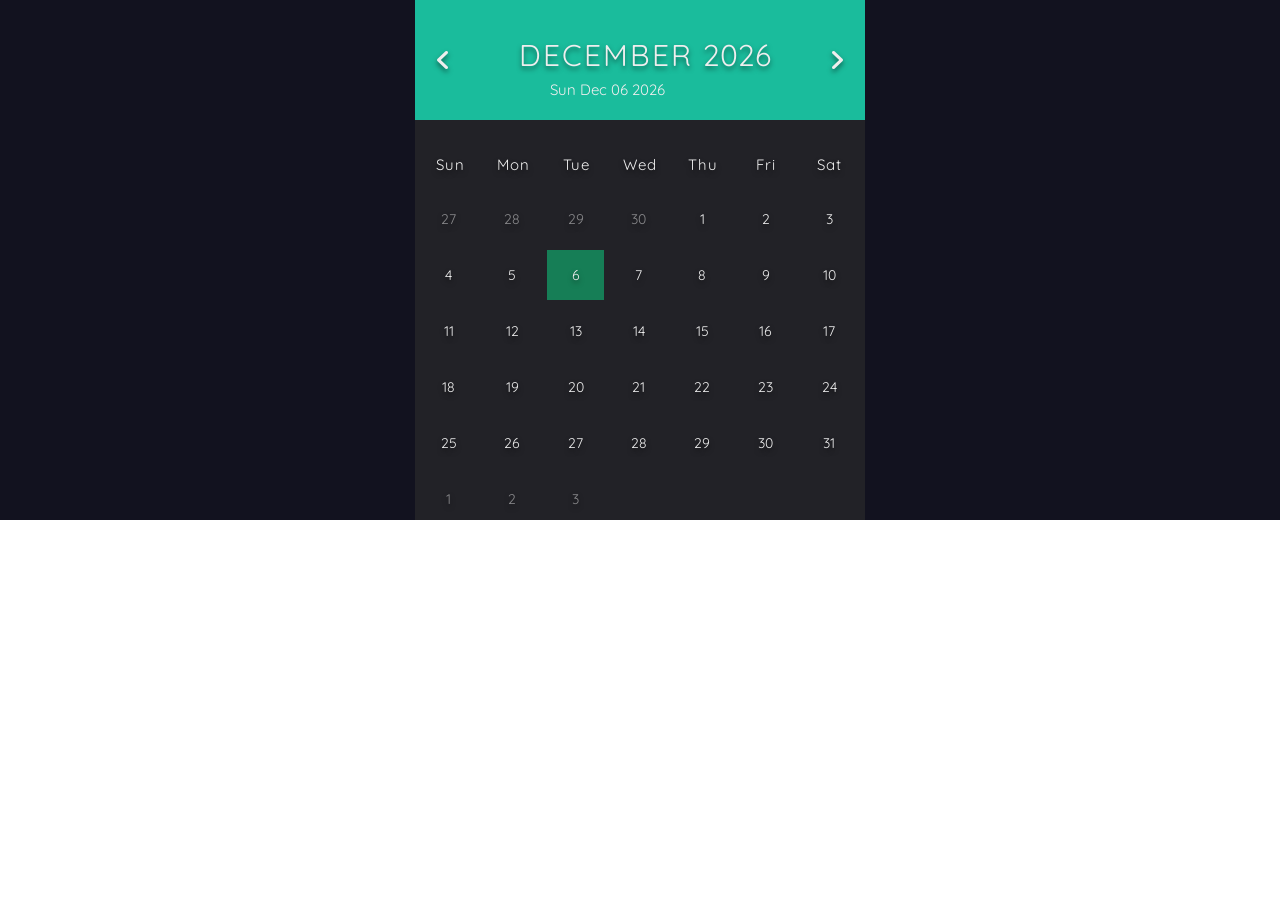
==== index.html @ 739213e4 "new-changes" ====
<!DOCTYPE html>
<html>
<head>
<meta charset="UTF-8">
<title>Calendar</title>
<link rel="stylesheet" href="style.css"/>
<link rel="stylesheet" href="https://cdnjs.cloudflare.com/ajax/libs/font-awesome/6.2.1/css/all.min.css">
<link href="https://fonts.googleapis.com/css2?family=Quicksand:wght@300;400;500&display=swap" rel="stylesheet">
</head>
<body>
	<div class="container">
		<div class="calendar">
			<div class="month">
				<i class="fas fa-angle-left prev"></i>
				<div class="date">
					<h1 id="date-h"></h1>
					<p id="para" class="manage-year"></p>
				</div>
				<i class="fas fa-angle-right next"></i>
			</div>
			<span class="local-date"></span>
			<div class="weekdays">
				<div>Sun</div>
				<div>Mon</div>
				<div>Tue</div>
				<div>Wed</div>
				<div>Thu</div>
				<div>Fri</div>
				<div>Sat</div>
			</div>
			<div class="days">
		 </div>
		</div>
    </div>
<script src="script.js"></script>
</body>
</html>
---- style.css ----
*{
	box-sizing:border-box;
	font-family:"Quicksand",sans-serif;
	margin:0;
	padding:0;
 }
 
html{
     font-size: 62.5%;
 }
 
.container{
      align-items:center;
      background-color:#12121f;
      color:#eee;
      display:flex;
      height:100%;
      justify-content:center;
      width:100%;
 }
 
 .calendar{
      background-color:#222227;
      box-shadow:0 0.5rem 3rem rgba(0,0,0,0,4);
      height:52rem;
      width:45rem;
 }
 
.month{
	  align-items:center;
     background: #1abc9c;
      display:flex;
      height:12rem;
      justify-content:space-between;
      padding:0 2rem;
      text-align:center;
      text-shadow: 0 0.3rem 0.5rem rgba(0,0,0,0.5);
      width:100%;
  }
  
.month i{
	   cursor:pointer;
	   font-size:2.5rem;
}

.weekly{
	
	align-items: center;
    font-size: 1.4rem;
    display: flex;
    height: 5rem;
    justify-content: center;
    margin: 0.3rem;
    text-shadow: 0 0.3rem 0.5rem rgb(0 0 0 / 50%);
    width: calc(40.2rem/7);
    transition: background-color 0.2s;
    background:blue;
    
    
}

.month h1{
	   font-size:3rem;
	   font-weight:400;
	   letter-spacing:0.2rem;
	   justify-content:space-between;
	   margin-bottom:1rem;
	   text-transform: uppercase;  
}

.month p{
	   font-size:3rem;
}

.weekdays{
	   align-items:center;
	   display:flex;
	   height:5rem;
	   width:100%;
	   padding:0 0.4rem;
}

.weekdays div{
	    align-items:center;
	    font-size:1.5rem;
	    font-weight: 400;
	    display:flex;
	    justify-content:center;
	    letter-spacing: 0.1rem;
	    text-shadow:0 0.3rem 0.5rem rgba(0,0,0,0.5);
	    width:calc(44.2rem/7);
}

.days{
	    display:flex;
	    width:100%;
	    flex-wrap:wrap;
	    padding:0.2rem;
}

.days div{
	    align-items:center;
	    font-size:1.4rem;
	    display:flex;
	    height:5rem;
	    justify-content:center;
	    margin:0.3rem; 
	    text-shadow:0 0.3rem .5rem rgba(0,0,0,0.5);
	    width:calc(40.2rem/7);
	    transition:background-color 0.2s;
}

.days div:hover:not(.today){
	    background-color:#262626;
	    border:.2rem solid #777;
	    cursor:pointer;
}

.prev-date,
.next-date{
	   opacity:0.5;
}

.date{
	display:flex;
}

#para{
	margin-top:0px;
	position:relative;
	left:10px;
}

.today{
	background-color:#167e56;
}

.local-date{
	font-size:1.5rem;
	left:30%;
	position:relative;
	top:-40px;
}
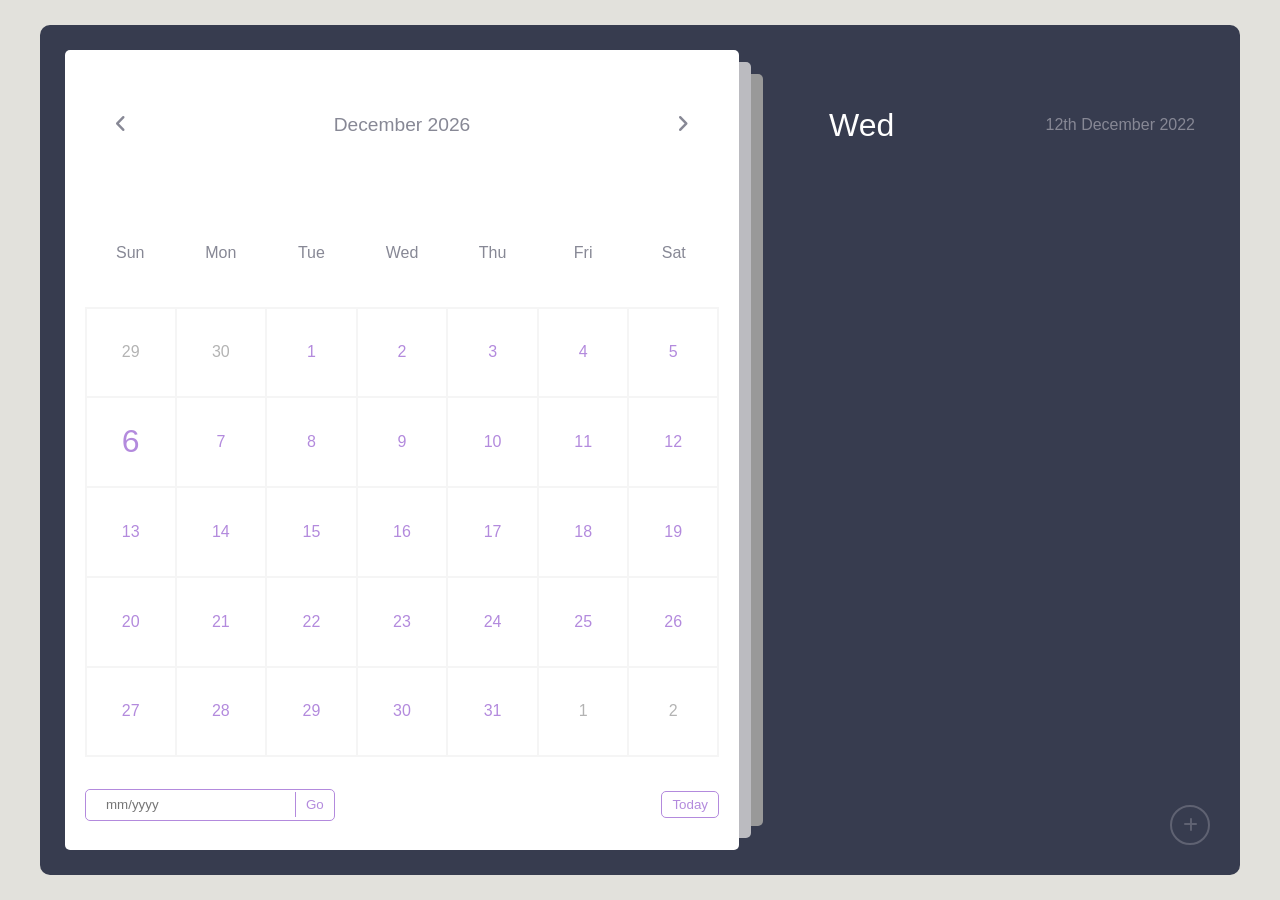
==== commit dccf7c05: "calendar-second" ====
--- a/index.html
+++ b/index.html
@@ -1,37 +1,77 @@
 <!DOCTYPE html>
-<html>
-<head>
-<meta charset="UTF-8">
-<title>Calendar</title>
-<link rel="stylesheet" href="style.css"/>
-<link rel="stylesheet" href="https://cdnjs.cloudflare.com/ajax/libs/font-awesome/6.2.1/css/all.min.css">
-<link href="https://fonts.googleapis.com/css2?family=Quicksand:wght@300;400;500&display=swap" rel="stylesheet">
-</head>
-<body>
-	<div class="container">
-		<div class="calendar">
-			<div class="month">
-				<i class="fas fa-angle-left prev"></i>
-				<div class="date">
-					<h1 id="date-h"></h1>
-					<p id="para" class="manage-year"></p>
+<html lang="en">
+	<head>
+		<meta charset="UTF-8" />
+		<meta http-equiv="X-UA-Compatible" content="IE=edge" />
+		<meta name="viewport" content="width=device-width, initial-scale=1.0" />
+		<link rel="stylesheet"
+			href="https://cdnjs.cloudflare.com/ajax/libs/font-awesome/6.2.0/css/all.min.css"
+			integrity="sha512-xh6O/CkQoPOWDdYTDqeRdPCVd1SpvCA9XXcUnZS2FmJNp1coAFzvtCN9BmamE+4aHK8yyUHUSCcJHgXloTyT2A=="
+			crossorigin="anonymous" referrerpolicy="no-referrer" />
+		<link rel="stylesheet" href="style.css" />
+		<title>Calendar with Events</title>
+	</head>
+	<body>
+		<div class="container">
+			<div class="left">
+				<div class="calendar">
+					<div class="month">
+						<i class="fas fa-angle-left prev"></i>
+						<div class="date"></div>
+						<i class="fas fa-angle-right next"></i>
+					</div>
+					<div class="weekdays">
+						<div>Sun</div>
+						<div>Mon</div>
+						<div>Tue</div>
+						<div>Wed</div>
+						<div>Thu</div>
+						<div>Fri</div>
+						<div>Sat</div>
+					</div>
+					<div class="days"></div>
+					<div class="goto-today">
+						<div class="goto">
+							<input type="text" placeholder="mm/yyyy" class="date-input" />
+							<button class="goto-btn">Go</button>
+						</div>
+						<button class="today-btn">Today</button>
+					</div>
 				</div>
-				<i class="fas fa-angle-right next"></i>
 			</div>
-			<span class="local-date"></span>
-			<div class="weekdays">
-				<div>Sun</div>
-				<div>Mon</div>
-				<div>Tue</div>
-				<div>Wed</div>
-				<div>Thu</div>
-				<div>Fri</div>
-				<div>Sat</div>
+			<div class="right">
+				<div class="today-date">
+					<div class="event-day">wed</div>
+					<div class="event-date">12th december 2022</div>
+				</div>
+				<div class="events"></div>
+				<div class="add-event-wrapper">
+					<div class="add-event-header">
+						<div class="title">Add Event</div>
+						<i class="fas fa-times close"></i>
+					</div>
+					<div class="add-event-body">
+						<div class="add-event-input">
+							<input type="text" placeholder="Event Name" class="event-name" />
+						</div>
+						<div class="add-event-input">
+							<input type="text" placeholder="Event Time From"
+								class="event-time-from" />
+						</div>
+						<div class="add-event-input">
+							<input type="text" placeholder="Event Time To"
+								class="event-time-to" />
+						</div>
+					</div>
+					<div class="add-event-footer">
+						<button class="add-event-btn">Add Event</button>
+					</div>
+				</div>
 			</div>
-			<div class="days">
-		 </div>
+			<button class="add-event">
+				<i class="fas fa-plus"></i>
+			</button>
 		</div>
-    </div>
-<script src="script.js"></script>
+	  <script src="script.js"></script>
 </body>
 </html>
--- a/style.css
+++ b/style.css
@@ -1,143 +1,534 @@
-*{
-	box-sizing:border-box;
-	font-family:"Quicksand",sans-serif;
-	margin:0;
-	padding:0;
- }
- 
-html{
-     font-size: 62.5%;
- }
- 
-.container{
-      align-items:center;
-      background-color:#12121f;
-      color:#eee;
-      display:flex;
-      height:100%;
-      justify-content:center;
-      width:100%;
- }
- 
- .calendar{
-      background-color:#222227;
-      box-shadow:0 0.5rem 3rem rgba(0,0,0,0,4);
-      height:52rem;
-      width:45rem;
- }
- 
-.month{
-	  align-items:center;
-     background: #1abc9c;
-      display:flex;
-      height:12rem;
-      justify-content:space-between;
-      padding:0 2rem;
-      text-align:center;
-      text-shadow: 0 0.3rem 0.5rem rgba(0,0,0,0.5);
-      width:100%;
-  }
-  
-.month i{
-	   cursor:pointer;
-	   font-size:2.5rem;
+:root {
+  --primary-clr: #b38add;
+}
+* {
+  margin: 0;
+  padding: 0;
+  box-sizing: border-box;
+  font-family: "Poppins", sans-serif;
+}
+/* nice scroll bar */
+::-webkit-scrollbar {
+  width: 5px;
+}
+::-webkit-scrollbar-track {
+  background: #f5f5f5;
+  border-radius: 50px;
+}
+::-webkit-scrollbar-thumb {
+  background: var(--primary-clr);
+  border-radius: 50px;
 }
 
-.weekly{
-	
-	align-items: center;
-    font-size: 1.4rem;
-    display: flex;
-    height: 5rem;
-    justify-content: center;
-    margin: 0.3rem;
-    text-shadow: 0 0.3rem 0.5rem rgb(0 0 0 / 50%);
-    width: calc(40.2rem/7);
-    transition: background-color 0.2s;
-    background:blue;
-    
-    
+body {
+  min-height: 100vh;
+  display: flex;
+  align-items: center;
+  justify-content: center;
+  background-color: #e2e1dc;
+}
+.container {
+  position: relative;
+  width: 1200px;
+  min-height: 850px;
+  margin: 0 auto;
+  padding: 5px;
+  color: #fff;
+  display: flex;
+  border-radius: 10px;
+  background-color: #373c4f;
+}
+.left {
+  width: 60%;
+  padding: 20px;
+}
+.calendar {
+  position: relative;
+  width: 100%;
+  height: 100%;
+  display: flex;
+  flex-direction: column;
+  flex-wrap: wrap;
+  justify-content: space-between;
+  color: #878895;
+  border-radius: 5px;
+  background-color: #fff;
+}
+/* set after behind the main element */
+.calendar::before,
+.calendar::after {
+  content: "";
+  position: absolute;
+  top: 50%;
+  left: 100%;
+  width: 12px;
+  height: 97%;
+  border-radius: 0 5px 5px 0;
+  background-color: #d3d4d6d7;
+  transform: translateY(-50%);
+}
+.calendar::before {
+  height: 94%;
+  left: calc(100% + 12px);
+  background-color: rgb(153, 153, 153);
+}
+.calendar .month {
+  width: 100%;
+  height: 150px;
+  display: flex;
+  align-items: center;
+  justify-content: space-between;
+  padding: 0 50px;
+  font-size: 1.2rem;
+  font-weight: 500;
+  text-transform: capitalize;
+}
+.calendar .month .prev,
+.calendar .month .next {
+  cursor: pointer;
+}
+.calendar .month .prev:hover,
+.calendar .month .next:hover {
+  color: var(--primary-clr);
+}
+.calendar .weekdays {
+  width: 100%;
+  height: 100px;
+  display: flex;
+  align-items: center;
+  justify-content: space-between;
+  padding: 0 20px;
+  font-size: 1rem;
+  font-weight: 500;
+  text-transform: capitalize;
+}
+.weekdays div {
+  width: 14.28%;
+  height: 100%;
+  display: flex;
+  align-items: center;
+  justify-content: center;
+}
+.calendar .days {
+  width: 100%;
+  display: flex;
+  flex-wrap: wrap;
+  justify-content: space-between;
+  padding: 0 20px;
+  font-size: 1rem;
+  font-weight: 500;
+  margin-bottom: 20px;
+}
+.calendar .days .day {
+  width: 14.28%;
+  height: 90px;
+  display: flex;
+  align-items: center;
+  justify-content: center;
+  cursor: pointer;
+  color: var(--primary-clr);
+  border: 1px solid #f5f5f5;
+}
+.calendar .days .day:nth-child(7n + 1) {
+  border-left: 2px solid #f5f5f5;
+}
+.calendar .days .day:nth-child(7n) {
+  border-right: 2px solid #f5f5f5;
+}
+.calendar .days .day:nth-child(-n + 7) {
+  border-top: 2px solid #f5f5f5;
+}
+.calendar .days .day:nth-child(n + 29) {
+  border-bottom: 2px solid #f5f5f5;
 }
 
-.month h1{
-	   font-size:3rem;
-	   font-weight:400;
-	   letter-spacing:0.2rem;
-	   justify-content:space-between;
-	   margin-bottom:1rem;
-	   text-transform: uppercase;  
+.calendar .days .day:not(.prev-date, .next-date):hover {
+  color: #fff;
+  background-color: var(--primary-clr);
+}
+.calendar .days .prev-date,
+.calendar .days .next-date {
+  color: #b3b3b3;
+}
+.calendar .days .active {
+  position: relative;
+  font-size: 2rem;
+  color: #fff;
+  background-color: var(--primary-clr);
+}
+.calendar .days .active::before {
+  content: "";
+  position: absolute;
+  top: 0;
+  left: 0;
+  width: 100%;
+  height: 100%;
+  box-shadow: 0 0 10px 2px var(--primary-clr);
+}
+.calendar .days .today {
+  font-size: 2rem;
+}
+.calendar .days .event {
+  position: relative;
+}
+.calendar .days .event::after {
+  content: "";
+  position: absolute;
+  bottom: 10%;
+  left: 50%;
+  width: 75%;
+  height: 6px;
+  border-radius: 30px;
+  transform: translateX(-50%);
+  background-color: var(--primary-clr);
+}
+.calendar .days .day:hover.event::after {
+  background-color: #fff;
+}
+.calendar .days .active.event::after {
+  background-color: #fff;
+  bottom: 20%;
+}
+.calendar .days .active.event {
+  padding-bottom: 10px;
+}
+.calendar .goto-today {
+  width: 100%;
+  height: 50px;
+  display: flex;
+  align-items: center;
+  justify-content: space-between;
+  gap: 5px;
+  padding: 0 20px;
+  margin-bottom: 20px;
+  color: var(--primary-clr);
+}
+.calendar .goto-today .goto {
+  display: flex;
+  align-items: center;
+  border-radius: 5px;
+  overflow: hidden;
+  border: 1px solid var(--primary-clr);
+}
+.calendar .goto-today .goto input {
+  width: 100%;
+  height: 30px;
+  outline: none;
+  border: none;
+  border-radius: 5px;
+  padding: 0 20px;
+  color: var(--primary-clr);
+  border-radius: 5px;
+}
+.calendar .goto-today button {
+  padding: 5px 10px;
+  border: 1px solid var(--primary-clr);
+  border-radius: 5px;
+  background-color: transparent;
+  cursor: pointer;
+  color: var(--primary-clr);
+}
+.calendar .goto-today button:hover {
+  color: #fff;
+  background-color: var(--primary-clr);
+}
+.calendar .goto-today .goto button {
+  border: none;
+  border-left: 1px solid var(--primary-clr);
+  border-radius: 0;
+}
+.container .right {
+  position: relative;
+  width: 40%;
+  min-height: 100%;
+  padding: 20px 0;
 }
 
-.month p{
-	   font-size:3rem;
+.right .today-date {
+  width: 100%;
+  height: 50px;
+  display: flex;
+  flex-wrap: wrap;
+  gap: 10px;
+  align-items: center;
+  justify-content: space-between;
+  padding: 0 40px;
+  padding-left: 70px;
+  margin-top: 50px;
+  margin-bottom: 20px;
+  text-transform: capitalize;
+}
+.right .today-date .event-day {
+  font-size: 2rem;
+  font-weight: 500;
+}
+.right .today-date .event-date {
+  font-size: 1rem;
+  font-weight: 400;
+  color: #878895;
+}
+.events {
+  width: 100%;
+  height: 100%;
+  max-height: 600px;
+  overflow-x: hidden;
+  overflow-y: auto;
+  display: flex;
+  flex-direction: column;
+  padding-left: 4px;
+}
+.events .event {
+  position: relative;
+  width: 95%;
+  min-height: 70px;
+  display: flex;
+  justify-content: center;
+  flex-direction: column;
+  gap: 5px;
+  padding: 0 20px;
+  padding-left: 50px;
+  color: #fff;
+  background: linear-gradient(90deg, #3f4458, transparent);
+  cursor: pointer;
+}
+/* even event */
+.events .event:nth-child(even) {
+  background: transparent;
+}
+.events .event:hover {
+  background: linear-gradient(90deg, var(--primary-clr), transparent);
+}
+.events .event .title {
+  display: flex;
+  align-items: center;
+  pointer-events: none;
+}
+.events .event .title .event-title {
+  font-size: 1rem;
+  font-weight: 400;
+  margin-left: 20px;
+}
+.events .event i {
+  color: var(--primary-clr);
+  font-size: 0.5rem;
+}
+.events .event:hover i {
+  color: #fff;
+}
+.events .event .event-time {
+  font-size: 0.8rem;
+  font-weight: 400;
+  color: #878895;
+  margin-left: 15px;
+  pointer-events: none;
+}
+.events .event:hover .event-time {
+  color: #fff;
+}
+/* add tick in event after */
+.events .event::after {
+  content: "✓";
+  position: absolute;
+  top: 50%;
+  right: 0;
+  font-size: 3rem;
+  line-height: 1;
+  display: none;
+  align-items: center;
+  justify-content: center;
+  opacity: 0.3;
+  color: var(--primary-clr);
+  transform: translateY(-50%);
+}
+.events .event:hover::after {
+  display: flex;
+}
+.add-event {
+  position: absolute;
+  bottom: 30px;
+  right: 30px;
+  width: 40px;
+  height: 40px;
+  display: flex;
+  align-items: center;
+  justify-content: center;
+  font-size: 1rem;
+  color: #878895;
+  border: 2px solid #878895;
+  opacity: 0.5;
+  border-radius: 50%;
+  background-color: transparent;
+  cursor: pointer;
+}
+.add-event:hover {
+  opacity: 1;
+}
+.add-event i {
+  pointer-events: none;
+}
+.events .no-event {
+  width: 100%;
+  height: 100%;
+  display: flex;
+  align-items: center;
+  justify-content: center;
+  font-size: 1.5rem;
+  font-weight: 500;
+  color: #878895;
+}
+.add-event-wrapper {
+  position: absolute;
+  bottom: 100px;
+  left: 50%;
+  width: 90%;
+  max-height: 0;
+  overflow: hidden;
+  border-radius: 5px;
+  background-color: #fff;
+  transform: translateX(-50%);
+  transition: max-height 0.5s ease;
+}
+.add-event-wrapper.active {
+  max-height: 300px;
+}
+.add-event-header {
+  width: 100%;
+  height: 50px;
+  display: flex;
+  align-items: center;
+  justify-content: space-between;
+  padding: 0 20px;
+  color: #373c4f;
+  border-bottom: 1px solid #f5f5f5;
+}
+.add-event-header .close {
+  font-size: 1.5rem;
+  cursor: pointer;
+}
+.add-event-header .close:hover {
+  color: var(--primary-clr);
+}
+.add-event-header .title {
+  font-size: 1.2rem;
+  font-weight: 500;
+}
+.add-event-body {
+  width: 100%;
+  height: 100%;
+  display: flex;
+  flex-direction: column;
+  gap: 5px;
+  padding: 20px;
+}
+.add-event-body .add-event-input {
+  width: 100%;
+  height: 40px;
+  display: flex;
+  align-items: center;
+  justify-content: space-between;
+  gap: 10px;
+}
+.add-event-body .add-event-input input {
+  width: 100%;
+  height: 100%;
+  outline: none;
+  border: none;
+  border-bottom: 1px solid #f5f5f5;
+  padding: 0 10px;
+  font-size: 1rem;
+  font-weight: 400;
+  color: #373c4f;
+}
+.add-event-body .add-event-input input::placeholder {
+  color: #a5a5a5;
+}
+.add-event-body .add-event-input input:focus {
+  border-bottom: 1px solid var(--primary-clr);
+}
+.add-event-body .add-event-input input:focus::placeholder {
+  color: var(--primary-clr);
+}
+.add-event-footer {
+  display: flex;
+  align-items: center;
+  justify-content: center;
+  padding: 20px;
+}
+.add-event-footer .add-event-btn {
+  height: 40px;
+  font-size: 1rem;
+  font-weight: 500;
+  outline: none;
+  border: none;
+  color: #fff;
+  background-color: var(--primary-clr);
+  border-radius: 5px;
+  cursor: pointer;
+  padding: 5px 10px;
+  border: 1px solid var(--primary-clr);
+}
+.add-event-footer .add-event-btn:hover {
+  background-color: transparent;
+  color: var(--primary-clr);
 }
 
-.weekdays{
-	   align-items:center;
-	   display:flex;
-	   height:5rem;
-	   width:100%;
-	   padding:0 0.4rem;
-}
+/* media queries */
 
-.weekdays div{
-	    align-items:center;
-	    font-size:1.5rem;
-	    font-weight: 400;
-	    display:flex;
-	    justify-content:center;
-	    letter-spacing: 0.1rem;
-	    text-shadow:0 0.3rem 0.5rem rgba(0,0,0,0.5);
-	    width:calc(44.2rem/7);
-}
-
-.days{
-	    display:flex;
-	    width:100%;
-	    flex-wrap:wrap;
-	    padding:0.2rem;
-}
-
-.days div{
-	    align-items:center;
-	    font-size:1.4rem;
-	    display:flex;
-	    height:5rem;
-	    justify-content:center;
-	    margin:0.3rem; 
-	    text-shadow:0 0.3rem .5rem rgba(0,0,0,0.5);
-	    width:calc(40.2rem/7);
-	    transition:background-color 0.2s;
-}
-
-.days div:hover:not(.today){
-	    background-color:#262626;
-	    border:.2rem solid #777;
-	    cursor:pointer;
-}
-
-.prev-date,
-.next-date{
-	   opacity:0.5;
-}
-
-.date{
-	display:flex;
-}
-
-#para{
-	margin-top:0px;
-	position:relative;
-	left:10px;
-}
-
-.today{
-	background-color:#167e56;
-}
-
-.local-date{
-	font-size:1.5rem;
-	left:30%;
-	position:relative;
-	top:-40px;
-}
+@media screen and (max-width: 1000px) {
+  body {
+    align-items: flex-start;
+    justify-content: flex-start;
+  }
+  .container {
+    min-height: 100vh;
+    flex-direction: column;
+    border-radius: 0;
+  }
+  .container .left {
+    width: 100%;
+    height: 100%;
+    padding: 20px 0;
+  }
+  .container .right {
+    width: 100%;
+    height: 100%;
+    padding: 20px 0;
+  }
+  .calendar::before,
+  .calendar::after {
+    top: 100%;
+    left: 50%;
+    width: 97%;
+    height: 12px;
+    border-radius: 0 0 5px 5px;
+    transform: translateX(-50%);
+  }
+  .calendar::before {
+    width: 94%;
+    top: calc(100% + 12px);
+  }
+  .events {
+    padding-bottom: 340px;
+  }
+  .add-event-wrapper {
+    bottom: 100px;
+  }
+}
+@media screen and (max-width: 500px) {
+  .calendar .month {
+    height: 75px;
+  }
+  .calendar .weekdays {
+    height: 50px;
+  }
+  .calendar .days .day {
+    height: 40px;
+    font-size: 0.8rem;
+  }
+  .calendar .days .day.active,
+  .calendar .days .day.today {
+    font-size: 1rem;
+  }
+  .right .today-date {
+    padding: 20px;
+  }}
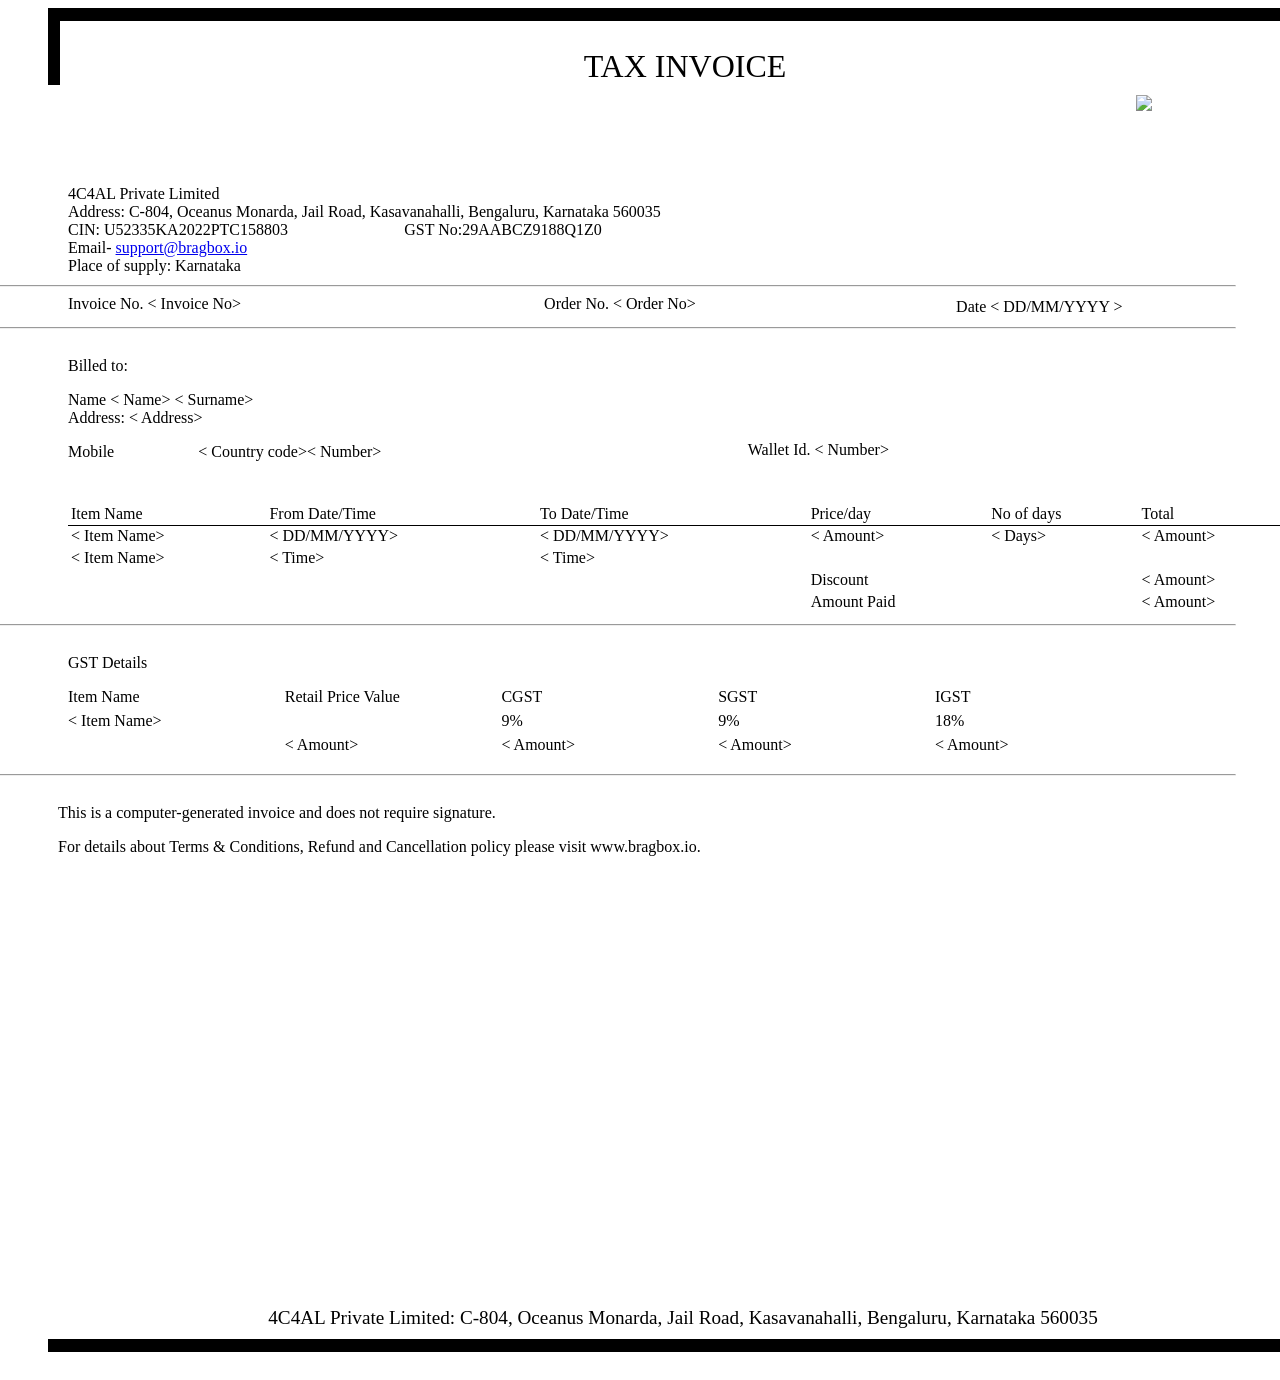
==== commit 324cf15e: "new-changes" ====
--- a/index.html
+++ b/index.html
@@ -1,77 +1,298 @@
 <!DOCTYPE html>
-<html lang="en">
+<html>
 	<head>
-		<meta charset="UTF-8" />
-		<meta http-equiv="X-UA-Compatible" content="IE=edge" />
-		<meta name="viewport" content="width=device-width, initial-scale=1.0" />
-		<link rel="stylesheet"
-			href="https://cdnjs.cloudflare.com/ajax/libs/font-awesome/6.2.0/css/all.min.css"
-			integrity="sha512-xh6O/CkQoPOWDdYTDqeRdPCVd1SpvCA9XXcUnZS2FmJNp1coAFzvtCN9BmamE+4aHK8yyUHUSCcJHgXloTyT2A=="
-			crossorigin="anonymous" referrerpolicy="no-referrer" />
-		<link rel="stylesheet" href="style.css" />
-		<title>Calendar with Events</title>
+	<meta charset="UTF-8">
+	<title>Tax Invoice</title>
+	<style>
+		.main-wrapper {
+			border-left: 12px solid black;
+			border-top: 13px solid black;
+			margin-left: 40px;
+			width: 1250px;
+		}
+		
+		.contain-head {
+			margin-left: 6%;
+			padding-left: 40px;
+		}
+		
+		.country-code {
+			margin-left: 40px;
+			padding-left: 40px;
+		}
+		
+		.main-container {
+			height: 1290px;
+			width: 100%;
+		}
+		
+		.last-wrapper {
+			border-right: 12px solid;
+			border-right-width: 12px;
+			border-bottom: 20px solid;
+			border-bottom-width: 13px;
+			bottom: 20px;
+			font-size: larger;
+			margin-left: 40px;
+			padding: 10px;
+			position: relative;
+			text-align: center;
+			width: 1250px;
+			font-size: larger;
+		}
+		
+		address {
+			font-style: inherit;
+			margin-left: 20px;
+			padding-left: 40px;
+			position: relative;
+			top: 60px;
+		}
+		
+		h2 {
+			color: black;
+			font-size: xx-large;
+			font-weight: inherit;
+			margin-bottom: 40px;
+			text-align: center;
+		}
+		
+		img {
+			bottom: 30px;
+			height: 105px;
+			float: right;
+			margin-right: 40px;
+			padding-right: 40px;
+			position: relative;
+			right: 40px;
+		}
+		
+		hr {
+			left: -30px;
+			margin-top: 40px;
+			position: relative;
+			top: 30px;
+			width: 1250px;
+		}
+		
+		.middle-section {
+			left: 40px;
+			position: relative;
+			top: 30px;
+		}
+		
+		.manage-invoice {
+			margin-left: 20px;
+		}
+		
+		.contain-order {
+			text-align: center;
+			margin-top: -18px;
+			padding-right: 40px;
+			position: relative;
+			right: 40px;
+		}
+		
+		.date-section {
+			margin-bottom: 10px;
+			position: inherit;
+			right: 15%;
+			text-align: end;
+			top: -31px;
+		}
+		
+		.manage-hr {
+			position: relative;
+			top: -30px;
+		}
+		
+		ul {
+			width: 90%;
+		}
+		
+		li {
+			display: inline-block;
+			width: 19%;
+		}
+		
+		.gst-details {
+			margin-left: -40px;
+		}
+		
+		.billed-class {
+			margin-left: 40px;
+			padding-left: 20px;
+			position: relative;
+			top: -10px;
+		}
+		
+		.manage-wallet {
+			margin-left: 40px;
+			text-align: center;
+			margin-top: -20px;
+			position: inherit;
+			left: 9%;
+			padding-left: 40px
+		}
+		
+		.table-content {
+			margin-left: 40px;
+			padding-left: 20px;
+			width: 1250px;
+		}
+		
+		.manage-border {
+			border-top: 1px solid;
+			border-top-width: thin;
+			left: 20px;
+			margin-left: 40px;
+			position: relative;
+			top: 40px;
+			width: 1250px;
+		}
+		
+		.manage-div {
+			margin-left: 40px;
+			padding-left: 10px;
+			padding-bottom: 40px;
+		}
+</style>
 	</head>
 	<body>
-		<div class="container">
-			<div class="left">
-				<div class="calendar">
-					<div class="month">
-						<i class="fas fa-angle-left prev"></i>
-						<div class="date"></div>
-						<i class="fas fa-angle-right next"></i>
+		<div class="main-container">
+			<header>
+				<div class="main-wrapper">
+					<h2>TAX INVOICE</h2>
+				</div>
+				<div>
+					<img
+						src=" https://img1.wsimg.com/isteam/ip/93567e05-69d4-460e-bf90-d609034601db/Logo%20RGB(Black)-01.png/:/rs=w:182,h:200,cg:true,m/cr=w:182,h:200/qt=q:100/ll">
+				</div>
+				<address>
+					<p>
+						4C4AL Private Limited<br> Address: C-804, Oceanus Monarda,
+						Jail Road, Kasavanahalli, Bengaluru, Karnataka 560035<br> CIN:
+						U52335KA2022PTC158803 
+					  <span class="contain-head">GST No:29AABCZ9188Q1Z0</span> <br> 
+					  Email- <a href="mailto: support@bragbox.io">support@bragbox.io</a><br>
+					  Place of supply: Karnataka
+					</p>
+				</address>
+			</header>
+			<hr>
+			<section>
+				<div class="middle-section">
+					<span class="manage-invoice"> Invoice No. < Invoice No> </span>
+					<div class="contain-order">
+						<span> Order No. < Order No> </span>
 					</div>
-					<div class="weekdays">
-						<div>Sun</div>
-						<div>Mon</div>
-						<div>Tue</div>
-						<div>Wed</div>
-						<div>Thu</div>
-						<div>Fri</div>
-						<div>Sat</div>
-					</div>
-					<div class="days"></div>
-					<div class="goto-today">
-						<div class="goto">
-							<input type="text" placeholder="mm/yyyy" class="date-input" />
-							<button class="goto-btn">Go</button>
-						</div>
-						<button class="today-btn">Today</button>
-					</div>
+					<p class="date-section">
+						Date <span>< DD/MM/YYYY ></span>
+					</p>
 				</div>
+			</section>
+			<hr class="manage-hr">
+			<div class="billed-class">
+				Billed to:
+				<p>
+					Name < Name> < Surname><br> Address: < Address>
+				</p>
+				<span>Mobile</span> 
+				<span class="country-code">< Country code>< Number></span>
+				<p class="manage-wallet">Wallet Id. < Number></p>
 			</div>
-			<div class="right">
-				<div class="today-date">
-					<div class="event-day">wed</div>
-					<div class="event-date">12th december 2022</div>
-				</div>
-				<div class="events"></div>
-				<div class="add-event-wrapper">
-					<div class="add-event-header">
-						<div class="title">Add Event</div>
-						<i class="fas fa-times close"></i>
-					</div>
-					<div class="add-event-body">
-						<div class="add-event-input">
-							<input type="text" placeholder="Event Name" class="event-name" />
-						</div>
-						<div class="add-event-input">
-							<input type="text" placeholder="Event Time From"
-								class="event-time-from" />
-						</div>
-						<div class="add-event-input">
-							<input type="text" placeholder="Event Time To"
-								class="event-time-to" />
-						</div>
-					</div>
-					<div class="add-event-footer">
-						<button class="add-event-btn">Add Event</button>
-					</div>
-				</div>
+			<div>
+				<table class="table-content">
+					<tr>
+						<td>Item Name</td>
+						<td>From Date/Time</td>
+						<td>To Date/Time</td>
+						<td>Price/day</td>
+						<td>No of days</td>
+						<td>Total</td>
+					</tr>
+					<p class="manage-border"></p>
+					<tr>
+						<td>< Item Name></td>
+						<td>< DD/MM/YYYY></td>
+						<td>< DD/MM/YYYY></td>
+						<td>< Amount></td>
+						<td>< Days></td>
+						<td>< Amount></td>
+					</tr>
+					<tr>
+						<td>< Item Name></td>
+						<td>< Time></td>
+						<td>< Time></td>
+						<td></td>
+						<td></td>
+						<td></td>
+					</tr>
+					<tr>
+						<td></td>
+						<td></td>
+						<td></td>
+						<td>Discount</td>
+						<td></td>
+						<td>< Amount></td>
+					</tr>
+					<tr>
+						<td></td>
+						<td></td>
+						<td></td>
+						<td>Amount Paid</td>
+						<td></td>
+						<td>< Amount></td>
+					</tr>
+				</table>
+				<hr class="manage-hr">
+		 </div>
+		<div class="billed-class">GST Details
+		  <div class="gst-details">
+			 <ul>
+	       <li><a> Item Name</a></li>
+	        <li><a>Retail Price Value</a></li>
+	        <li><a>CGST</a></li>
+	        <li><a> SGST</a></li>
+	        <li><a>IGST</a></li>
+        </ul>
+      </div> 
+      <div class="gst-details ">
+        <div style="margin-top: -10px;">
+          <ul>
+            <li><a> < Item Name></a></li>
+            <li><a></a></li>
+            <li><a>9%</a></li>
+            <li><a> 9%</a></li>
+            <li><a>18%</a></li>
+           </ul>
+          </div>
+      </div> 
+      <div class="gst-details">
+        <div style="margin-top: -10px;">
+          <ul>
+            <li><a> </a></li>
+            <li><a>< Amount></a></li>
+            <li><a>< Amount></a></li>
+            <li><a>< Amount></a></li>
+            <li><a>< Amount></a></li>
+           </ul>
+          </div>
+      </div> 
+		</div>
+		<hr class="manage-hr">
+		<div class="manage-div">
+			<p style="margin-top:-10px">This is a computer-generated invoice and does not require
+				signature.</p>
+			<p>For details about Terms & Conditions, Refund and Cancellation
+				policy please visit www.bragbox.io.</p>
+		</div>
+  </div>
+	  <footer>
+			<div class="last-wrapper">
+				<p style="margin-bottom: 0px;">4C4AL Private Limited: C-804, Oceanus Monarda, Jail Road,
+					Kasavanahalli, Bengaluru, Karnataka 560035</p>
 			</div>
-			<button class="add-event">
-				<i class="fas fa-plus"></i>
-			</button>
-		</div>
-	  <script src="script.js"></script>
-</body>
-</html>+	  </footer>
+  </body>
+ </html>
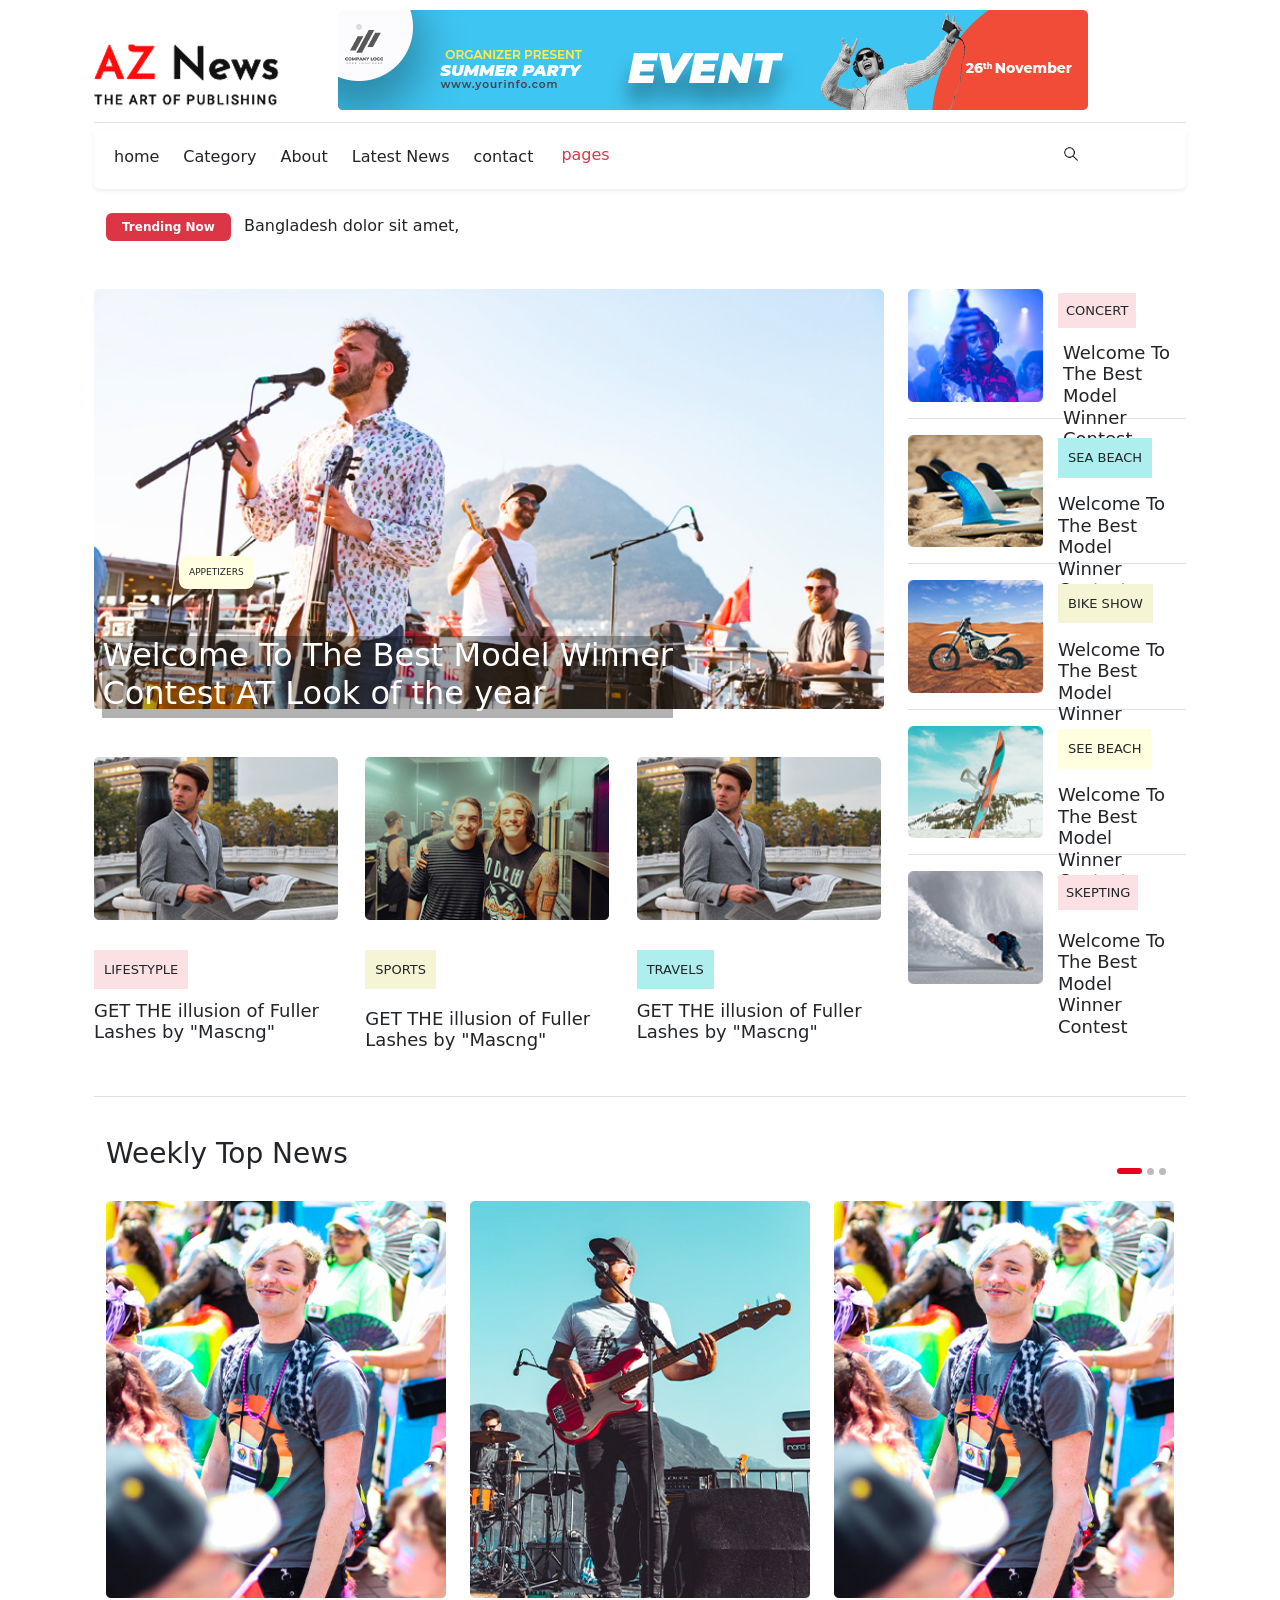
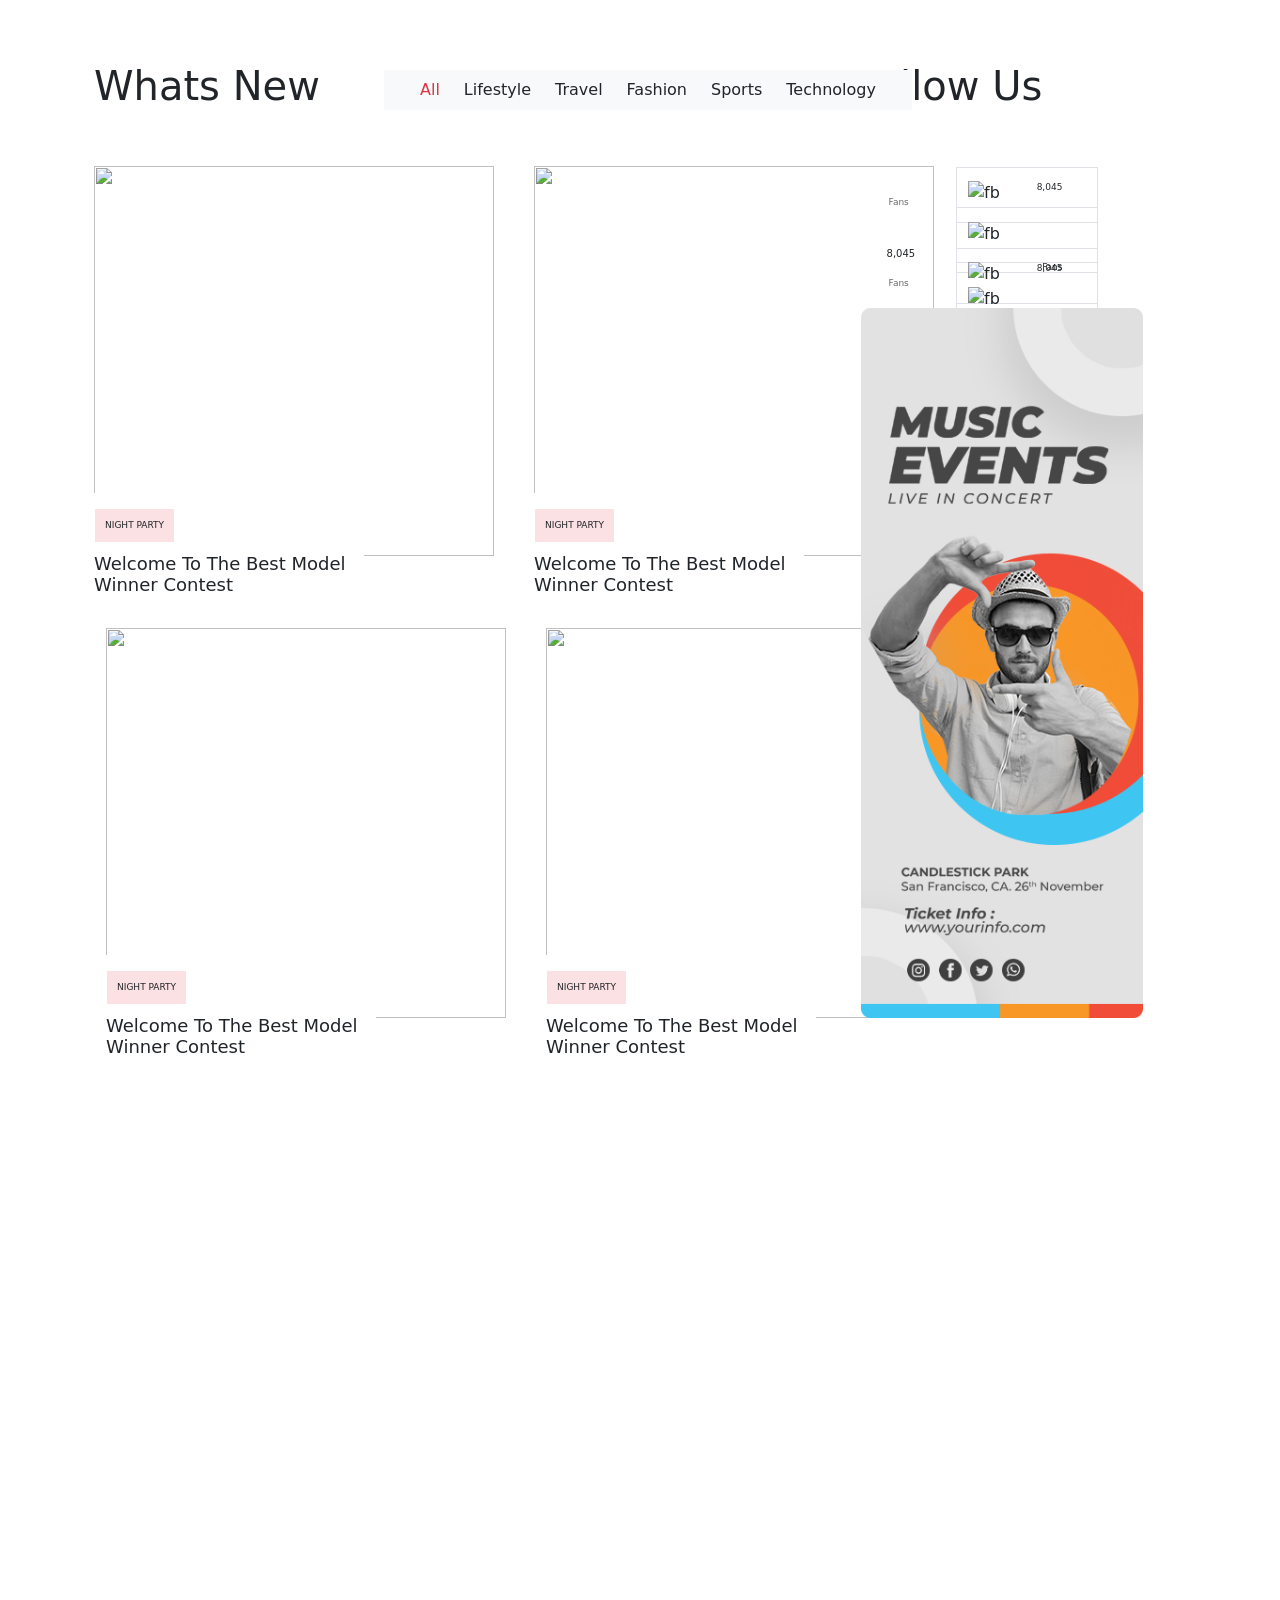
==== commit 35f71214: "bootstrap-changes" ====
--- a/index.html
+++ b/index.html
@@ -1,298 +1,335 @@
 <!DOCTYPE html>
 <html>
 	<head>
-	<meta charset="UTF-8">
-	<title>Tax Invoice</title>
-	<style>
-		.main-wrapper {
-			border-left: 12px solid black;
-			border-top: 13px solid black;
-			margin-left: 40px;
-			width: 1250px;
-		}
-		
-		.contain-head {
-			margin-left: 6%;
-			padding-left: 40px;
-		}
-		
-		.country-code {
-			margin-left: 40px;
-			padding-left: 40px;
-		}
-		
-		.main-container {
-			height: 1290px;
-			width: 100%;
-		}
-		
-		.last-wrapper {
-			border-right: 12px solid;
-			border-right-width: 12px;
-			border-bottom: 20px solid;
-			border-bottom-width: 13px;
-			bottom: 20px;
-			font-size: larger;
-			margin-left: 40px;
-			padding: 10px;
-			position: relative;
-			text-align: center;
-			width: 1250px;
-			font-size: larger;
-		}
-		
-		address {
-			font-style: inherit;
-			margin-left: 20px;
-			padding-left: 40px;
-			position: relative;
-			top: 60px;
-		}
-		
-		h2 {
-			color: black;
-			font-size: xx-large;
-			font-weight: inherit;
-			margin-bottom: 40px;
-			text-align: center;
-		}
-		
-		img {
-			bottom: 30px;
-			height: 105px;
-			float: right;
-			margin-right: 40px;
-			padding-right: 40px;
-			position: relative;
-			right: 40px;
-		}
-		
-		hr {
-			left: -30px;
-			margin-top: 40px;
-			position: relative;
-			top: 30px;
-			width: 1250px;
-		}
-		
-		.middle-section {
-			left: 40px;
-			position: relative;
-			top: 30px;
-		}
-		
-		.manage-invoice {
-			margin-left: 20px;
-		}
-		
-		.contain-order {
-			text-align: center;
-			margin-top: -18px;
-			padding-right: 40px;
-			position: relative;
-			right: 40px;
-		}
-		
-		.date-section {
-			margin-bottom: 10px;
-			position: inherit;
-			right: 15%;
-			text-align: end;
-			top: -31px;
-		}
-		
-		.manage-hr {
-			position: relative;
-			top: -30px;
-		}
-		
-		ul {
-			width: 90%;
-		}
-		
-		li {
-			display: inline-block;
-			width: 19%;
-		}
-		
-		.gst-details {
-			margin-left: -40px;
-		}
-		
-		.billed-class {
-			margin-left: 40px;
-			padding-left: 20px;
-			position: relative;
-			top: -10px;
-		}
-		
-		.manage-wallet {
-			margin-left: 40px;
-			text-align: center;
-			margin-top: -20px;
-			position: inherit;
-			left: 9%;
-			padding-left: 40px
-		}
-		
-		.table-content {
-			margin-left: 40px;
-			padding-left: 20px;
-			width: 1250px;
-		}
-		
-		.manage-border {
-			border-top: 1px solid;
-			border-top-width: thin;
-			left: 20px;
-			margin-left: 40px;
-			position: relative;
-			top: 40px;
-			width: 1250px;
-		}
-		
-		.manage-div {
-			margin-left: 40px;
-			padding-left: 10px;
-			padding-bottom: 40px;
-		}
-</style>
+		<meta charset="UTF-8">
+		<title>Insert title here</title>
+		<meta name="viewport" content="width=device-width, initial-scale=1">
+		<link
+			href="https://cdn.jsdelivr.net/npm/bootstrap@5.2.1/dist/css/bootstrap.min.css"
+			rel="stylesheet">
+		<script type="text/javascript"
+			src="https://code.jquery.com/jquery-3.3.1.slim.min.js"></script>
+		<script
+			src="https://cdn.jsdelivr.net/npm/bootstrap@5.2.2/dist/js/bootstrap.bundle.min.js"></script>
+		<script type="text/javascript"
+			src="https://stackpath.bootstrapcdn.com/bootstrap/4.1.0/js/bootstrap.min.js"></script>
+		<link rel="stylesheet" href="style.css">
 	</head>
 	<body>
-		<div class="main-container">
-			<header>
-				<div class="main-wrapper">
-					<h2>TAX INVOICE</h2>
-				</div>
-				<div>
-					<img
-						src=" https://img1.wsimg.com/isteam/ip/93567e05-69d4-460e-bf90-d609034601db/Logo%20RGB(Black)-01.png/:/rs=w:182,h:200,cg:true,m/cr=w:182,h:200/qt=q:100/ll">
-				</div>
-				<address>
-					<p>
-						4C4AL Private Limited<br> Address: C-804, Oceanus Monarda,
-						Jail Road, Kasavanahalli, Bengaluru, Karnataka 560035<br> CIN:
-						U52335KA2022PTC158803 
-					  <span class="contain-head">GST No:29AABCZ9188Q1Z0</span> <br> 
-					  Email- <a href="mailto: support@bragbox.io">support@bragbox.io</a><br>
-					  Place of supply: Karnataka
-					</p>
-				</address>
-			</header>
-			<hr>
-			<section>
-				<div class="middle-section">
-					<span class="manage-invoice"> Invoice No. < Invoice No> </span>
-					<div class="contain-order">
-						<span> Order No. < Order No> </span>
-					</div>
-					<p class="date-section">
-						Date <span>< DD/MM/YYYY ></span>
-					</p>
-				</div>
-			</section>
-			<hr class="manage-hr">
-			<div class="billed-class">
-				Billed to:
-				<p>
-					Name < Name> < Surname><br> Address: < Address>
-				</p>
-				<span>Mobile</span> 
-				<span class="country-code">< Country code>< Number></span>
-				<p class="manage-wallet">Wallet Id. < Number></p>
-			</div>
-			<div>
-				<table class="table-content">
-					<tr>
-						<td>Item Name</td>
-						<td>From Date/Time</td>
-						<td>To Date/Time</td>
-						<td>Price/day</td>
-						<td>No of days</td>
-						<td>Total</td>
-					</tr>
-					<p class="manage-border"></p>
-					<tr>
-						<td>< Item Name></td>
-						<td>< DD/MM/YYYY></td>
-						<td>< DD/MM/YYYY></td>
-						<td>< Amount></td>
-						<td>< Days></td>
-						<td>< Amount></td>
-					</tr>
-					<tr>
-						<td>< Item Name></td>
-						<td>< Time></td>
-						<td>< Time></td>
-						<td></td>
-						<td></td>
-						<td></td>
-					</tr>
-					<tr>
-						<td></td>
-						<td></td>
-						<td></td>
-						<td>Discount</td>
-						<td></td>
-						<td>< Amount></td>
-					</tr>
-					<tr>
-						<td></td>
-						<td></td>
-						<td></td>
-						<td>Amount Paid</td>
-						<td></td>
-						<td>< Amount></td>
-					</tr>
-				</table>
-				<hr class="manage-hr">
-		 </div>
-		<div class="billed-class">GST Details
-		  <div class="gst-details">
-			 <ul>
-	       <li><a> Item Name</a></li>
-	        <li><a>Retail Price Value</a></li>
-	        <li><a>CGST</a></li>
-	        <li><a> SGST</a></li>
-	        <li><a>IGST</a></li>
-        </ul>
-      </div> 
-      <div class="gst-details ">
-        <div style="margin-top: -10px;">
-          <ul>
-            <li><a> < Item Name></a></li>
-            <li><a></a></li>
-            <li><a>9%</a></li>
-            <li><a> 9%</a></li>
-            <li><a>18%</a></li>
-           </ul>
-          </div>
-      </div> 
-      <div class="gst-details">
-        <div style="margin-top: -10px;">
-          <ul>
-            <li><a> </a></li>
-            <li><a>< Amount></a></li>
-            <li><a>< Amount></a></li>
-            <li><a>< Amount></a></li>
-            <li><a>< Amount></a></li>
-           </ul>
-          </div>
-      </div> 
+		<div class="container p-4">
+			<div class="logo-manage">
+				<span><img src="hero/logo.png" alt="logo"></span> <span
+					class="head-class"><img src="hero/header_card.jpg" alt="logo"></span>
+				<div class="border-top 2px #8c8b8b mt-3 pb-4"></div>
+			</div>
+			<div class="shadow-sm p-2  bg-body rounded">
+				<nav class="navbar navbar-expand ">
+					<div class="container">
+						<ul class="navbar-nav">
+							<li class="nav-item"><a>home</a></li>
+							<li class="nav-item ms-4"><a>Category</a></li>
+							<li class="nav-item ms-4"><a>About</a></li>
+							<li class="nav-item ms-4"><a>Latest News</a></li>
+							<li class="nav-item ms-4"><a>contact</a></li>
+							<li class="nav-item dropdown">
+								<div class="dropdown">
+									<button type="button" class="btn  text-danger  ms-3"
+										data-bs-toggle="dropdown" id="wrapper-menu">pages</button>
+									<div class="dropdown-menu">
+										<a class="dropdown-item" href="#">Element</a> <a
+											class="dropdown-item" href="#">Blog</a> <a
+											class="dropdown-item" href="#"> Blog Details</a> <a
+											class="dropdown-item" href="#"> Categori Details</a>
+									</div>
+								</div>
+							</li>
+						</ul>
+					</div>
+				</nav>
+				<div class="search-icon">
+					<img src="hero/search.png" alt="search" width="20px;">
+				</div>
+			</div>
+			<div class="container mt-4">
+				<span class="badge bg-danger p-2 ps-3 pe-3">Trending Now</span> <span
+					class="ms-2">Bangladesh dolor sit amet,</span>
+			</div>
+			<div class="row mt-5">
+				<div class="col">
+					<span><img src="trending/trending_top.jpg" alt="Facebook"
+						height="420px" width="790px"></span>
+					<div class="appetizers">
+						<span class="appetizers-class">APPETIZERS </span>
+					</div>
+					<div>
+						<h1 class="bottom">
+							Welcome To The Best Model Winner<br> Contest AT Look of the
+							year
+						</h1>
+					</div>
+					<div class="row mt-5">
+						<div class="col">
+							<span><img src="trending/trending_bottom1.jpg"
+								alt="trending" width="244px"></span>
+							<div class="lifestyle-img">
+								<span class="lifestyle">LIFESTYPLE</span>
+								<h2 class="Model">
+									GET THE illusion of Fuller<br> Lashes by "Mascng"
+								</h2>
+							</div>
+						</div>
+						<div class="col">
+							<span><img src="trending/trending_bottom2.jpg"
+								alt="trending" width="244px"></span>
+							<div class="lifestyle-img">
+								<span class="lifestyle" style="background-color: #F5F5D6">SPORTS</span>
+								<h2 class="Model pt-2">
+									GET THE illusion of Fuller<br> Lashes by "Mascng"
+								</h2>
+							</div>
+						</div>
+						<div class="col">
+							<span><img src="trending/trending_bottom1.jpg"
+								alt="trending" width="244px"></span>
+							<div class="lifestyle-img">
+								<span class="lifestyle" style="background-color: #AFEEEE">TRAVELS</span>
+								<h2 class="Model">
+									GET THE illusion of Fuller<br> Lashes by "Mascng"
+								</h2>
+							</div>
+						</div>
+					</div>
+				</div>
+				<div class="col mb-4">
+					<img src="trending/right1.jpg" alt="right" width="135px">
+					<div class="right-concert">
+						<span class="right-img">CONCERT</span>
+						<h2 class="context">
+							Welcome To The Best Model<br> Winner Contest
+						</h2>
+						<div class="border-top 2px #8c8b8b mt-3"></div>
+						<div class="row mt-3">
+							<div class="col1">
+								<span class="manage-img"><img src="trending/right2.jpg"
+									alt="right" width="135px"></span>
+								<div class="right-concert">
+									<span class="right-img1">SEA BEACH</span>
+									<h2 class="context1">
+										Welcome To The Best Model<br> Winner Contest
+									</h2>
+									<div class="border-top 2px #8c8b8b mt-3"></div>
+								</div>
+							</div>
+						</div>
+						<div class="row mt-3">
+							<div class="col1">
+								<span><img src="trending/right3.jpg" alt="right"
+									width="135px"></span>
+								<div class="right-concert">
+									<span class="right-img2">BIKE SHOW</span>
+									<h2 class="context1">
+										Welcome To The Best Model<br> Winner Contest
+									</h2>
+									<div class="border-top 2px #8c8b8b mt-3"></div>
+								</div>
+							</div>
+						</div>
+						<div class="row mt-3">
+							<div class="col1">
+								<span><img src="trending/right4.jpg" alt="right"
+									width="135px"></span>
+								<div class="right-concert">
+									<span class="right-img2" style="background-color: #FFFFE0">SEE
+										BEACH</span>
+									<h2 class="context1">
+										Welcome To The Best Model<br> Winner Contest
+									</h2>
+									<div class="border-top 2px #8c8b8b mt-3"></div>
+								</div>
+							</div>
+						</div>
+						<div class="row mt-3">
+							<div class="col1">
+								<span><img src="trending/right5.jpg" alt="right"
+									width="135px"></span>
+								<div class="right-concert">
+									<div class="container mt-3">
+										<span class="right-img">SKEPTING</span>
+									</div>
+									<h2 class="context1">
+										Welcome To The Best Model<br> Winner Contest
+									</h2>
+	              </div>
+							</div>
+						</div>
+					</div>
+				</div>
+				<div class="container mt-4">
+					<div class="border-top 2px #8c8b8b mt-5 pb-4"></div>
+				</div>
+			</div>
+			<!--Weekly-top-news-->
+			<div class="container mt-3 mb-5">
+				<h3>Weekly Top News</h3>
+				<div class="row">
+					<div class="col-6 mb-3 ">
+						<a class="dot-class" href="#carouselExampleIndicators2"
+							data-slide="prev" data-bs-toggle="popover"></a> <a
+							class="dot-class " href="#carouselExampleIndicators2"
+							data-slide="next" data-bs-toggle="popover"></a> <a
+							class="dot-class1 " href="#carouselExampleIndicators2"
+							data-slide="next"> </a>
+					</div>
+					<div class="col-12">
+						<div id="carouselExampleIndicators2" class="carousel slide"
+							data-ride="carousel">
+							<div class="carousel-inner">
+								<div class="carousel-item active">
+									<div class="row">
+										<div class="col-md-4 mb-3">
+											<div class="img_description">
+												<span class="contain"><img class="img-fluid"
+													alt="100%x280" src="news_img/weeklyNews1.jpg" width="400px"></span>
+												<div class="strike">
+													<div id="strike-model">
+														<span class="strike-img">STRIKE</span>
+													</div>
+													<h1 class="best-model">
+														Welcome To The Best Model<br> Winner Contest
+													</h1>
+												</div>
+											</div>
+										</div>
+										<div class="col-md-4 mb-3">
+											<img class="img-fluid" alt="100%x280"
+												src="news_img/weeklyNews3.jpg" width="400px">
+										</div>
+										<div class="col-md-4 mb-3">
+											<img class="img-fluid" alt="100%x280"
+												src="news_img/weeklyNews1.jpg" width="400px">
+										</div>
+									</div>
+								</div>
+								<div class="carousel-item">
+									<div class="row">
+										<div class="col-md-4 mb-3">
+											<img class="img-fluid" alt="100%x280"
+												src="news_img/weeklyNews1.jpg" width="400px">
+										</div>
+										<div class="col-md-4 mb-3">
+											<img class="img-fluid" alt="100%x280"
+												src="news_img/weeklyNews3.jpg" width="400px">
+										</div>
+										<div class="col-md-4 mb-3">
+											<img class="img-fluid" alt="100%x280"
+												src="news_img/weeklyNews1.jpg" width="400px">
+										</div>
+	                </div>
+								</div>
+	           </div>
+						</div>
+					</div>
+				</div>
+			</div>
+			<!--Whats new-->
+			<div class="row">
+				<div class="col">
+					<h1>Whats New</h1>
+				</div>
+				<div class="col">
+					<nav
+						class="navbar navbar-expand-sm bg-light justify-content-center mt-2"
+						id="manage-nav">
+						<div class="container">
+							<ul class="navbar-nav">
+								<li class="nav-item ms-4 text-danger"><a>All</a></li>
+								<li class="nav-item ms-4"><a>Lifestyle</a></li>
+								<li class="nav-item ms-4"><a>Travel</a></li>
+								<li class="nav-item ms-4"><a>Fashion</a></li>
+								<li class="nav-item ms-4"><a>Sports</a></li>
+								<li class="nav-item ms-4 me-4"><a>Technology</a></li>
+							</ul>
+						</div>
+					</nav>
+				</div>
+				<div class="col ms-5 mb-5">
+					<h1>Follow Us</h1>
+				</div>
+			</div>
+			<div style="display: flex">
+				<div class="whatsnews">
+					<span><img src="what's new/whatNews1.jpg" alt=""
+						width="400px" height="390px"></span>
+					<div class="night-model">
+						<span class="party-img">NIGHT PARTY</span>
+						<h1 class="party-model">
+							Welcome To The Best Model<br> Winner Contest
+						</h1>
+					</div>
+				</div>
+				<div class="whatsnews">
+					<span><img src="what's new/whatNews2.jpg" alt=""
+						width="400px" height="390px"></span>
+					<div class="night-model">
+						<span class="party-img">NIGHT PARTY</span>
+						<h1 class="party-model">
+							Welcome To The Best Model<br> Winner Contest
+						</h1>
+					</div>
+				</div>
+				<div class="container">
+					<div class="row">
+						<div class="col mb-3">
+							<span class="border" id="manage-fb"></span> <span class="icon-fb"><img
+								src="what's new/icon-fb.png" alt="fb"></span> <span
+								class="rating1">8,045 </span> <span class="fan-class">Fans</span>
+						</div>
+						<div class="col me-5">
+							<span class="border" id="manage-fb"></span> <span class="icon-fb"><img
+								src="what's new/icon-tw.png" alt="fb"></span> <span class="rating">8,045
+							</span> <span class="fan-class1">Fans</span>
+						</div>
+					</div>
+					<div class="row mt-3">
+						<div class="col">
+							<span class="border" id="manage-fb"></span> <span class="icon-fb"><img
+								src="what's new/icon-fb.png" alt="fb"></span> <span
+								class="rating1">8,045 </span> <span class="fan-class">Fans</span>
+						</div>
+						<div class="col me-5 mb-3">
+							<span class="border" id="manage-fb"></span> <span class="icon-fb"><img
+								src="what's new/icon-tw.png" alt="fb"></span> <span class="rating">8,045
+							</span> <span class="fan-class1">Fans</span>
+						</div>
+					</div>
+				</div>
+			</div>
+			<div class="container mt-5 pt-4" id="contain-class">
+				<div class="whatsnews">
+					<span><img src="what's new/whatNews3.jpg" alt=""
+						width="400px" height="390px"></span>
+					<div class="night-model">
+						<span class="party-img">NIGHT PARTY</span>
+						<h1 class="party-model">
+							Welcome To The Best Model<br> Winner Contest
+						</h1>
+					</div>
+				</div>
+				<div class="whatsnews">
+					<span><img src="what's new/whatNews4.jpg" alt=""
+						width="400px" height="390px"></span>
+					<div class="night-model">
+						<span class="party-img">NIGHT PARTY</span>
+						<h1 class="party-model">
+							Welcome To The Best Model<br> Winner Contest
+						</h1>
+					</div>
+				</div>
+			</div>
+			<div class="container ms-5 ps-5">
+				<span class="news-card"><img src="news_img/news_card.jpg"
+					alt="" height="710px"></span>
+			</div>
 		</div>
-		<hr class="manage-hr">
-		<div class="manage-div">
-			<p style="margin-top:-10px">This is a computer-generated invoice and does not require
-				signature.</p>
-			<p>For details about Terms & Conditions, Refund and Cancellation
-				policy please visit www.bragbox.io.</p>
-		</div>
-  </div>
-	  <footer>
-			<div class="last-wrapper">
-				<p style="margin-bottom: 0px;">4C4AL Private Limited: C-804, Oceanus Monarda, Jail Road,
-					Kasavanahalli, Bengaluru, Karnataka 560035</p>
-			</div>
-	  </footer>
-  </body>
- </html>+</body>
+</html>
--- a/style.css
+++ b/style.css
@@ -0,0 +1,291 @@
+.shadow-sm {
+	margin-top: -18px;
+}
+
+#wrapper-menu {
+	margin-top: -8px
+}
+
+.logo-manage {
+	position: ralative;
+	margin-top: 20px;
+}
+
+.head-class {
+	position: absolute;
+	right: 15%;
+	top: 10px;
+}
+
+.appetizers-class {
+	background-color: #FFFFE0;
+	bottom: 120px;
+	border-radius: 8px;
+	font-size: xx-small;
+	left: 45px;
+	margin-left: 40px;
+	padding: 10px;
+	position: absolute;
+}
+
+.appetizers {
+	position: relative;
+}
+
+.bottom {
+	background-color: rgba(0, 0, 0, 0.3);
+	color: white;
+	font-size: xx-large;
+	height: 82px;
+	left: 8%;
+	margin-top: -5.7%;
+	position: absolute;
+}
+
+.right-concert {
+	position: relative
+}
+
+.right-img {
+	background-color: #FBE1E3;
+	font-size: small;
+	left: 110px;
+	margin-left: 40px;
+	padding: 8px;
+	position: absolute;
+	top: -125px;
+}
+
+.context {
+	left: 155px;
+	font-size: large;
+	top: -13%;
+	position: absolute;
+}
+
+.right-img1 {
+	background-color: #AFEEEE;
+	font-size: small;
+	left: 110px;
+	margin-left: 40px;
+	padding: 10px;
+	position: absolute;
+	top: -125px;
+}
+
+.context1 {
+	font-size: large;
+	position: absolute;
+	margin-left: 40px;
+	padding-left: 40px;
+	left: 70px;
+	top: -70px;
+}
+
+.right-img2 {
+	background-color: #F5F5D6;
+	font-size: small;
+	left: 110px;
+	margin-left: 40px;
+	padding: 10px;
+	position: absolute;
+	top: -125px;
+}
+
+.lifestyle-img {
+	position: relative;
+}
+
+.lifestyle {
+	background-color: #FBE1E3;
+	font-size: small;
+	padding: 10px;
+	position: absolute;
+	top: 30px;
+}
+
+.Model {
+	font-size: large;
+	margin-top: 40px;
+	position: absolute;
+	top: 40px;
+}
+
+.border-top {
+	margin-top: 60px;
+}
+
+.strike {
+	position: relative;
+	opacity: 0;
+}
+
+.img_description {
+	position: relative
+}
+
+.img_description:hover .strike {
+	opacity: 1;
+}
+
+.contain {
+	display: block;
+}
+
+#strike-model {
+	background-color: white;
+	left: 30px;
+	padding-left: 16px;
+	padding-bottom: 70px;
+	padding-top: 50px;
+	padding-right: 70%;
+	position: absolute;
+	top: -150px;
+}
+
+.strike-img {
+	background-color: #FBE1E3;
+	border-radius: 4px;
+	font-size: x-small;
+	margin: 1px;
+	padding: 8px;
+	position: absolute;
+	top: 15px;
+}
+
+.best-model {
+	font-size: small;
+	left: 50px;
+	position: absolute;
+	bottom: 50px;
+}
+
+#manage-nav {
+	left: 30%;
+	position: absolute;
+	width: fit-content;
+}
+
+.whatsnews {
+	margin-right: 40px;
+	position: relative;
+}
+
+.night-model {
+	background-color: white;
+	bottom: -48px;
+	padding-left: 20px;
+	padding-right: px;
+	padding-top: 60px;
+	position: absolute;
+	width: 270px;
+}
+
+.party-img {
+	background-color: #FBE1E3;
+	font-size: xx-small;
+	left: 0px;
+	margin: 1px;
+	padding: 10px;
+	position: absolute;
+	top: 15px;
+}
+
+.party-model {
+	font-size: large;
+	margin-left: -20px;
+}
+
+#manage-fb {
+	margin-left: -30px;
+	padding-left: 140px;
+	padding-bottom: 35px;
+}
+
+.icon-fb {
+	left: -130px;
+	position: relative;
+	top: 15px;
+}
+
+.rating {
+	font-size: x-small;
+	margin-top: 15px;
+	position: absolute;
+	right: 28.5%;
+}
+
+.fan-class {
+	color: #696969;
+	font-size: xx-small;
+	margin-top: 30px;
+	position: absolute;
+	right: 29%;
+}
+
+.rating1 {
+	font-size: xx-small;
+	margin-top: 15px;
+	position: absolute;
+	right: 17%;
+}
+
+.fan-class1 {
+	font-size: xx-small;
+	margin-top: 30px;
+	position: absolute;
+	right: 17%;
+}
+
+#contain-class {
+	display: flex;
+}
+
+.news-card {
+	bottom: 710px;
+	left: 65%;
+	position: relative;
+}
+
+.dot-class {
+	background-color: #bbb;
+	border-radius: 70%;
+	float: right;
+	height: 7px;
+	left: 103%;
+	margin-left: 5px;
+	position: relative;
+	top: -10px;
+	width: 7px;
+}
+
+.dot-class1 {
+	background-color: #E8001F;
+	border-radius: 8px;
+	float: right;
+	left: 103%;
+	margin-left: 8px;
+	padding: 3px;
+	position: relative;
+	top: -10px;
+	width: 25px;
+}
+
+.dot-class1:hover {
+	background-color: red;
+}
+
+.btn {
+	border: 0;
+}
+
+.search-icon {
+	float: right;
+	right: 9%;
+	position: relative;
+	top: -40px;
+}
+
+.nav-item:hover {
+	color: red;
+}
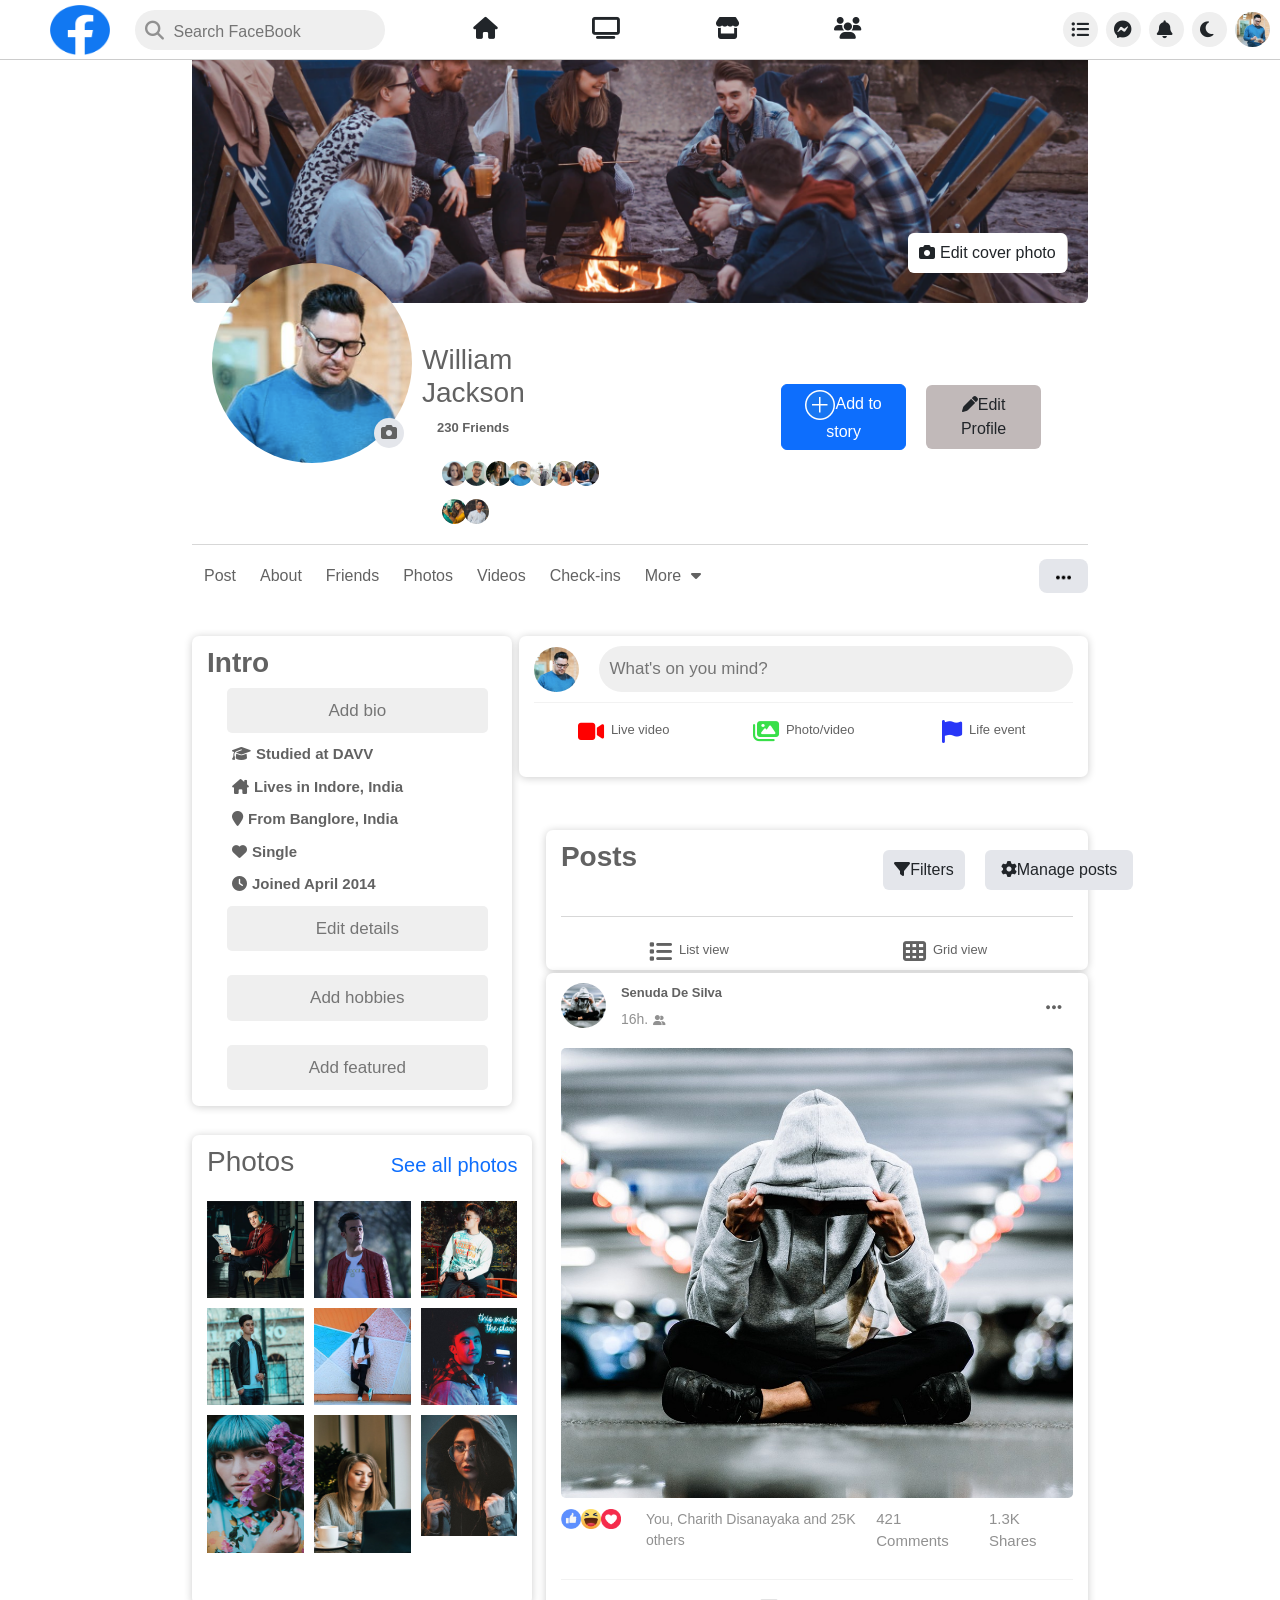
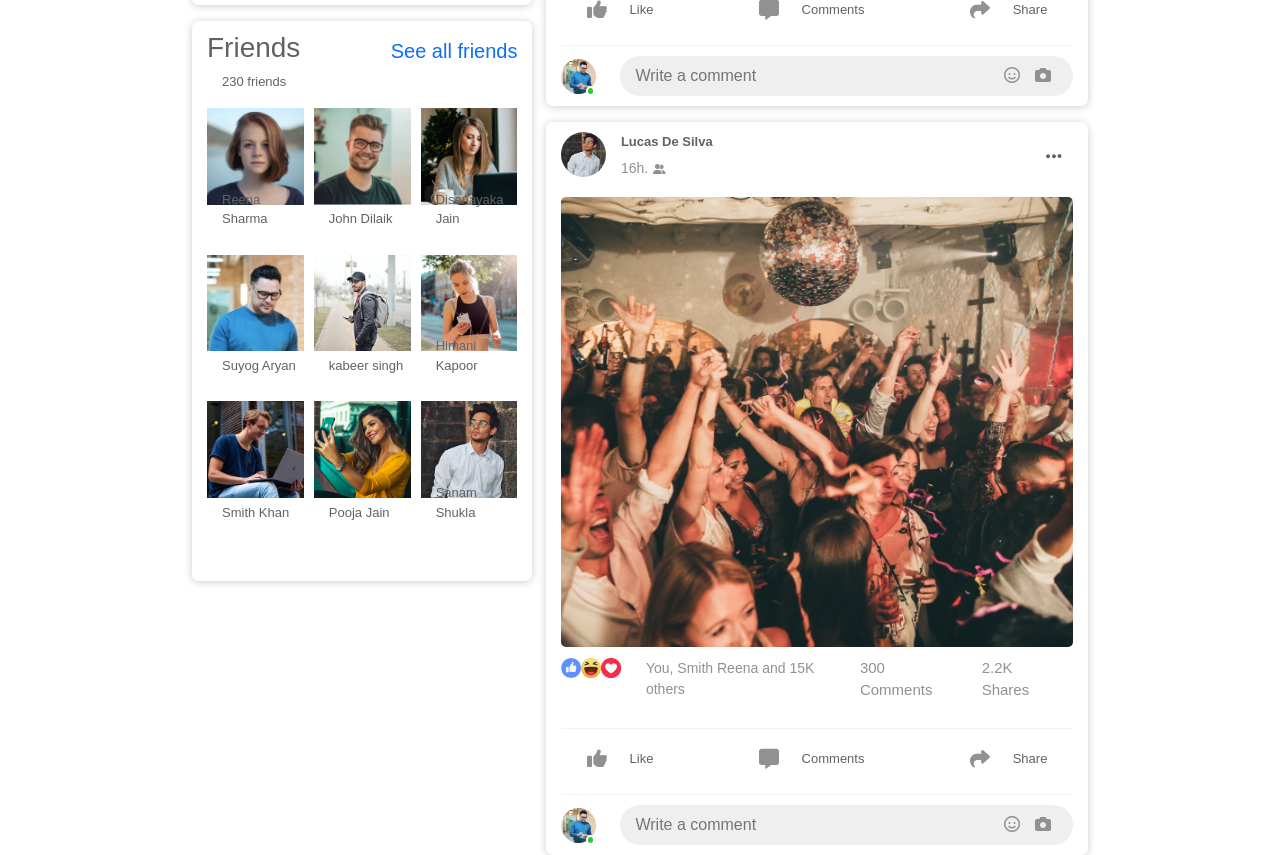
==== commit b152255e: "save-changes" ====
--- a/index.html
+++ b/index.html
@@ -1,335 +1,317 @@
 <!DOCTYPE html>
-<html>
-	<head>
-		<meta charset="UTF-8">
-		<title>Insert title here</title>
-		<meta name="viewport" content="width=device-width, initial-scale=1">
-		<link
-			href="https://cdn.jsdelivr.net/npm/bootstrap@5.2.1/dist/css/bootstrap.min.css"
-			rel="stylesheet">
-		<script type="text/javascript"
-			src="https://code.jquery.com/jquery-3.3.1.slim.min.js"></script>
-		<script
-			src="https://cdn.jsdelivr.net/npm/bootstrap@5.2.2/dist/js/bootstrap.bundle.min.js"></script>
-		<script type="text/javascript"
-			src="https://stackpath.bootstrapcdn.com/bootstrap/4.1.0/js/bootstrap.min.js"></script>
-		<link rel="stylesheet" href="style.css">
-	</head>
-	<body>
-		<div class="container p-4">
-			<div class="logo-manage">
-				<span><img src="hero/logo.png" alt="logo"></span> <span
-					class="head-class"><img src="hero/header_card.jpg" alt="logo"></span>
-				<div class="border-top 2px #8c8b8b mt-3 pb-4"></div>
-			</div>
-			<div class="shadow-sm p-2  bg-body rounded">
-				<nav class="navbar navbar-expand ">
-					<div class="container">
-						<ul class="navbar-nav">
-							<li class="nav-item"><a>home</a></li>
-							<li class="nav-item ms-4"><a>Category</a></li>
-							<li class="nav-item ms-4"><a>About</a></li>
-							<li class="nav-item ms-4"><a>Latest News</a></li>
-							<li class="nav-item ms-4"><a>contact</a></li>
-							<li class="nav-item dropdown">
-								<div class="dropdown">
-									<button type="button" class="btn  text-danger  ms-3"
-										data-bs-toggle="dropdown" id="wrapper-menu">pages</button>
-									<div class="dropdown-menu">
-										<a class="dropdown-item" href="#">Element</a> <a
-											class="dropdown-item" href="#">Blog</a> <a
-											class="dropdown-item" href="#"> Blog Details</a> <a
-											class="dropdown-item" href="#"> Categori Details</a>
-									</div>
-								</div>
-							</li>
-						</ul>
-					</div>
-				</nav>
-				<div class="search-icon">
-					<img src="hero/search.png" alt="search" width="20px;">
-				</div>
-			</div>
-			<div class="container mt-4">
-				<span class="badge bg-danger p-2 ps-3 pe-3">Trending Now</span> <span
-					class="ms-2">Bangladesh dolor sit amet,</span>
-			</div>
-			<div class="row mt-5">
-				<div class="col">
-					<span><img src="trending/trending_top.jpg" alt="Facebook"
-						height="420px" width="790px"></span>
-					<div class="appetizers">
-						<span class="appetizers-class">APPETIZERS </span>
-					</div>
-					<div>
-						<h1 class="bottom">
-							Welcome To The Best Model Winner<br> Contest AT Look of the
-							year
-						</h1>
-					</div>
-					<div class="row mt-5">
-						<div class="col">
-							<span><img src="trending/trending_bottom1.jpg"
-								alt="trending" width="244px"></span>
-							<div class="lifestyle-img">
-								<span class="lifestyle">LIFESTYPLE</span>
-								<h2 class="Model">
-									GET THE illusion of Fuller<br> Lashes by "Mascng"
-								</h2>
-							</div>
-						</div>
-						<div class="col">
-							<span><img src="trending/trending_bottom2.jpg"
-								alt="trending" width="244px"></span>
-							<div class="lifestyle-img">
-								<span class="lifestyle" style="background-color: #F5F5D6">SPORTS</span>
-								<h2 class="Model pt-2">
-									GET THE illusion of Fuller<br> Lashes by "Mascng"
-								</h2>
-							</div>
-						</div>
-						<div class="col">
-							<span><img src="trending/trending_bottom1.jpg"
-								alt="trending" width="244px"></span>
-							<div class="lifestyle-img">
-								<span class="lifestyle" style="background-color: #AFEEEE">TRAVELS</span>
-								<h2 class="Model">
-									GET THE illusion of Fuller<br> Lashes by "Mascng"
-								</h2>
-							</div>
-						</div>
-					</div>
-				</div>
-				<div class="col mb-4">
-					<img src="trending/right1.jpg" alt="right" width="135px">
-					<div class="right-concert">
-						<span class="right-img">CONCERT</span>
-						<h2 class="context">
-							Welcome To The Best Model<br> Winner Contest
-						</h2>
-						<div class="border-top 2px #8c8b8b mt-3"></div>
-						<div class="row mt-3">
-							<div class="col1">
-								<span class="manage-img"><img src="trending/right2.jpg"
-									alt="right" width="135px"></span>
-								<div class="right-concert">
-									<span class="right-img1">SEA BEACH</span>
-									<h2 class="context1">
-										Welcome To The Best Model<br> Winner Contest
-									</h2>
-									<div class="border-top 2px #8c8b8b mt-3"></div>
-								</div>
-							</div>
-						</div>
-						<div class="row mt-3">
-							<div class="col1">
-								<span><img src="trending/right3.jpg" alt="right"
-									width="135px"></span>
-								<div class="right-concert">
-									<span class="right-img2">BIKE SHOW</span>
-									<h2 class="context1">
-										Welcome To The Best Model<br> Winner Contest
-									</h2>
-									<div class="border-top 2px #8c8b8b mt-3"></div>
-								</div>
-							</div>
-						</div>
-						<div class="row mt-3">
-							<div class="col1">
-								<span><img src="trending/right4.jpg" alt="right"
-									width="135px"></span>
-								<div class="right-concert">
-									<span class="right-img2" style="background-color: #FFFFE0">SEE
-										BEACH</span>
-									<h2 class="context1">
-										Welcome To The Best Model<br> Winner Contest
-									</h2>
-									<div class="border-top 2px #8c8b8b mt-3"></div>
-								</div>
-							</div>
-						</div>
-						<div class="row mt-3">
-							<div class="col1">
-								<span><img src="trending/right5.jpg" alt="right"
-									width="135px"></span>
-								<div class="right-concert">
-									<div class="container mt-3">
-										<span class="right-img">SKEPTING</span>
-									</div>
-									<h2 class="context1">
-										Welcome To The Best Model<br> Winner Contest
-									</h2>
-	              </div>
-							</div>
-						</div>
-					</div>
-				</div>
-				<div class="container mt-4">
-					<div class="border-top 2px #8c8b8b mt-5 pb-4"></div>
-				</div>
-			</div>
-			<!--Weekly-top-news-->
-			<div class="container mt-3 mb-5">
-				<h3>Weekly Top News</h3>
-				<div class="row">
-					<div class="col-6 mb-3 ">
-						<a class="dot-class" href="#carouselExampleIndicators2"
-							data-slide="prev" data-bs-toggle="popover"></a> <a
-							class="dot-class " href="#carouselExampleIndicators2"
-							data-slide="next" data-bs-toggle="popover"></a> <a
-							class="dot-class1 " href="#carouselExampleIndicators2"
-							data-slide="next"> </a>
-					</div>
-					<div class="col-12">
-						<div id="carouselExampleIndicators2" class="carousel slide"
-							data-ride="carousel">
-							<div class="carousel-inner">
-								<div class="carousel-item active">
-									<div class="row">
-										<div class="col-md-4 mb-3">
-											<div class="img_description">
-												<span class="contain"><img class="img-fluid"
-													alt="100%x280" src="news_img/weeklyNews1.jpg" width="400px"></span>
-												<div class="strike">
-													<div id="strike-model">
-														<span class="strike-img">STRIKE</span>
-													</div>
-													<h1 class="best-model">
-														Welcome To The Best Model<br> Winner Contest
-													</h1>
-												</div>
-											</div>
-										</div>
-										<div class="col-md-4 mb-3">
-											<img class="img-fluid" alt="100%x280"
-												src="news_img/weeklyNews3.jpg" width="400px">
-										</div>
-										<div class="col-md-4 mb-3">
-											<img class="img-fluid" alt="100%x280"
-												src="news_img/weeklyNews1.jpg" width="400px">
-										</div>
-									</div>
-								</div>
-								<div class="carousel-item">
-									<div class="row">
-										<div class="col-md-4 mb-3">
-											<img class="img-fluid" alt="100%x280"
-												src="news_img/weeklyNews1.jpg" width="400px">
-										</div>
-										<div class="col-md-4 mb-3">
-											<img class="img-fluid" alt="100%x280"
-												src="news_img/weeklyNews3.jpg" width="400px">
-										</div>
-										<div class="col-md-4 mb-3">
-											<img class="img-fluid" alt="100%x280"
-												src="news_img/weeklyNews1.jpg" width="400px">
-										</div>
-	                </div>
-								</div>
-	           </div>
-						</div>
-					</div>
-				</div>
-			</div>
-			<!--Whats new-->
-			<div class="row">
-				<div class="col">
-					<h1>Whats New</h1>
-				</div>
-				<div class="col">
-					<nav
-						class="navbar navbar-expand-sm bg-light justify-content-center mt-2"
-						id="manage-nav">
-						<div class="container">
-							<ul class="navbar-nav">
-								<li class="nav-item ms-4 text-danger"><a>All</a></li>
-								<li class="nav-item ms-4"><a>Lifestyle</a></li>
-								<li class="nav-item ms-4"><a>Travel</a></li>
-								<li class="nav-item ms-4"><a>Fashion</a></li>
-								<li class="nav-item ms-4"><a>Sports</a></li>
-								<li class="nav-item ms-4 me-4"><a>Technology</a></li>
-							</ul>
-						</div>
-					</nav>
-				</div>
-				<div class="col ms-5 mb-5">
-					<h1>Follow Us</h1>
-				</div>
-			</div>
-			<div style="display: flex">
-				<div class="whatsnews">
-					<span><img src="what's new/whatNews1.jpg" alt=""
-						width="400px" height="390px"></span>
-					<div class="night-model">
-						<span class="party-img">NIGHT PARTY</span>
-						<h1 class="party-model">
-							Welcome To The Best Model<br> Winner Contest
-						</h1>
-					</div>
-				</div>
-				<div class="whatsnews">
-					<span><img src="what's new/whatNews2.jpg" alt=""
-						width="400px" height="390px"></span>
-					<div class="night-model">
-						<span class="party-img">NIGHT PARTY</span>
-						<h1 class="party-model">
-							Welcome To The Best Model<br> Winner Contest
-						</h1>
-					</div>
-				</div>
-				<div class="container">
-					<div class="row">
-						<div class="col mb-3">
-							<span class="border" id="manage-fb"></span> <span class="icon-fb"><img
-								src="what's new/icon-fb.png" alt="fb"></span> <span
-								class="rating1">8,045 </span> <span class="fan-class">Fans</span>
-						</div>
-						<div class="col me-5">
-							<span class="border" id="manage-fb"></span> <span class="icon-fb"><img
-								src="what's new/icon-tw.png" alt="fb"></span> <span class="rating">8,045
-							</span> <span class="fan-class1">Fans</span>
-						</div>
-					</div>
-					<div class="row mt-3">
-						<div class="col">
-							<span class="border" id="manage-fb"></span> <span class="icon-fb"><img
-								src="what's new/icon-fb.png" alt="fb"></span> <span
-								class="rating1">8,045 </span> <span class="fan-class">Fans</span>
-						</div>
-						<div class="col me-5 mb-3">
-							<span class="border" id="manage-fb"></span> <span class="icon-fb"><img
-								src="what's new/icon-tw.png" alt="fb"></span> <span class="rating">8,045
-							</span> <span class="fan-class1">Fans</span>
-						</div>
-					</div>
-				</div>
-			</div>
-			<div class="container mt-5 pt-4" id="contain-class">
-				<div class="whatsnews">
-					<span><img src="what's new/whatNews3.jpg" alt=""
-						width="400px" height="390px"></span>
-					<div class="night-model">
-						<span class="party-img">NIGHT PARTY</span>
-						<h1 class="party-model">
-							Welcome To The Best Model<br> Winner Contest
-						</h1>
-					</div>
-				</div>
-				<div class="whatsnews">
-					<span><img src="what's new/whatNews4.jpg" alt=""
-						width="400px" height="390px"></span>
-					<div class="night-model">
-						<span class="party-img">NIGHT PARTY</span>
-						<h1 class="party-model">
-							Welcome To The Best Model<br> Winner Contest
-						</h1>
-					</div>
-				</div>
-			</div>
-			<div class="container ms-5 ps-5">
-				<span class="news-card"><img src="news_img/news_card.jpg"
-					alt="" height="710px"></span>
-			</div>
-		</div>
+<html lang="en">
+
+<head>
+  <meta charset="UTF-8">
+  <meta http-equiv="X-UA-Compatible" content="IE-edge">
+  <meta name="viewport" content="width=device-width, initial-scale=1.0">
+  <title> FaceBook</title>
+  <link href="https://cdn.jsdelivr.net/npm/bootstrap@5.2.1/dist/css/bootstrap.min.css" rel="stylesheet">
+  <link rel="stylesheet" href="styles.css">
+  <link rel="stylesheet" href="https://cdnjs.cloudflare.com/ajax/libs/font-awesome/6.2.1/css/all.min.css"
+    integrity="sha512-MV7K8+y+gLIBoVD59lQIYicR65iaqukzvf/nwasF0nqhPay5w/9lJmVM2hMDcnK1OnMGCdVK+iQrJ7lzPJQd1w=="
+    crossorigin="anonymous" referrerpolicy="no-referrer" />
+</head>
+
+<body>
+  <nav>
+    <div class="nav-info">
+      <div class="logo">
+        <img src="image/Facebook-Logo.png">
+      </div>
+      <div class="search-bar">
+        <i class="fa-solid fa-magnifying-glass"></i>
+        <input type="text" placeholder="Search FaceBook">
+      </div>
+    </div>
+    <div class="middle-nav">
+      <i class="fa-solid fa-house"></i>
+      <i class="fa-solid fa-tv"></i>
+      <i class="fa-solid fa-store"></i>
+      <i class="fa-solid fa-users"></i>
+    </div>
+    <div class="nav-message">
+      <i class="fa-solid fa-list-ul"></i>
+      <i class="fa-brands fa-facebook-messenger"></i>
+      <i class="fa-solid fa-bell"></i>
+      <i class="fa-solid fa-moon"></i>
+      <img src="image/profile.png">
+    </div>
+  </nav>
+  <!-------------Profile page-->
+  <div class="profile-container">
+    <img src="images/images/cover.png" class="cover-img">
+    <div class="edit-cover">
+      <button type="button" class="btn"><i class="fa-solid fa-camera cover"></i></i>Edit cover photo</button>
+    </div>
+    <div class="profile-details">
+      <div class="pd-left">
+        <div class="pd-row">
+          <img src="images/images/profile.png" class="pd-img" height="200px">
+          <div class="profile-img">
+            <i class="fa-solid fa-camera profile-camera"></i>
+          </div>
+          <div class="profile-name">
+            <h3>William Jackson</h3>
+            <p>230 Friends</p>
+            <img src="images/images/member-1.png" class="pd-img">
+            <img src="images/images/member-2.png" class="pd-img">
+            <img src="images/images/member-3.png" class="pd-img">
+            <img src="images/images/member-4.png" class="pd-img">
+            <img src="images/images/member-5.png" class="pd-img">
+            <img src="images/images/member-6.png" class="pd-img">
+            <img src="images/images/member-7.png" class="pd-img">
+            <img src="images/images/member-8.png" class="pd-img">
+            <img src="images/images/member-9.png" class="pd-img">
+          </div>
+        </div>
+      </div>
+      <div class="pd-right">
+        <button type="button" class="btn btn-primary"><img src="images/images/upload.png" height="30px" width="30px">Add
+          to story</button>
+        <button type="button" class="btn second"><i class="fa-sharp fa-solid fa-pen"></i>Edit Profile</button>
+      </div>
+    </div>
+    <hr>
+    <nav class="navbar navbar-expand  manage-nav">
+      <div class="container">
+        <ul class="navbar-nav">
+          <li class="nav-item"><a>Post</a></li>
+          <li class="nav-item ms-4"><a>About</a></li>
+          <li class="nav-item ms-4"><a>Friends</a></li>
+          <li class="nav-item ms-4"><a>Photos</a></li>
+          <li class="nav-item ms-4"><a>Videos</a></li>
+          <li class="nav-item ms-4"><a>Check-ins</a></li>
+          <li class="nav-item ms-4"><a>More</a><i class="fa-solid fa-caret-down fa-down"></i></li>
+      </div>
+      <div class="contain-more">
+        <a href=""><img src="images/images/more_icon.png" height="15px" width="15px" class="more-img"></a>
+      </div>
+    </nav>
+    <div class="profile-info">
+      <div class="info-col">
+        <div class="profile-intro">
+          <h3>Intro</h3>
+          <input type="text" placeholder="Add bio">
+          <p class="intro-text"><i class="fa-solid fa-graduation-cap education"></i>Studied at DAVV</p>
+          <p class="intro-text"><i class="fa-solid fa-house-chimney education"></i>Lives in Indore, India</p>
+          <p class="intro-text"><i class="fa-solid fa-location-pin education"></i>From Banglore, India</p>
+          <p class="intro-text"><i class="fa-solid fa-heart education"></i>Single</p>
+          <p class="intro-text"><i class="fa-solid fa-clock education"></i>Joined April 2014</p>
+          <input type="text" placeholder="Edit details"><br><br>
+          <input type="text" placeholder="Add hobbies"><br><br>
+          <input type="text" placeholder="Add featured"><br>
+        </div>
+      </div>
+      <div class="post-col">
+        <div class="my-post">
+          <div class="post-top">
+            <img src="images/images/profile.png">
+            <input type="text" placeholder="What's on you mind?">
+          </div>
+          <hr>
+          <div class="post-bottom">
+            <div class="post-icon">
+              <i class="fa-solid fa-video red"></i>
+              <p>Live video</p>
+            </div>
+            <div class="post-icon">
+              <i class="fa-sharp fa-solid fa-images green"></i>
+              <p>Photo/video</p>
+            </div>
+            <div class="post-icon">
+              <i class="fa-solid fa-flag blue"></i>
+              <p>Life event</p>
+            </div>
+          </div>
+        </div>
+      </div>
+    </div>
+    <div class="post-manage">
+      <div class="filter-post">
+        <div class="filter-top">
+          <h3>Posts</h3>
+          <div class="post-maintain">
+            <div class="post-left">
+              <button type="button" class="btn"><i class="fa fa-filter" aria-hidden="true"></i>Filters</button>
+              <button type="button" class="btn second"><i class="fa-solid fa-gear"></i>Manage posts</button>
+            </div>
+          </div>
+        </div>
+        <hr>
+        <div class="filter-bottom">
+          <div class="filter-icon">
+            <i class="fa-solid fa-list filter"></i>
+            <p>List view</p>
+          </div>
+          <div class="filter-icon">
+            <i class="fa fa-th grid" aria-hidden="true"></i>
+            <p>Grid view</p>
+          </div>
+        </div>
+      </div>
+    </div>
+    <!-------------post page-->
+    <div class="friends-post">
+      <div class="friend-post-top">
+        <div class="img-and-name">
+          <img src="image/post_1.jpg">
+          <div class="friends-name">
+            <p class="friends-name">Senuda De Silva</p>
+            <p class="time">16h.<i class="fa-solid fa-user-group"></i></p>
+          </div>
+        </div>
+       <div class="menu">
+        <i class="fa-solid fa-ellipsis"></i>
+       </div>
+      </div>
+    <img src="image/post_1.jpg">
+    <div class="info">
+     <div class="emoji-img">
+        <img src="image/like.png">
+        <img src="image/haha.png">
+        <img src="image/heart.png">
+        <p>You, Charith Disanayaka and 25K others</p>
+      </div>
+     <div class="comment">
+        <p>421 Comments</p>
+        <p>1.3K Shares</p>
+      </div>
+    </div>
+    <hr>
+    <div class="like">
+      <div class="like-icon">
+        <i class="fa-solid fa-thumbs-up activi"></i>
+        <p>Like</p>
+      </div>
+      <div class="like-icon">
+        <i class="fa-solid fa-message"></i>
+        <p>Comments</p>
+      </div>
+      <div class="like-icon">
+        <i class="fa-solid fa-share"></i>
+        <p>Share</p>
+      </div>
+    </div>
+    <hr>
+   <div class="comment-warpper">
+      <img src="image/profile.png">
+      <div class="circle"></div>
+      <div class="comment-search">
+        <input type="text" placeholder="Write a comment">
+        <i class="fa-regular fa-face-smile"></i>
+        <i class="fa-solid fa-camera"></i>
+     </div>
+   </div>
+</div>
+  <br><br><br>
+  <div class="friends-post mt-3">
+    <div class="friend-post-top">
+      <div class="img-and-name">
+         <img src="image/profile_9.png">
+          <div class="friends-name">
+          <p class="friends-name">
+            Lucas De Silva
+          </p>
+          <p class="time">16h.<i class="fa-solid fa-user-group"></i></p>
+        </div>
+     </div>
+     <div class="menu">
+       <i class="fa-solid fa-ellipsis"></i>
+     </div>
+    </div>
+    <img src="image/post_2.jpg">
+    <div class="info">
+    <div class="emoji-img">
+        <img src="image/like.png">
+        <img src="image/haha.png">
+        <img src="image/heart.png">
+        <p>You, Smith Reena and 15K others</p>
+      </div>
+      <div class="comment">
+        <p>300 Comments</p>
+        <p>2.2K Shares</p>
+      </div>
+   </div>
+   <hr>
+   <div class="like">
+     <div class="like-icon">
+        <i class="fa-solid fa-thumbs-up activi"></i>
+        <p>Like</p>
+      </div>
+     <div class="like-icon">
+        <i class="fa-solid fa-message"></i>
+        <p>Comments</p>
+      </div>
+      <div class="like-icon">
+        <i class="fa-solid fa-share"></i>
+        <p>Share</p>
+      </div>
+    </div>
+    <hr>
+   <div class="comment-warpper">
+      <img src="image/profile.png">
+      <div class="circle"></div>
+      <div class="comment-search">
+        <input type="text" placeholder="Write a comment">
+        <i class="fa-regular fa-face-smile"></i>
+        <i class="fa-solid fa-camera"></i>
+     </div>
+   </div>
+</div>
+  <div class="info-photo">
+    <div class="title-box">
+      <h3>Photos</h3>
+      <a href="">See all photos</a>
+    </div>
+    <div class="photo-box">
+      <div><img src="images/images/photo1.png"></div>
+      <div><img src="images/images/photo2.png"></div>
+      <div><img src="images/images/photo3.png"></div>
+      <div><img src="images/images/photo4.png"></div>
+      <div><img src="images/images/photo5.png"></div>
+      <div><img src="images/images/photo6.png"></div>
+      <div><img src="image/story_3.jpg" height="138px"></div>
+      <div><img src="image/story_4.png" height="138px"></div>
+      <div><img src="image/story_5.jpg"></div>
+    </div>
+  </div>
+  <div class="info-friends mt-3">
+    <div class="title-box">
+      <h3>Friends</h3>
+      <a href="">See all friends</a>
+    </div>
+    <p>230 friends</p>
+    <div class="friend-box">
+      <div><img src="images/images/member-1.png">
+        <p>Reena Sharma</p>
+      </div>
+      <div><img src="images/images/member-2.png">
+        <p> John Dilaik</p>
+      </div>
+      <div><img src="images/images/member-3.png">
+        <p>Disanayaka Jain</p>
+      </div>
+      <div><img src="images/images/member-4.png">
+        <p> Suyog Aryan</p>
+      </div>
+      <div><img src="images/images/member-5.png">
+        <p> kabeer singh</p>
+      </div>
+      <div> <img src="images/images/member-6.png">
+        <p>Himani Kapoor</p>
+      </div>
+      <div> <img src="images/images/member-7.png">
+        <p> Smith Khan</p>
+      </div>
+      <div> <img src="images/images/member-8.png">
+        <p> Pooja Jain</p>
+      </div>
+      <div><img src="images/images/member-9.png">
+        <p> Sanam Shukla</p>
+      </div>
+    </div>
+  </div>
+  </div>
 </body>
 </html>
--- a/styles.css
+++ b/styles.css
@@ -0,0 +1,668 @@
+* {
+  box-sizing: border-box;
+  font-family: sans-serif;
+  margin: 0;
+  padding: 0;
+}
+
+nav {
+  align-items: center;
+  border-bottom: 1px solid #cccccc;
+  background: #fff;
+  display: flex;
+  height: 60px;
+  justify-content: space-between;
+  position: fixed;
+  top: 0;
+  width: 100%;
+  z-index: 1000;
+}
+nav .nav-info .logo img {
+  cursor: pointer;
+  margin: 5px 0;
+  width: 100px;
+}
+nav .logo img {
+  height: 50px;
+  padding-left: 40px;
+}
+nav .nav-info {
+  align-items: center;
+  display: flex;
+  justify-content: center;
+  margin-left: 10px;
+}
+nav .nav-info .search-bar {
+  background: #efefef;
+  border-radius: 30px;
+  height: 40px;
+  left: 15px;
+  margin-left: 10px;
+  padding: 0 10px;
+  position: relative;
+  width: 250px;
+}
+nav .nav-info .search-bar i {
+  color: #919191;
+  font-size: 19px;
+  line-height: 40px;
+  margin-right: 5px;
+}
+nav .nav-info .search-bar input {
+  background: transparent;
+  border: 0;
+  font-size: 16px;
+  outline: none;
+  width: 200px;
+}
+nav .middle-nav {
+  position: relative;
+  right: 45px;
+}
+nav .middle-nav i {
+  font-size: 22px;
+  margin: 0 45px 0 45px;
+}
+nav .middle-nav i:hover {
+  color: #45abff;
+  cursor: pointer;
+}
+nav .nav-message {
+  align-items: center;
+  display: flex;
+  margin-right: 10px;
+}
+nav .nav-message i {
+  background: #efefef;
+  border-radius: 50%;
+  cursor: pointer;
+  font-size: 18px;
+  height: 35px;
+  line-height: 35px;
+  margin-left: 8px;
+  padding-left: 8px;
+  width: 35px;
+}
+nav .nav-message img {
+  border-radius: 50%;
+  cursor: pointer;
+  height: 35px;
+  line-height: 45px;
+  margin-left: 8px;
+  -o-object-fit: cover;
+     object-fit: cover;
+  -o-object-position: center;
+     object-position: center;
+  width: 35px;
+}
+
+.profile-container {
+  color: #626262;
+  padding: 20px 15%;
+}
+.profile-container .cover-img {
+  border-radius: 6px;
+  width: 100%;
+}
+.profile-container .pd-img {
+  border-radius: 50%;
+  cursor: pointer;
+  line-height: 45px;
+  margin-top: -40px;
+  margin-left: 20px;
+  margin-right: 10px;
+}
+.profile-container .profile-details {
+  align-items: flex-start;
+  background: #fff;
+  border-radius: 4px;
+  display: flex;
+  justify-content: space-between;
+}
+.profile-container .pd-row {
+  display: flex;
+}
+.profile-container .profile-name {
+  font-size: 25px;
+  font-weight: 600;
+  margin-top: 40px;
+  margin-left: -30px;
+}
+.profile-container p {
+  font-size: 13px;
+  padding-left: 15px;
+}
+.profile-container .profile-name img {
+  border-radius: 50%;
+  margin-top: 0px;
+  margin-right: -30px;
+  width: 25px;
+}
+
+.pd-right {
+  align-items: center;
+  cursor: pointer;
+  display: inline-flex;
+  left: 20%;
+  margin-left: 40px;
+  padding: 10px 10px;
+  position: relative;
+  margin-top: 10%;
+}
+.pd-right .second {
+  background: #c1b9b9;
+  padding: 7px 15px;
+}
+.pd-right button:first-child {
+  margin-right: 20px;
+  padding: 5px 10px;
+}
+
+.manage-nav {
+  border-bottom: none;
+  margin-top: -15px;
+}
+
+.fa-down {
+  padding-left: 10px;
+}
+
+.contain-more {
+  background: #e4e6eb;
+  border-radius: 8px;
+  float: right;
+  padding: 5px;
+  padding-left: 17px;
+  padding-right: 17px;
+}
+
+.profile-img {
+  border-radius: 50%;
+  background: #e4e6eb;
+  height: 30px;
+  left: -12%;
+  position: relative;
+  top: 115px;
+  width: 30px;
+}
+.profile-img i.profile-camera {
+  margin: 6px 7px;
+}
+
+.my-post {
+  background: #fff;
+  border-radius: 7px;
+  box-shadow: 0 1px 8px rgba(0, 0, 0, 0.2);
+  flex-basis: 65%;
+  float: right;
+  height: auto;
+  margin: 10px 0;
+  padding: 10px 15px;
+  width: 106%;
+}
+
+.post-col .my-post img {
+  border-radius: 50%;
+  height: 45px;
+  -o-object-fit: cover;
+     object-fit: cover;
+  -o-object-position: center;
+     object-position: center;
+  width: 45px;
+}
+.post-col .post-top {
+  align-items: center;
+  display: flex;
+}
+.post-col .post-top input {
+  background: #efefef;
+  border-radius: 30px;
+  border: 0;
+  font-size: 17px;
+  margin-left: 20px;
+  outline: none;
+  padding: 10px;
+  width: 90%;
+}
+.post-col input:hover {
+  background: #e3e3e3;
+  cursor: pointer;
+}
+.post-col .my-post hr {
+  background: #cccccc;
+  border: 0;
+  height: 1px;
+  margin: 10px 0;
+  width: 100%;
+}
+.post-col .post-bottom {
+  display: grid;
+  grid-template-columns: 1fr 1fr 1fr;
+  margin: 5px auto;
+}
+.post-col .post-icon {
+  display: flex;
+  cursor: pointer;
+  margin: 0 auto;
+  padding: 7px 40px;
+}
+.post-col .post-icon:hover {
+  background: #efefef;
+  border-radius: 8px;
+}
+.post-col .post-icon i.red {
+  color: red;
+  font-size: 23px;
+  margin-right: -8px;
+}
+.post-col .post-icon i.green {
+  color: #38df49;
+  font-size: 23px;
+  margin-right: -8px;
+}
+.post-col .post-icon i.blue {
+  color: #2836f7;
+  font-size: 23px;
+  margin-right: -8px;
+}
+
+.profile-info {
+  align-self: flex-start;
+  display: flex;
+  justify-content: space-between;
+  margin-top: 20px;
+}
+
+.info-col {
+  background: #fff;
+  border-radius: 7px;
+  box-shadow: 0 1px 8px rgba(0, 0, 0, 0.2);
+  height: 470px;
+  margin: 10px 0;
+  padding: 10px 15px;
+  flex-basis: 38%;
+  margin-right: 40px;
+}
+
+.profile-intro h3 {
+  font-weight: 600;
+}
+
+.profile-intro input {
+  background: #efefef;
+  border-radius: 5px;
+  border: 0;
+  color: black;
+  font-size: 17px;
+  margin-left: 20px;
+  outline: none;
+  padding: 10px;
+  text-align: center;
+  width: 90%;
+}
+
+.profile-intro p {
+  font-size: 15px;
+  font-weight: 600;
+  margin: 10px 10px;
+}
+
+.intro-text i.education {
+  margin-right: 5px;
+}
+
+.post-manage .filter-post {
+  background: #fff;
+  border-radius: 7px;
+  box-shadow: 0 1px 8px rgba(0, 0, 0, 0.2);
+  flex-basis: 65%;
+  float: right;
+  height: auto;
+  margin: 10px 0;
+  padding: 10px 15px;
+  width: 106%;
+  height: 140px;
+  margin-top: -32%;
+  width: 60.5%;
+}
+
+.filter-post h3 {
+  font-weight: 600;
+}
+
+.filter-post .filter-top {
+  display: flex;
+}
+
+.post-left {
+  align-items: center;
+  cursor: pointer;
+  display: inline-flex;
+  left: 20%;
+  margin-left: 40px;
+  padding: 10px 10px;
+  position: relative;
+  padding-left: 40px;
+}
+
+.post-maintain {
+  margin-left: 40px;
+  padding-left: 40px;
+}
+
+.post-left .second {
+  background: #e4e6eb;
+  padding: 7px 15px;
+}
+
+.post-left button:first-child {
+  padding: 7px 10px;
+  margin-right: 20px;
+  background: #e4e6eb;
+  margin-left: 15px;
+}
+
+.filter-post .filter-bottom {
+  display: grid;
+  grid-template-columns: 1fr 1fr;
+  margin: 5px auto;
+}
+
+.filter-bottom .filter-icon {
+  cursor: pointer;
+  display: flex;
+  margin: 0 auto;
+  padding: 7px 40px;
+}
+.filter-bottom .filter-icon:hover {
+  background: #efefef;
+  border-radius: 8px;
+}
+.filter-bottom .filter-icon i.filter {
+  font-size: 23px;
+  margin-right: -8px;
+}
+.filter-bottom .filter-icon i.grid {
+  font-size: 23px;
+  margin-right: -8px;
+}
+
+.friends-post {
+  background: #fff;
+  border-radius: 7px;
+  box-shadow: 0 1px 8px rgba(0, 0, 0, 0.2);
+  float: right;
+  height: auto;
+  margin-top: -16%;
+  padding: 10px 15px;
+  width: 60.5%;
+}
+
+.friends-post .friend-post-top {
+  align-items: center;
+  display: flex;
+  justify-content: space-between;
+  margin-bottom: 15px;
+}
+
+.friend-post-top .img-and-name {
+  display: flex;
+}
+
+.friend-post-top .img-and-name img {
+  border-radius: 50%;
+  cursor: pointer;
+  height: 45px;
+  -o-object-fit: cover;
+     object-fit: cover;
+  -o-object-position: center;
+     object-position: center;
+  width: 45px;
+}
+
+.img-and-name .friends-name .friends-name {
+  cursor: pointer;
+  font-weight: bold;
+}
+
+.img-and-name .friends-name .friends-name:hover {
+  text-decoration: underline;
+}
+
+.img-and-name .friends-name .time {
+  color: #919191;
+  font-size: 14px;
+  margin: 3px 0;
+  margin-top: -10px;
+}
+
+.img-and-name .friends-name .time i {
+  font-size: 10px;
+  margin-left: 5px;
+}
+
+.menu {
+  border-radius: 50%;
+  height: 35px;
+  width: 35px;
+}
+
+.menu:hover {
+  background: #efefef;
+  cursor: pointer;
+}
+
+.friends-post .friend-post-top .menu i {
+  font-size: 18px;
+  line-height: 35px;
+  margin-left: 8px;
+}
+
+.friends-post img {
+  border-radius: 5px;
+  -o-object-fit: cover;
+     object-fit: cover;
+  height: 450px;
+  -o-object-position: center;
+     object-position: center;
+  width: 100%;
+}
+
+.friends-post .info {
+  align-items: center;
+  display: flex;
+  justify-content: space-between;
+  margin: 10px 0;
+}
+
+.friends-post .info .emoji-img {
+  display: flex;
+}
+
+.friends-post .info .emoji-img img {
+  height: 20px;
+  width: 20px;
+}
+
+.info .emoji-img p {
+  color: #919191;
+  font-size: 14px;
+  margin-left: 10px;
+}
+
+.info .comment {
+  align-items: center;
+  display: flex;
+}
+
+.info .comment p {
+  padding: 0 12px;
+  font-size: 15px;
+  color: #919191;
+}
+
+.friends-post hr {
+  background: #cccccc;
+  border: 0;
+  height: 1px;
+  margin: 10px 0;
+  width: 100%;
+}
+
+.friends-post .like {
+  align-items: center;
+  justify-content: space-between;
+  display: flex;
+  margin: 0 auto;
+  width: 90%;
+}
+
+.friends-post .like .like-icon {
+  display: flex;
+  padding-top: 10px;
+}
+
+.friends-post .like .like-icon i {
+  color: #919191;
+  font-size: 20px;
+  margin-right: 8px;
+}
+
+.friends-post .like .like-icon i .activi {
+  color: #45abff;
+}
+
+.friends-post .comment-warpper {
+  align-items: center;
+  display: flex;
+}
+
+.friends-post .comment-warpper img {
+  border-radius: 50%;
+  height: 35px;
+  margin-right: 15px;
+  -o-object-fit: cover;
+     object-fit: cover;
+  -o-object-position: center;
+     object-position: center;
+  width: 35px;
+}
+
+.friends-post .comment-warpper .circle {
+  background: #27cc37;
+  border-radius: 50%;
+  border: 2px solid #fff;
+  height: 10px;
+  position: relative;
+  right: 25px;
+  top: 15px;
+  width: 10px;
+}
+
+.friends-post .comment-warpper .comment-search {
+  background: #efefef;
+  border-radius: 30px;
+  padding: 5px 15px;
+  width: 95%;
+}
+
+.friends-post .comment-warpper .comment-search input {
+  background: none;
+  border: none;
+  height: 30px;
+  outline: none;
+  width: 85%;
+}
+
+.friends-post .comment-warpper .comment-search i {
+  color: #919191;
+  padding: 0 5px;
+}
+
+.info-photo {
+  background: #fff;
+  border-radius: 7px;
+  box-shadow: 0 1px 8px rgba(0, 0, 0, 0.2);
+  height: 470px;
+  margin: 10px 0;
+  padding: 10px 15px;
+  margin-top: -6%;
+  width: 38%;
+}
+
+.title-box {
+  align-items: center;
+  display: flex;
+  justify-content: space-between;
+}
+
+.title-box a {
+  font-size: 20px;
+  text-decoration: none;
+}
+
+.photo-box {
+  display: grid;
+  grid-template-columns: repeat(3, auto);
+  grid-gap: 10px;
+  margin-top: 15px;
+}
+
+.photo-box div img {
+  cursor: pointer;
+  width: 100%;
+}
+
+.info-friends {
+  background: #fff;
+  border-radius: 7px;
+  box-shadow: 0 1px 8px rgba(0, 0, 0, 0.2);
+  height: 470px;
+  margin: 10px 0;
+  padding: 10px 15px;
+  height: 560px;
+  margin-top: -6%;
+  width: 38%;
+}
+
+.friend-box {
+  display: grid;
+  grid-template-columns: repeat(3, auto);
+  grid-gap: 10px;
+  margin-top: 15px;
+}
+
+.friend-box div img {
+  cursor: pointer;
+  padding-bottom: 40px;
+  width: 100%;
+}
+
+.friend-box div {
+  position: relative;
+}
+
+.friend-box p {
+  bottom: 0;
+  left: 0;
+  position: absolute;
+}
+
+.edit-cover {
+  background: #c1b9b9;
+  bottom: 70px;
+  border-radius: 8px;
+  float: right;
+  margin-right: 20px;
+  position: relative;
+  width: 160px;
+}
+
+.edit-cover button:first-child {
+  background: white;
+  padding: 7px 10px;
+}
+
+.edit-cover button i.cover {
+  margin-right: 5px;
+}/*# sourceMappingURL=styles.css.map */
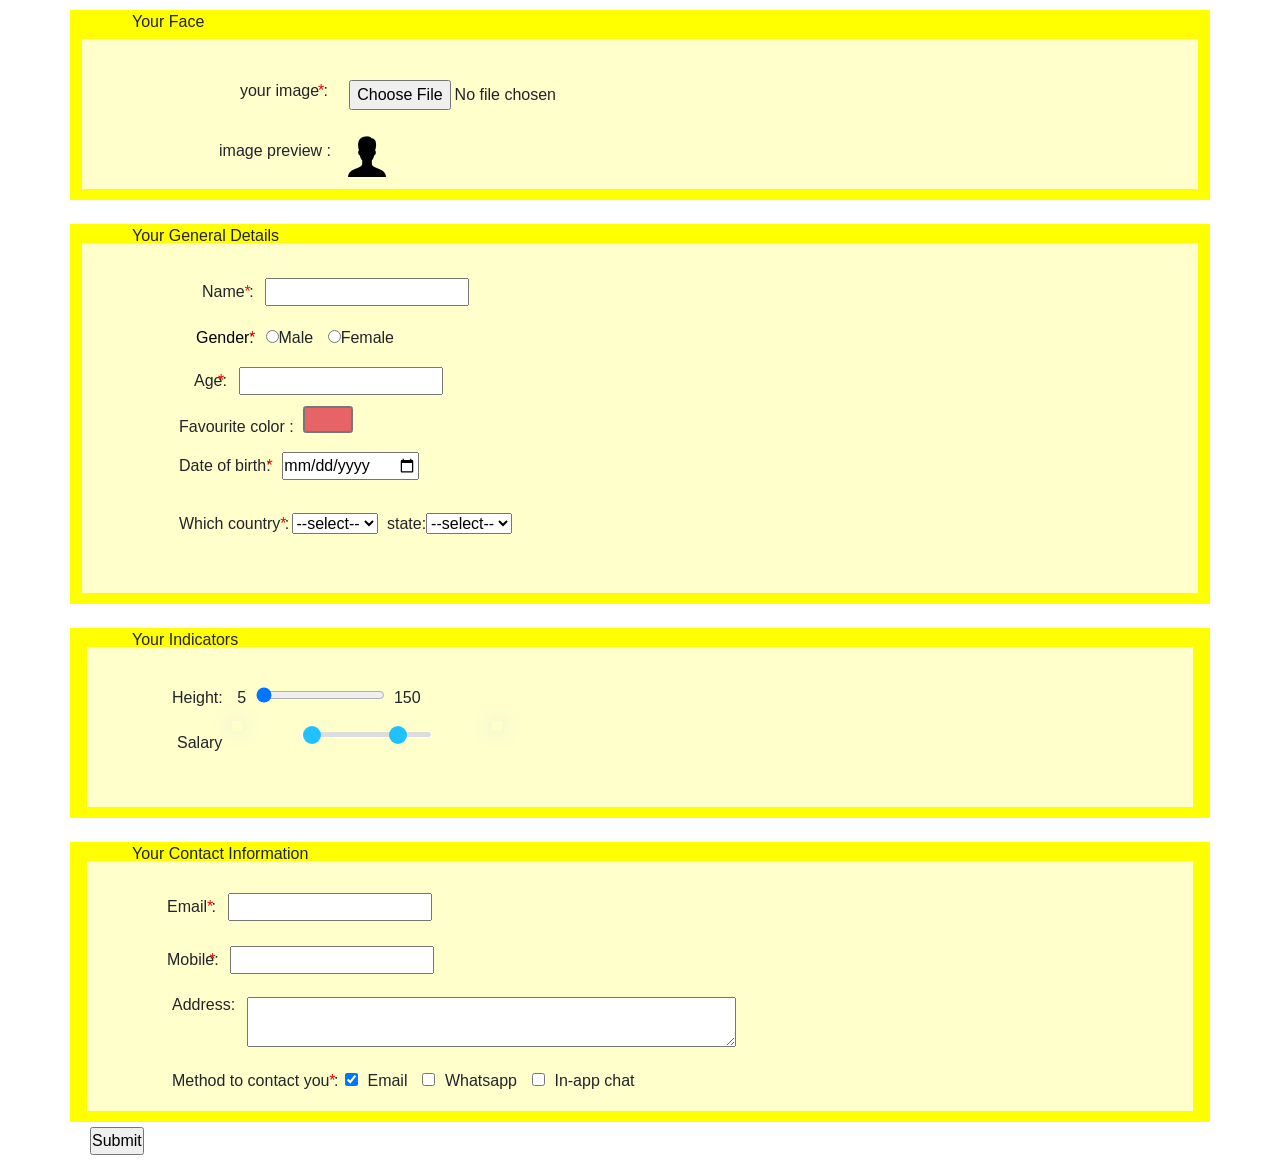
==== commit e8ccd5c7: "new-changes" ====
--- a/index.html
+++ b/index.html
@@ -1,317 +1,114 @@
 <!DOCTYPE html>
-<html lang="en">
-
+<html>
 <head>
-  <meta charset="UTF-8">
-  <meta http-equiv="X-UA-Compatible" content="IE-edge">
-  <meta name="viewport" content="width=device-width, initial-scale=1.0">
-  <title> FaceBook</title>
-  <link href="https://cdn.jsdelivr.net/npm/bootstrap@5.2.1/dist/css/bootstrap.min.css" rel="stylesheet">
-  <link rel="stylesheet" href="styles.css">
-  <link rel="stylesheet" href="https://cdnjs.cloudflare.com/ajax/libs/font-awesome/6.2.1/css/all.min.css"
-    integrity="sha512-MV7K8+y+gLIBoVD59lQIYicR65iaqukzvf/nwasF0nqhPay5w/9lJmVM2hMDcnK1OnMGCdVK+iQrJ7lzPJQd1w=="
-    crossorigin="anonymous" referrerpolicy="no-referrer" />
+	<meta charset="UTF-8">
+	<meta name="viewport" content="width=device-width, initial-scale=1.0">
+	<title>Insert title here</title>
+	<link rel="stylesheet" href="style.css">
+	<link href="https://cdn.jsdelivr.net/npm/bootstrap@5.2.1/dist/css/bootstrap.min.css" rel="stylesheet">
+	<script src="https://ajax.googleapis.com/ajax/libs/jquery/1.7.0/jquery.min.js"></script>
+	<script src="https://cdnjs.cloudflare.com/ajax/libs/jquery/3.4.1/jquery.min.js"></script>
+	<script src="https://ajax.googleapis.com/ajax/libs/jquery/1.7.0/jquery.min.js"></script>
+	<script src="https://code.jquery.com/jquery-3.6.1.js"integrity="sha256-3zlB5s2uwoUzrXK3BT7AX3FyvojsraNFxCc2vC/7pNI=" crossorigin="anonymous"></script>
+	<script src="https://code.jquery.com/jquery-1.11.1.min.js"></script>
+	<script src="https://cdn.jsdelivr.net/jquery.validation/1.16.0/jquery.validate.min.js"></script>
+	<script src="https://cdn.jsdelivr.net/jquery.validation/1.16.0/additional-methods.min.js"></script>
+	<script src="https://code.jquery.com/jquery-1.11.1.min.js"></script>
+	<script src="https://cdn.jsdelivr.net/jquery.validation/1.16.0/jquery.validate.min.js"></script>
+	<link rel="stylesheet" href="build/css/intlTelInput.css">
 </head>
-
 <body>
-  <nav>
-    <div class="nav-info">
-      <div class="logo">
-        <img src="image/Facebook-Logo.png">
-      </div>
-      <div class="search-bar">
-        <i class="fa-solid fa-magnifying-glass"></i>
-        <input type="text" placeholder="Search FaceBook">
-      </div>
-    </div>
-    <div class="middle-nav">
-      <i class="fa-solid fa-house"></i>
-      <i class="fa-solid fa-tv"></i>
-      <i class="fa-solid fa-store"></i>
-      <i class="fa-solid fa-users"></i>
-    </div>
-    <div class="nav-message">
-      <i class="fa-solid fa-list-ul"></i>
-      <i class="fa-brands fa-facebook-messenger"></i>
-      <i class="fa-solid fa-bell"></i>
-      <i class="fa-solid fa-moon"></i>
-      <img src="image/profile.png">
-    </div>
-  </nav>
-  <!-------------Profile page-->
-  <div class="profile-container">
-    <img src="images/images/cover.png" class="cover-img">
-    <div class="edit-cover">
-      <button type="button" class="btn"><i class="fa-solid fa-camera cover"></i></i>Edit cover photo</button>
-    </div>
-    <div class="profile-details">
-      <div class="pd-left">
-        <div class="pd-row">
-          <img src="images/images/profile.png" class="pd-img" height="200px">
-          <div class="profile-img">
-            <i class="fa-solid fa-camera profile-camera"></i>
-          </div>
-          <div class="profile-name">
-            <h3>William Jackson</h3>
-            <p>230 Friends</p>
-            <img src="images/images/member-1.png" class="pd-img">
-            <img src="images/images/member-2.png" class="pd-img">
-            <img src="images/images/member-3.png" class="pd-img">
-            <img src="images/images/member-4.png" class="pd-img">
-            <img src="images/images/member-5.png" class="pd-img">
-            <img src="images/images/member-6.png" class="pd-img">
-            <img src="images/images/member-7.png" class="pd-img">
-            <img src="images/images/member-8.png" class="pd-img">
-            <img src="images/images/member-9.png" class="pd-img">
-          </div>
-        </div>
-      </div>
-      <div class="pd-right">
-        <button type="button" class="btn btn-primary"><img src="images/images/upload.png" height="30px" width="30px">Add
-          to story</button>
-        <button type="button" class="btn second"><i class="fa-sharp fa-solid fa-pen"></i>Edit Profile</button>
-      </div>
-    </div>
-    <hr>
-    <nav class="navbar navbar-expand  manage-nav">
-      <div class="container">
-        <ul class="navbar-nav">
-          <li class="nav-item"><a>Post</a></li>
-          <li class="nav-item ms-4"><a>About</a></li>
-          <li class="nav-item ms-4"><a>Friends</a></li>
-          <li class="nav-item ms-4"><a>Photos</a></li>
-          <li class="nav-item ms-4"><a>Videos</a></li>
-          <li class="nav-item ms-4"><a>Check-ins</a></li>
-          <li class="nav-item ms-4"><a>More</a><i class="fa-solid fa-caret-down fa-down"></i></li>
-      </div>
-      <div class="contain-more">
-        <a href=""><img src="images/images/more_icon.png" height="15px" width="15px" class="more-img"></a>
-      </div>
-    </nav>
-    <div class="profile-info">
-      <div class="info-col">
-        <div class="profile-intro">
-          <h3>Intro</h3>
-          <input type="text" placeholder="Add bio">
-          <p class="intro-text"><i class="fa-solid fa-graduation-cap education"></i>Studied at DAVV</p>
-          <p class="intro-text"><i class="fa-solid fa-house-chimney education"></i>Lives in Indore, India</p>
-          <p class="intro-text"><i class="fa-solid fa-location-pin education"></i>From Banglore, India</p>
-          <p class="intro-text"><i class="fa-solid fa-heart education"></i>Single</p>
-          <p class="intro-text"><i class="fa-solid fa-clock education"></i>Joined April 2014</p>
-          <input type="text" placeholder="Edit details"><br><br>
-          <input type="text" placeholder="Add hobbies"><br><br>
-          <input type="text" placeholder="Add featured"><br>
-        </div>
-      </div>
-      <div class="post-col">
-        <div class="my-post">
-          <div class="post-top">
-            <img src="images/images/profile.png">
-            <input type="text" placeholder="What's on you mind?">
-          </div>
-          <hr>
-          <div class="post-bottom">
-            <div class="post-icon">
-              <i class="fa-solid fa-video red"></i>
-              <p>Live video</p>
-            </div>
-            <div class="post-icon">
-              <i class="fa-sharp fa-solid fa-images green"></i>
-              <p>Photo/video</p>
-            </div>
-            <div class="post-icon">
-              <i class="fa-solid fa-flag blue"></i>
-              <p>Life event</p>
-            </div>
-          </div>
-        </div>
-      </div>
-    </div>
-    <div class="post-manage">
-      <div class="filter-post">
-        <div class="filter-top">
-          <h3>Posts</h3>
-          <div class="post-maintain">
-            <div class="post-left">
-              <button type="button" class="btn"><i class="fa fa-filter" aria-hidden="true"></i>Filters</button>
-              <button type="button" class="btn second"><i class="fa-solid fa-gear"></i>Manage posts</button>
-            </div>
-          </div>
-        </div>
-        <hr>
-        <div class="filter-bottom">
-          <div class="filter-icon">
-            <i class="fa-solid fa-list filter"></i>
-            <p>List view</p>
-          </div>
-          <div class="filter-icon">
-            <i class="fa fa-th grid" aria-hidden="true"></i>
-            <p>Grid view</p>
-          </div>
-        </div>
-      </div>
-    </div>
-    <!-------------post page-->
-    <div class="friends-post">
-      <div class="friend-post-top">
-        <div class="img-and-name">
-          <img src="image/post_1.jpg">
-          <div class="friends-name">
-            <p class="friends-name">Senuda De Silva</p>
-            <p class="time">16h.<i class="fa-solid fa-user-group"></i></p>
-          </div>
-        </div>
-       <div class="menu">
-        <i class="fa-solid fa-ellipsis"></i>
-       </div>
-      </div>
-    <img src="image/post_1.jpg">
-    <div class="info">
-     <div class="emoji-img">
-        <img src="image/like.png">
-        <img src="image/haha.png">
-        <img src="image/heart.png">
-        <p>You, Charith Disanayaka and 25K others</p>
-      </div>
-     <div class="comment">
-        <p>421 Comments</p>
-        <p>1.3K Shares</p>
-      </div>
-    </div>
-    <hr>
-    <div class="like">
-      <div class="like-icon">
-        <i class="fa-solid fa-thumbs-up activi"></i>
-        <p>Like</p>
-      </div>
-      <div class="like-icon">
-        <i class="fa-solid fa-message"></i>
-        <p>Comments</p>
-      </div>
-      <div class="like-icon">
-        <i class="fa-solid fa-share"></i>
-        <p>Share</p>
-      </div>
-    </div>
-    <hr>
-   <div class="comment-warpper">
-      <img src="image/profile.png">
-      <div class="circle"></div>
-      <div class="comment-search">
-        <input type="text" placeholder="Write a comment">
-        <i class="fa-regular fa-face-smile"></i>
-        <i class="fa-solid fa-camera"></i>
-     </div>
-   </div>
-</div>
-  <br><br><br>
-  <div class="friends-post mt-3">
-    <div class="friend-post-top">
-      <div class="img-and-name">
-         <img src="image/profile_9.png">
-          <div class="friends-name">
-          <p class="friends-name">
-            Lucas De Silva
-          </p>
-          <p class="time">16h.<i class="fa-solid fa-user-group"></i></p>
-        </div>
-     </div>
-     <div class="menu">
-       <i class="fa-solid fa-ellipsis"></i>
-     </div>
-    </div>
-    <img src="image/post_2.jpg">
-    <div class="info">
-    <div class="emoji-img">
-        <img src="image/like.png">
-        <img src="image/haha.png">
-        <img src="image/heart.png">
-        <p>You, Smith Reena and 15K others</p>
-      </div>
-      <div class="comment">
-        <p>300 Comments</p>
-        <p>2.2K Shares</p>
-      </div>
-   </div>
-   <hr>
-   <div class="like">
-     <div class="like-icon">
-        <i class="fa-solid fa-thumbs-up activi"></i>
-        <p>Like</p>
-      </div>
-     <div class="like-icon">
-        <i class="fa-solid fa-message"></i>
-        <p>Comments</p>
-      </div>
-      <div class="like-icon">
-        <i class="fa-solid fa-share"></i>
-        <p>Share</p>
-      </div>
-    </div>
-    <hr>
-   <div class="comment-warpper">
-      <img src="image/profile.png">
-      <div class="circle"></div>
-      <div class="comment-search">
-        <input type="text" placeholder="Write a comment">
-        <i class="fa-regular fa-face-smile"></i>
-        <i class="fa-solid fa-camera"></i>
-     </div>
-   </div>
-</div>
-  <div class="info-photo">
-    <div class="title-box">
-      <h3>Photos</h3>
-      <a href="">See all photos</a>
-    </div>
-    <div class="photo-box">
-      <div><img src="images/images/photo1.png"></div>
-      <div><img src="images/images/photo2.png"></div>
-      <div><img src="images/images/photo3.png"></div>
-      <div><img src="images/images/photo4.png"></div>
-      <div><img src="images/images/photo5.png"></div>
-      <div><img src="images/images/photo6.png"></div>
-      <div><img src="image/story_3.jpg" height="138px"></div>
-      <div><img src="image/story_4.png" height="138px"></div>
-      <div><img src="image/story_5.jpg"></div>
-    </div>
-  </div>
-  <div class="info-friends mt-3">
-    <div class="title-box">
-      <h3>Friends</h3>
-      <a href="">See all friends</a>
-    </div>
-    <p>230 friends</p>
-    <div class="friend-box">
-      <div><img src="images/images/member-1.png">
-        <p>Reena Sharma</p>
-      </div>
-      <div><img src="images/images/member-2.png">
-        <p> John Dilaik</p>
-      </div>
-      <div><img src="images/images/member-3.png">
-        <p>Disanayaka Jain</p>
-      </div>
-      <div><img src="images/images/member-4.png">
-        <p> Suyog Aryan</p>
-      </div>
-      <div><img src="images/images/member-5.png">
-        <p> kabeer singh</p>
-      </div>
-      <div> <img src="images/images/member-6.png">
-        <p>Himani Kapoor</p>
-      </div>
-      <div> <img src="images/images/member-7.png">
-        <p> Smith Khan</p>
-      </div>
-      <div> <img src="images/images/member-8.png">
-        <p> Pooja Jain</p>
-      </div>
-      <div><img src="images/images/member-9.png">
-        <p> Sanam Shukla</p>
-      </div>
-    </div>
-  </div>
-  </div>
+	<form name="form1" id="myform" method="POST">
+		<div class="container manage-contain">
+			<span class="manage-text">Your Face</span>
+			<div class="container manage-color">
+				<span class="sp">image preview : <img id="output" src="user.png" alt="preview"><img src="" id="ouput1"></span>
+				 <span class="contain-img required-field">your image :</span> <input id="input-id" name="photo" type="file" accept="image/*" onchange="document.getElementById('output').src = window.URL.createObjectURL(this.files[0])" required>
+			</div>
+		</div>
+		<div class="container mt-4 general-details">
+			<span class="manage-text">Your General Details</span>
+			<div class="container manage-name">
+				<!-- <span class="contain-name">Name :<span class="profile-info">*</span><input type="text" id="name"
+					maxlength="30" 
+					onclick="validatenamevalue();"
+					required /></span>-->
+				<div class="contain-name">
+					<span>Name :<span class="profile-info">*</span></span>
+					<input type="text" onkeyup="validateName()" id="contact-name" required />
+					<span id="name-error"></span>
+				</div>
+                <br> <br> <span id="span-gender"><input type="button" value="Gender:" id="span-btn"> 
+					<span class="profile-info">*</span><label><input type="radio" name="gender" value="male">Male</label>
+					<label><input type="radio" name="gender" value="female">Female</label> </span><br>
+				<br>
+				<div class="post-age">
+					<label for="field" class="contain-age">Age:<span class="profile-info">*</span></label> <input type="text" class="left" id="field" name="field"><br>
+				</div>
+				<div class="post-age mt-2">
+					<label for="head">Favourite color :</label> <input type="color" id="head" name="head" value="#e66465">
+				</div>
+                <span class="post-age"> <label for="birthdate">Date of birth:</label><span class="profile-info">*</span>
+				<input type="date" id="birthdate" name="birthdate" required />
+				<button id="check" hidden required></button>
+				<br> <br>
+				<div class="post-age">
+					<span>Which country :<span class="profile-info">*</span><select id="counrty" required >
+				    </select></span> state:<select id="state" required>
+						<option value="0">--select--</option>
+					</select>
+				</div>
+			</div>
+		</div>
+		<div class="container mt-4 indicate-profile">
+			<span class="manage-text">Your Indicators</span>
+			<div class="inner-wrapper">
+				<p class="post-age mt-4">
+					<label for="range_weight">Height: </label> <span class="slider_label1">5</span> <input type="range" min="150" max="170" step="2" value="150" oninput="showheight(this.value)" required /> 
+					<span id="slider_label">150</span>
+				</p>
+                <div class="salary-slide">
+					<div class="slider">
+						<p>Salary</p>
+						<div class="range-slider">
+							<span class="rangeValues"></span> <input value="10000" min="10000" max="50000" step="500"
+								type="range" name="username" required /> <input value="50000" min="10000" max="61000"
+								step="5000" type="range" name="username" required /> <span class="rangeValues1"></span>
+						</div>
+					</div>
+				</div>
+			</div>
+		</div>
+		<div class="container mt-4 contact-info">
+			<span class="manage-text">Your Contact Information</span>
+			<div class="inner-info">
+				<label for="field1" class="post-age mt-4">Email :<span class="profile-info">*</span> </label> 
+				<input class="left" id="field1" name="field1"> <br />
+				 <label for="phone" class="post-age mt-4">Mobile:<span class="profile-info">*</span></label> 
+				 <input id="phone" name="phone" type="tel" required /><br>
+				<div class="post-age mt-3">
+					<span class="post-address">Address:</span><br> 
+					<span class="post-age"><textarea rows="4" cols="50" name="comment" form="usrform" class="address-info"></textarea></span>
+				</div>
+				<div style="display: flex">
+					<div class="post-age">Method to contact you :<span class="profile-info">*</span> 
+						<input type="checkbox" id="scales" name="scales" checked> <label for="scales">Email</label>
+					</div>
+					<div>
+						<input type="checkbox" id="horns" name="horns"> <label for="horns">Whatsapp</label>
+					</div>
+					<div>
+						<input type="checkbox" id="horns" name="horns"> <label for="horns">In-app chat</label>
+					</div>
+               </div>
+			</div>
+		</div>
+		<div id="manage-footer">
+			<input type="submit" value="Submit">
+		</div>
+	</form>
+	<script src="build/js/intlTelInput.js"></script>
+	<script src="script.js"></script>
+	<script type="test/javascript" src="https://cdnjs.cloudflare.com/ajax/libs/jquery-validate/1.19.5/jquery.validate.min.js"></script>
 </body>
 </html>
--- a/style.css
+++ b/style.css
@@ -0,0 +1,227 @@
+* {
+	box-sizing: border-box;
+	font-family: sans-serif;
+	margin: 5px;
+	padding: 0px;
+}
+
+#output {
+	border: none;
+	height: 50px;
+	top: -15px;
+	position: absolute;
+}
+
+#name-error{
+	color:red;
+}
+
+/*.sp img{
+	display:none;
+}*/
+
+#input-id {
+	margin-left: 20px;
+	position: absolute;
+	top: 80px;
+}
+
+.sp {
+	left: 120px;
+	position: relative;
+	top: 100px;
+}
+
+.manage-contain {
+	background: yellow;
+	height: 190px;
+}
+
+.general-details {
+	background: yellow;
+	height: 380px;
+}
+
+.manage-name {
+	background: #FFFFCC;
+	height: 350px;
+	margin-left: 20px;
+	margin-right: 20px;
+	margin-top: -5px;
+	padding-top: 10px;
+	position: relative;
+}
+
+.manage-color {
+	background: #FFFFCC;
+	height: 150px;
+	margin-left: 20px;
+	margin-right: 20px;
+}
+
+.required-field::after {
+	content: "*";
+	color: red;
+	margin-left: -10px;
+	position: relative;
+}
+
+.contain-img {
+	position: relative;
+	top: 40px;
+}
+
+.contain-name {
+	left: 110px;
+	position: absolute;
+	top: 30px;
+}
+
+.manage-text {
+	margin-left: 50px;
+}
+
+#span-btn {
+	background: #FFFFCC;
+	border: 0;
+}
+
+#span-gender {
+	left: 62px;
+	margin-left: 40px;
+	position: relative;
+	top: 20px;
+}
+
+.contain-age {
+	margin-left: 20px;
+}
+
+.post-age {
+	margin-left: 40px;
+	padding-left: 40px;
+}
+
+.indicate-profile {
+	background: yellow;
+	height: 190px;
+}
+
+.inner-wrapper {
+	background: #FFFFCC;
+	height: 160px;
+	padding-top: 10px;
+	position: relative;
+	margin-top: -5px;
+}
+
+.salary-slide .slider {
+	margin-left: 40px;
+	padding-left: 40px;
+	position: relative;
+}
+
+.salary-slide .range-slider {
+	margin-left: 40px;
+	padding-left: 40px;
+	position: relative;
+	text-align: center;
+	top: -40px;
+	width: 300px;
+}
+
+.salary-slide .range-slider .rangeValues {
+	box-shadow: 0 0 20px rgb(0 139 253/ 25%);
+	font-size: 15px;
+	display: block;
+	float: left;
+	margin-bottom: 35px; margin : -10px -20px;
+	padding: 5px;
+	margin: -10px -20px;
+}
+
+.salary-slide .range-slider .rangeValues1 {
+	box-shadow: 0 0 20px rgb(0 139 253/ 25%);
+	font-size: 15px; float : right; margin : -10px 10px;
+	padding: 5px;
+	float: right;
+	margin: -10px 10px;
+}
+
+.salary-slide input[type=range] {
+	border: 1px solid white;
+	left: 30%;
+	position: absolute;
+	width: 130px;
+	-webkit-appearance: none;
+}
+
+.salary-slide input[type=range]::-webkit-slider-runnable-track {
+	background: #ddd;
+	border: none;
+	border-radius: 3px;
+	height: 5px;
+	width: 300px;
+}
+
+#birthdate{
+	color:black;
+}
+
+#field1{
+	color:black;
+}
+
+
+.error{
+	color:red;
+}
+.profile-info{color: red;
+    margin-left: -9px;
+}
+
+
+.salary-slide input[type=range]::-webkit-slider-thumb {
+	background: #21c1ff;
+	border: none;
+	border-radius: 50%;
+	cursor: pointer;
+	height: 18px;
+	margin-top: -6px;
+	position: relative;
+	-webkit-appearance: none;
+	width: 18px;
+	z-index: 1;
+}
+
+.contact-info {
+	background: yellow;
+	height: 280px;
+}
+
+.inner-info {
+	background: #FFFFCC;
+	height: 250px;
+	margin-top: -5px;
+	padding-top: 10px;
+	position: relative;
+}
+
+textarea {
+	height: 50px;
+	margin: 20px 40px;
+}
+
+.post-address {
+	margin-top: -40px;
+}
+
+.address-info {
+	margin-top: -20px;
+}
+
+#manage-footer{
+	 margin-left:40px;
+	 padding-left:40px;
+	
+}
--- a/build/css/intlTelInput.css
+++ b/build/css/intlTelInput.css
@@ -0,0 +1,932 @@
+.iti {
+  position: relative;
+  display: inline-block; }
+  .iti * {
+    box-sizing: border-box;
+    -moz-box-sizing: border-box; }
+  .iti__hide {
+    display: none; }
+  .iti__v-hide {
+    visibility: hidden; }
+  .iti input, .iti input[type=text], .iti input[type=tel] {
+    position: relative;
+    z-index: 0;
+    margin-top: 0 !important;
+    margin-bottom: 0 !important;
+    padding-right: 36px;
+    margin-right: 0; }
+  .iti__flag-container {
+    position: absolute;
+    top: 0;
+    bottom: 0;
+    right: 0;
+    padding: 1px; }
+  .iti__selected-flag {
+    z-index: 1;
+    position: relative;
+    display: flex;
+    align-items: center;
+    height: 100%;
+    padding: 0 6px 0 8px; }
+  .iti__arrow {
+   
+    width: 0;
+    height: 0;
+    border-left: 3px solid transparent;
+    border-right: 3px solid transparent;
+    border-top: 4px solid #555; }
+    .iti__arrow--up {
+      border-top: none;
+      border-bottom: 4px solid #555; }
+  .iti__country-list {
+    position: absolute;
+    z-index: 2;
+    list-style: none;
+    text-align: left;
+    padding: 0;
+    margin: 0 0 0 -1px;
+    box-shadow: 1px 1px 4px rgba(0, 0, 0, 0.2);
+    background-color: white;
+    border: 1px solid #CCC;
+    white-space: nowrap;
+    max-height: 200px;
+    overflow-y: scroll;
+    -webkit-overflow-scrolling: touch; }
+    .iti__country-list--dropup {
+      bottom: 100%;
+      margin-bottom: -1px; }
+    @media (max-width: 500px) {
+      .iti__country-list {
+        white-space: normal; } }
+  .iti__flag-box {
+    display: inline-block;
+    width: 20px; }
+  .iti__divider {
+    padding-bottom: 5px;
+    margin-bottom: 5px;
+    border-bottom: 1px solid #CCC; }
+  .iti__country {
+    padding: 5px 10px;
+    outline: none; }
+  .iti__dial-code {
+    color: #999; }
+  .iti__country.iti__highlight {
+    background-color: rgba(0, 0, 0, 0.05); }
+  .iti__flag-box, .iti__country-name, .iti__dial-code {
+    vertical-align: middle; }
+  .iti__flag-box, .iti__country-name {
+    margin-right: 6px; }
+  .iti--allow-dropdown input, .iti--allow-dropdown input[type=text], .iti--allow-dropdown input[type=tel], .iti--separate-dial-code input, .iti--separate-dial-code input[type=text], .iti--separate-dial-code input[type=tel] {
+    padding-right: 6px;
+    padding-left: 52px;
+    margin-left: 0; }
+  .iti--allow-dropdown .iti__flag-container, .iti--separate-dial-code .iti__flag-container {
+    right: auto;
+    left: 0; 
+    margin: -10px -10px 0px;
+    }
+  .iti--allow-dropdown .iti__flag-container:hover {
+    cursor: pointer; }
+    .iti--allow-dropdown .iti__flag-container:hover .iti__selected-flag {
+      background-color: rgba(0, 0, 0, 0.05); }
+  .iti--allow-dropdown input[disabled] + .iti__flag-container:hover,
+  .iti--allow-dropdown input[readonly] + .iti__flag-container:hover {
+    cursor: default; }
+    .iti--allow-dropdown input[disabled] + .iti__flag-container:hover .iti__selected-flag,
+    .iti--allow-dropdown input[readonly] + .iti__flag-container:hover .iti__selected-flag {
+      background-color: transparent; }
+  .iti--separate-dial-code .iti__selected-flag {
+    background-color: rgba(0, 0, 0, 0.05); }
+  .iti--separate-dial-code .iti__selected-dial-code {
+    margin-left: 6px; }
+  .iti--container {
+    position: absolute;
+    top: -1000px;
+    left: -1000px;
+    z-index: 1060;
+    padding: 1px; }
+    .iti--container:hover {
+      cursor: pointer; }
+
+.iti-mobile .iti--container {
+  top: 30px;
+  bottom: 30px;
+  left: 30px;
+  right: 30px;
+  position: fixed; }
+
+.iti-mobile .iti__country-list {
+  max-height: 100%;
+  width: 100%; }
+
+.iti-mobile .iti__country {
+  padding: 10px 10px;
+  line-height: 1.5em; }
+
+.iti__flag {
+  width: 20px; }
+  .iti__flag.iti__be {
+    width: 18px; }
+  .iti__flag.iti__ch {
+    width: 15px; }
+  .iti__flag.iti__mc {
+    width: 19px; }
+  .iti__flag.iti__ne {
+    width: 18px; }
+  .iti__flag.iti__np {
+    width: 13px; }
+  .iti__flag.iti__va {
+    width: 15px; }
+  @media (-webkit-min-device-pixel-ratio: 2), (min-resolution: 192dpi) {
+    .iti__flag {
+      background-size: 5652px 15px; } }
+  .iti__flag.iti__ac {
+    height: 10px;
+    background-position: 0px 0px; }
+  .iti__flag.iti__ad {
+    height: 14px;
+    background-position: -22px 0px; }
+  .iti__flag.iti__ae {
+    height: 10px;
+    background-position: -44px 0px; }
+  .iti__flag.iti__af {
+    height: 14px;
+    background-position: -66px 0px;
+   
+     }
+  .iti__flag.iti__ag {
+    height: 14px;
+    background-position: -88px 0px; }
+  .iti__flag.iti__ai {
+    height: 10px;
+    background-position: -110px 0px; }
+  .iti__flag.iti__al {
+    height: 15px;
+    background-position: -132px 0px; }
+  .iti__flag.iti__am {
+    height: 10px;
+    background-position: -154px 0px; }
+  .iti__flag.iti__ao {
+    height: 14px;
+    background-position: -176px 0px; }
+  .iti__flag.iti__aq {
+    height: 14px;
+    background-position: -198px 0px; }
+  .iti__flag.iti__ar {
+    height: 13px;
+    background-position: -220px 0px; }
+  .iti__flag.iti__as {
+    height: 10px;
+    background-position: -242px 0px; }
+  .iti__flag.iti__at {
+    height: 14px;
+    background-position: -264px 0px; }
+  .iti__flag.iti__au {
+    height: 10px;
+    background-position: -286px 0px; }
+  .iti__flag.iti__aw {
+    height: 14px;
+    background-position: -308px 0px; }
+  .iti__flag.iti__ax {
+    height: 13px;
+    background-position: -330px 0px; }
+  .iti__flag.iti__az {
+    height: 10px;
+    background-position: -352px 0px; }
+  .iti__flag.iti__ba {
+    height: 10px;
+    background-position: -374px 0px; }
+  .iti__flag.iti__bb {
+    height: 14px;
+    background-position: -396px 0px; }
+  .iti__flag.iti__bd {
+    height: 12px;
+    background-position: -418px 0px; }
+  .iti__flag.iti__be {
+    height: 15px;
+    background-position: -440px 0px; }
+  .iti__flag.iti__bf {
+    height: 14px;
+    background-position: -460px 0px; }
+  .iti__flag.iti__bg {
+    height: 12px;
+    background-position: -482px 0px; }
+  .iti__flag.iti__bh {
+    height: 12px;
+    background-position: -504px 0px; }
+  .iti__flag.iti__bi {
+    height: 12px;
+    background-position: -526px 0px; }
+  .iti__flag.iti__bj {
+    height: 14px;
+    background-position: -548px 0px; }
+  .iti__flag.iti__bl {
+    height: 14px;
+    background-position: -570px 0px; }
+  .iti__flag.iti__bm {
+    height: 10px;
+    background-position: -592px 0px; }
+  .iti__flag.iti__bn {
+    height: 10px;
+    background-position: -614px 0px; }
+  .iti__flag.iti__bo {
+    height: 14px;
+    background-position: -636px 0px; }
+  .iti__flag.iti__bq {
+    height: 14px;
+    background-position: -658px 0px; }
+  .iti__flag.iti__br {
+    height: 14px;
+    background-position: -680px 0px; }
+  .iti__flag.iti__bs {
+    height: 10px;
+    background-position: -702px 0px; }
+  .iti__flag.iti__bt {
+    height: 14px;
+    background-position: -724px 0px; }
+  .iti__flag.iti__bv {
+    height: 15px;
+    background-position: -746px 0px; }
+  .iti__flag.iti__bw {
+    height: 14px;
+    background-position: -768px 0px; }
+  .iti__flag.iti__by {
+    height: 10px;
+    background-position: -790px 0px; }
+  .iti__flag.iti__bz {
+    height: 14px;
+    background-position: -812px 0px; }
+  .iti__flag.iti__ca {
+    height: 10px;
+    background-position: -834px 0px; }
+  .iti__flag.iti__cc {
+    height: 10px;
+    background-position: -856px 0px; }
+  .iti__flag.iti__cd {
+    height: 15px;
+    background-position: -878px 0px; }
+  .iti__flag.iti__cf {
+    height: 14px;
+    background-position: -900px 0px; }
+  .iti__flag.iti__cg {
+    height: 14px;
+    background-position: -922px 0px; }
+  .iti__flag.iti__ch {
+    height: 15px;
+    background-position: -944px 0px; }
+  .iti__flag.iti__ci {
+    height: 14px;
+    background-position: -961px 0px; }
+  .iti__flag.iti__ck {
+    height: 10px;
+    background-position: -983px 0px; }
+  .iti__flag.iti__cl {
+    height: 14px;
+    background-position: -1005px 0px; }
+  .iti__flag.iti__cm {
+    height: 14px;
+    background-position: -1027px 0px; }
+  .iti__flag.iti__cn {
+    height: 14px;
+    background-position: -1049px 0px; }
+  .iti__flag.iti__co {
+    height: 14px;
+    background-position: -1071px 0px; }
+  .iti__flag.iti__cp {
+    height: 14px;
+    background-position: -1093px 0px; }
+  .iti__flag.iti__cr {
+    height: 12px;
+    background-position: -1115px 0px; }
+  .iti__flag.iti__cu {
+    height: 10px;
+    background-position: -1137px 0px; }
+  .iti__flag.iti__cv {
+    height: 12px;
+    background-position: -1159px 0px; }
+  .iti__flag.iti__cw {
+    height: 14px;
+    background-position: -1181px 0px; }
+  .iti__flag.iti__cx {
+    height: 10px;
+    background-position: -1203px 0px; }
+  .iti__flag.iti__cy {
+    height: 14px;
+    background-position: -1225px 0px; }
+  .iti__flag.iti__cz {
+    height: 14px;
+    background-position: -1247px 0px; }
+  .iti__flag.iti__de {
+    height: 12px;
+    background-position: -1269px 0px; }
+  .iti__flag.iti__dg {
+    height: 10px;
+    background-position: -1291px 0px; }
+  .iti__flag.iti__dj {
+    height: 14px;
+    background-position: -1313px 0px; }
+  .iti__flag.iti__dk {
+    height: 15px;
+    background-position: -1335px 0px; }
+  .iti__flag.iti__dm {
+    height: 10px;
+    background-position: -1357px 0px; }
+  .iti__flag.iti__do {
+    height: 14px;
+    background-position: -1379px 0px; }
+  .iti__flag.iti__dz {
+    height: 14px;
+    background-position: -1401px 0px; }
+  .iti__flag.iti__ea {
+    height: 14px;
+    background-position: -1423px 0px; }
+  .iti__flag.iti__ec {
+    height: 14px;
+    background-position: -1445px 0px; }
+  .iti__flag.iti__ee {
+    height: 13px;
+    background-position: -1467px 0px; }
+  .iti__flag.iti__eg {
+    height: 14px;
+    background-position: -1489px 0px; }
+  .iti__flag.iti__eh {
+    height: 10px;
+    background-position: -1511px 0px; }
+  .iti__flag.iti__er {
+    height: 10px;
+    background-position: -1533px 0px; }
+  .iti__flag.iti__es {
+    height: 14px;
+    background-position: -1555px 0px; }
+  .iti__flag.iti__et {
+    height: 10px;
+    background-position: -1577px 0px; }
+  .iti__flag.iti__eu {
+    height: 14px;
+    background-position: -1599px 0px; }
+  .iti__flag.iti__fi {
+    height: 12px;
+    background-position: -1621px 0px; }
+  .iti__flag.iti__fj {
+    height: 10px;
+    background-position: -1643px 0px; }
+  .iti__flag.iti__fk {
+    height: 10px;
+    background-position: -1665px 0px; }
+  .iti__flag.iti__fm {
+    height: 11px;
+    background-position: -1687px 0px; }
+  .iti__flag.iti__fo {
+    height: 15px;
+    background-position: -1709px 0px; }
+  .iti__flag.iti__fr {
+    height: 14px;
+    background-position: -1731px 0px; }
+  .iti__flag.iti__ga {
+    height: 15px;
+    background-position: -1753px 0px; }
+  .iti__flag.iti__gb {
+    height: 10px;
+    background-position: -1775px 0px; }
+  .iti__flag.iti__gd {
+    height: 12px;
+    background-position: -1797px 0px; }
+  .iti__flag.iti__ge {
+    height: 14px;
+    background-position: -1819px 0px; }
+  .iti__flag.iti__gf {
+    height: 14px;
+    background-position: -1841px 0px; }
+  .iti__flag.iti__gg {
+    height: 14px;
+    background-position: -1863px 0px; }
+  .iti__flag.iti__gh {
+    height: 14px;
+    background-position: -1885px 0px; }
+  .iti__flag.iti__gi {
+    height: 10px;
+    background-position: -1907px 0px; }
+  .iti__flag.iti__gl {
+    height: 14px;
+    background-position: -1929px 0px; }
+  .iti__flag.iti__gm {
+    height: 14px;
+    background-position: -1951px 0px; }
+  .iti__flag.iti__gn {
+    height: 14px;
+    background-position: -1973px 0px; }
+  .iti__flag.iti__gp {
+    height: 14px;
+    background-position: -1995px 0px; }
+  .iti__flag.iti__gq {
+    height: 14px;
+    background-position: -2017px 0px; }
+  .iti__flag.iti__gr {
+    height: 14px;
+    background-position: -2039px 0px; }
+  .iti__flag.iti__gs {
+    height: 10px;
+    background-position: -2061px 0px; }
+  .iti__flag.iti__gt {
+    height: 13px;
+    background-position: -2083px 0px; }
+  .iti__flag.iti__gu {
+    height: 11px;
+    background-position: -2105px 0px; }
+  .iti__flag.iti__gw {
+    height: 10px;
+    background-position: -2127px 0px; }
+  .iti__flag.iti__gy {
+    height: 12px;
+    background-position: -2149px 0px; }
+  .iti__flag.iti__hk {
+    height: 14px;
+    background-position: -2171px 0px; }
+  .iti__flag.iti__hm {
+    height: 10px;
+    background-position: -2193px 0px; }
+  .iti__flag.iti__hn {
+    height: 10px;
+    background-position: -2215px 0px; }
+  .iti__flag.iti__hr {
+    height: 10px;
+    background-position: -2237px 0px; }
+  .iti__flag.iti__ht {
+    height: 12px;
+    background-position: -2259px 0px; }
+  .iti__flag.iti__hu {
+    height: 10px;
+    background-position: -2281px 0px; }
+  .iti__flag.iti__ic {
+    height: 14px;
+    background-position: -2303px 0px; }
+  .iti__flag.iti__id {
+    height: 14px;
+    background-position: -2325px 0px; }
+  .iti__flag.iti__ie {
+    height: 10px;
+    background-position: -2347px 0px; }
+  .iti__flag.iti__il {
+    height: 15px;
+    background-position: -2369px 0px; }
+  .iti__flag.iti__im {
+    height: 10px;
+    background-position: -2391px 0px; }
+  .iti__flag.iti__in {
+    height: 14px;
+    background-position: -2413px 0px; }
+  .iti__flag.iti__io {
+    height: 10px;
+    background-position: -2435px 0px; }
+  .iti__flag.iti__iq {
+    height: 14px;
+    background-position: -2457px 0px; }
+  .iti__flag.iti__ir {
+    height: 12px;
+    background-position: -2479px 0px; }
+  .iti__flag.iti__is {
+    height: 15px;
+    background-position: -2501px 0px; }
+  .iti__flag.iti__it {
+    height: 14px;
+    background-position: -2523px 0px; }
+  .iti__flag.iti__je {
+    height: 12px;
+    background-position: -2545px 0px; }
+  .iti__flag.iti__jm {
+    height: 10px;
+    background-position: -2567px 0px; }
+  .iti__flag.iti__jo {
+    height: 10px;
+    background-position: -2589px 0px; }
+  .iti__flag.iti__jp {
+    height: 14px;
+    background-position: -2611px 0px; }
+  .iti__flag.iti__ke {
+    height: 14px;
+    background-position: -2633px 0px; }
+  .iti__flag.iti__kg {
+    height: 12px;
+    background-position: -2655px 0px; }
+  .iti__flag.iti__kh {
+    height: 13px;
+    background-position: -2677px 0px; }
+  .iti__flag.iti__ki {
+    height: 10px;
+    background-position: -2699px 0px; }
+  .iti__flag.iti__km {
+    height: 12px;
+    background-position: -2721px 0px; }
+  .iti__flag.iti__kn {
+    height: 14px;
+    background-position: -2743px 0px; }
+  .iti__flag.iti__kp {
+    height: 10px;
+    background-position: -2765px 0px; }
+  .iti__flag.iti__kr {
+    height: 14px;
+    background-position: -2787px 0px; }
+  .iti__flag.iti__kw {
+    height: 10px;
+    background-position: -2809px 0px; }
+  .iti__flag.iti__ky {
+    height: 10px;
+    background-position: -2831px 0px; }
+  .iti__flag.iti__kz {
+    height: 10px;
+    background-position: -2853px 0px; }
+  .iti__flag.iti__la {
+    height: 14px;
+    background-position: -2875px 0px; }
+  .iti__flag.iti__lb {
+    height: 14px;
+    background-position: -2897px 0px; }
+  .iti__flag.iti__lc {
+    height: 10px;
+    background-position: -2919px 0px; }
+  .iti__flag.iti__li {
+    height: 12px;
+    background-position: -2941px 0px; }
+  .iti__flag.iti__lk {
+    height: 10px;
+    background-position: -2963px 0px; }
+  .iti__flag.iti__lr {
+    height: 11px;
+    background-position: -2985px 0px; }
+  .iti__flag.iti__ls {
+    height: 14px;
+    background-position: -3007px 0px; }
+  .iti__flag.iti__lt {
+    height: 12px;
+    background-position: -3029px 0px; }
+  .iti__flag.iti__lu {
+    height: 12px;
+    background-position: -3051px 0px; }
+  .iti__flag.iti__lv {
+    height: 10px;
+    background-position: -3073px 0px; }
+  .iti__flag.iti__ly {
+    height: 10px;
+    background-position: -3095px 0px; }
+  .iti__flag.iti__ma {
+    height: 14px;
+    background-position: -3117px 0px; }
+  .iti__flag.iti__mc {
+    height: 15px;
+    background-position: -3139px 0px; }
+  .iti__flag.iti__md {
+    height: 10px;
+    background-position: -3160px 0px; }
+  .iti__flag.iti__me {
+    height: 10px;
+    background-position: -3182px 0px; }
+  .iti__flag.iti__mf {
+    height: 14px;
+    background-position: -3204px 0px; }
+  .iti__flag.iti__mg {
+    height: 14px;
+    background-position: -3226px 0px; }
+  .iti__flag.iti__mh {
+    height: 11px;
+    background-position: -3248px 0px; }
+  .iti__flag.iti__mk {
+    height: 10px;
+    background-position: -3270px 0px; }
+  .iti__flag.iti__ml {
+    height: 14px;
+    background-position: -3292px 0px; }
+  .iti__flag.iti__mm {
+    height: 14px;
+    background-position: -3314px 0px; }
+  .iti__flag.iti__mn {
+    height: 10px;
+    background-position: -3336px 0px; }
+  .iti__flag.iti__mo {
+    height: 14px;
+    background-position: -3358px 0px; }
+  .iti__flag.iti__mp {
+    height: 10px;
+    background-position: -3380px 0px; }
+  .iti__flag.iti__mq {
+    height: 14px;
+    background-position: -3402px 0px; }
+  .iti__flag.iti__mr {
+    height: 14px;
+    background-position: -3424px 0px; }
+  .iti__flag.iti__ms {
+    height: 10px;
+    background-position: -3446px 0px; }
+  .iti__flag.iti__mt {
+    height: 14px;
+    background-position: -3468px 0px; }
+  .iti__flag.iti__mu {
+    height: 14px;
+    background-position: -3490px 0px; }
+  .iti__flag.iti__mv {
+    height: 14px;
+    background-position: -3512px 0px; }
+  .iti__flag.iti__mw {
+    height: 14px;
+    background-position: -3534px 0px; }
+  .iti__flag.iti__mx {
+    height: 12px;
+    background-position: -3556px 0px; }
+  .iti__flag.iti__my {
+    height: 10px;
+    background-position: -3578px 0px; }
+  .iti__flag.iti__mz {
+    height: 14px;
+    background-position: -3600px 0px; }
+  .iti__flag.iti__na {
+    height: 14px;
+    background-position: -3622px 0px; }
+  .iti__flag.iti__nc {
+    height: 10px;
+    background-position: -3644px 0px; }
+  .iti__flag.iti__ne {
+    height: 15px;
+    background-position: -3666px 0px; }
+  .iti__flag.iti__nf {
+    height: 10px;
+    background-position: -3686px 0px; }
+  .iti__flag.iti__ng {
+    height: 10px;
+    background-position: -3708px 0px; }
+  .iti__flag.iti__ni {
+    height: 12px;
+    background-position: -3730px 0px; }
+  .iti__flag.iti__nl {
+    height: 14px;
+    background-position: -3752px 0px; }
+  .iti__flag.iti__no {
+    height: 15px;
+    background-position: -3774px 0px; }
+  .iti__flag.iti__np {
+    height: 15px;
+    background-position: -3796px 0px; }
+  .iti__flag.iti__nr {
+    height: 10px;
+    background-position: -3811px 0px; }
+  .iti__flag.iti__nu {
+    height: 10px;
+    background-position: -3833px 0px; }
+  .iti__flag.iti__nz {
+    height: 10px;
+    background-position: -3855px 0px; }
+  .iti__flag.iti__om {
+    height: 10px;
+    background-position: -3877px 0px; }
+  .iti__flag.iti__pa {
+    height: 14px;
+    background-position: -3899px 0px; }
+  .iti__flag.iti__pe {
+    height: 14px;
+    background-position: -3921px 0px; }
+  .iti__flag.iti__pf {
+    height: 14px;
+    background-position: -3943px 0px; }
+  .iti__flag.iti__pg {
+    height: 15px;
+    background-position: -3965px 0px; }
+  .iti__flag.iti__ph {
+    height: 10px;
+    background-position: -3987px 0px; }
+  .iti__flag.iti__pk {
+    height: 14px;
+    background-position: -4009px 0px; }
+  .iti__flag.iti__pl {
+    height: 13px;
+    background-position: -4031px 0px; }
+  .iti__flag.iti__pm {
+    height: 14px;
+    background-position: -4053px 0px; }
+  .iti__flag.iti__pn {
+    height: 10px;
+    background-position: -4075px 0px; }
+  .iti__flag.iti__pr {
+    height: 14px;
+    background-position: -4097px 0px; }
+  .iti__flag.iti__ps {
+    height: 10px;
+    background-position: -4119px 0px; }
+  .iti__flag.iti__pt {
+    height: 14px;
+    background-position: -4141px 0px; }
+  .iti__flag.iti__pw {
+    height: 13px;
+    background-position: -4163px 0px; }
+  .iti__flag.iti__py {
+    height: 11px;
+    background-position: -4185px 0px; }
+  .iti__flag.iti__qa {
+    height: 8px;
+    background-position: -4207px 0px; }
+  .iti__flag.iti__re {
+    height: 14px;
+    background-position: -4229px 0px; }
+  .iti__flag.iti__ro {
+    height: 14px;
+    background-position: -4251px 0px; }
+  .iti__flag.iti__rs {
+    height: 14px;
+    background-position: -4273px 0px; }
+  .iti__flag.iti__ru {
+    height: 14px;
+    background-position: -4295px 0px; }
+  .iti__flag.iti__rw {
+    height: 14px;
+    background-position: -4317px 0px; }
+  .iti__flag.iti__sa {
+    height: 14px;
+    background-position: -4339px 0px; }
+  .iti__flag.iti__sb {
+    height: 10px;
+    background-position: -4361px 0px; }
+  .iti__flag.iti__sc {
+    height: 10px;
+    background-position: -4383px 0px; }
+  .iti__flag.iti__sd {
+    height: 10px;
+    background-position: -4405px 0px; }
+  .iti__flag.iti__se {
+    height: 13px;
+    background-position: -4427px 0px; }
+  .iti__flag.iti__sg {
+    height: 14px;
+    background-position: -4449px 0px; }
+  .iti__flag.iti__sh {
+    height: 10px;
+    background-position: -4471px 0px; }
+  .iti__flag.iti__si {
+    height: 10px;
+    background-position: -4493px 0px; }
+  .iti__flag.iti__sj {
+    height: 15px;
+    background-position: -4515px 0px; }
+  .iti__flag.iti__sk {
+    height: 14px;
+    background-position: -4537px 0px; }
+  .iti__flag.iti__sl {
+    height: 14px;
+    background-position: -4559px 0px; }
+  .iti__flag.iti__sm {
+    height: 15px;
+    background-position: -4581px 0px; }
+  .iti__flag.iti__sn {
+    height: 14px;
+    background-position: -4603px 0px; }
+  .iti__flag.iti__so {
+    height: 14px;
+    background-position: -4625px 0px; }
+  .iti__flag.iti__sr {
+    height: 14px;
+    background-position: -4647px 0px; }
+  .iti__flag.iti__ss {
+    height: 10px;
+    background-position: -4669px 0px; }
+  .iti__flag.iti__st {
+    height: 10px;
+    background-position: -4691px 0px; }
+  .iti__flag.iti__sv {
+    height: 12px;
+    background-position: -4713px 0px; }
+  .iti__flag.iti__sx {
+    height: 14px;
+    background-position: -4735px 0px; }
+  .iti__flag.iti__sy {
+    height: 14px;
+    background-position: -4757px 0px; }
+  .iti__flag.iti__sz {
+    height: 14px;
+    background-position: -4779px 0px; }
+  .iti__flag.iti__ta {
+    height: 10px;
+    background-position: -4801px 0px; }
+  .iti__flag.iti__tc {
+    height: 10px;
+    background-position: -4823px 0px; }
+  .iti__flag.iti__td {
+    height: 14px;
+    background-position: -4845px 0px; }
+  .iti__flag.iti__tf {
+    height: 14px;
+    background-position: -4867px 0px; }
+  .iti__flag.iti__tg {
+    height: 13px;
+    background-position: -4889px 0px; }
+  .iti__flag.iti__th {
+    height: 14px;
+    background-position: -4911px 0px; }
+  .iti__flag.iti__tj {
+    height: 10px;
+    background-position: -4933px 0px; }
+  .iti__flag.iti__tk {
+    height: 10px;
+    background-position: -4955px 0px; }
+  .iti__flag.iti__tl {
+    height: 10px;
+    background-position: -4977px 0px; }
+  .iti__flag.iti__tm {
+    height: 14px;
+    background-position: -4999px 0px; }
+  .iti__flag.iti__tn {
+    height: 14px;
+    background-position: -5021px 0px; }
+  .iti__flag.iti__to {
+    height: 10px;
+    background-position: -5043px 0px; }
+  .iti__flag.iti__tr {
+    height: 14px;
+    background-position: -5065px 0px; }
+  .iti__flag.iti__tt {
+    height: 12px;
+    background-position: -5087px 0px; }
+  .iti__flag.iti__tv {
+    height: 10px;
+    background-position: -5109px 0px; }
+  .iti__flag.iti__tw {
+    height: 14px;
+    background-position: -5131px 0px; }
+  .iti__flag.iti__tz {
+    height: 14px;
+    background-position: -5153px 0px; }
+  .iti__flag.iti__ua {
+    height: 14px;
+    background-position: -5175px 0px; }
+  .iti__flag.iti__ug {
+    height: 14px;
+    background-position: -5197px 0px; }
+  .iti__flag.iti__um {
+    height: 11px;
+    background-position: -5219px 0px; }
+  .iti__flag.iti__un {
+    height: 14px;
+    background-position: -5241px 0px; }
+  .iti__flag.iti__us {
+    height: 11px;
+    background-position: -5263px 0px; }
+  .iti__flag.iti__uy {
+    height: 14px;
+    background-position: -5285px 0px; }
+  .iti__flag.iti__uz {
+    height: 10px;
+    background-position: -5307px 0px; }
+  .iti__flag.iti__va {
+    height: 15px;
+    background-position: -5329px 0px; }
+  .iti__flag.iti__vc {
+    height: 14px;
+    background-position: -5346px 0px; }
+  .iti__flag.iti__ve {
+    height: 14px;
+    background-position: -5368px 0px; }
+  .iti__flag.iti__vg {
+    height: 10px;
+    background-position: -5390px 0px; }
+  .iti__flag.iti__vi {
+    height: 14px;
+    background-position: -5412px 0px; }
+  .iti__flag.iti__vn {
+    height: 14px;
+    background-position: -5434px 0px; }
+  .iti__flag.iti__vu {
+    height: 12px;
+    background-position: -5456px 0px; }
+  .iti__flag.iti__wf {
+    height: 14px;
+    background-position: -5478px 0px; }
+  .iti__flag.iti__ws {
+    height: 10px;
+    background-position: -5500px 0px; }
+  .iti__flag.iti__xk {
+    height: 15px;
+    background-position: -5522px 0px; }
+  .iti__flag.iti__ye {
+    height: 14px;
+    background-position: -5544px 0px; }
+  .iti__flag.iti__yt {
+    height: 14px;
+    background-position: -5566px 0px; }
+  .iti__flag.iti__za {
+    height: 14px;
+    background-position: -5588px 0px; }
+  .iti__flag.iti__zm {
+    height: 14px;
+    background-position: -5610px 0px; }
+  .iti__flag.iti__zw {
+    height: 10px;
+    background-position: -5632px 0px; }
+
+.iti__flag {
+  height: 15px;
+  box-shadow: 0px 0px 1px 0px #888;
+  background-image: url("../img/flags.png");
+  background-repeat: no-repeat;
+  background-color: #DBDBDB;
+  background-position: 20px 0; }
+  @media (-webkit-min-device-pixel-ratio: 2), (min-resolution: 192dpi) {
+    .iti__flag {
+      background-image: url("../img/flags@2x.png"); } }
+
+.iti__flag.iti__np {
+  background-color: transparent; }
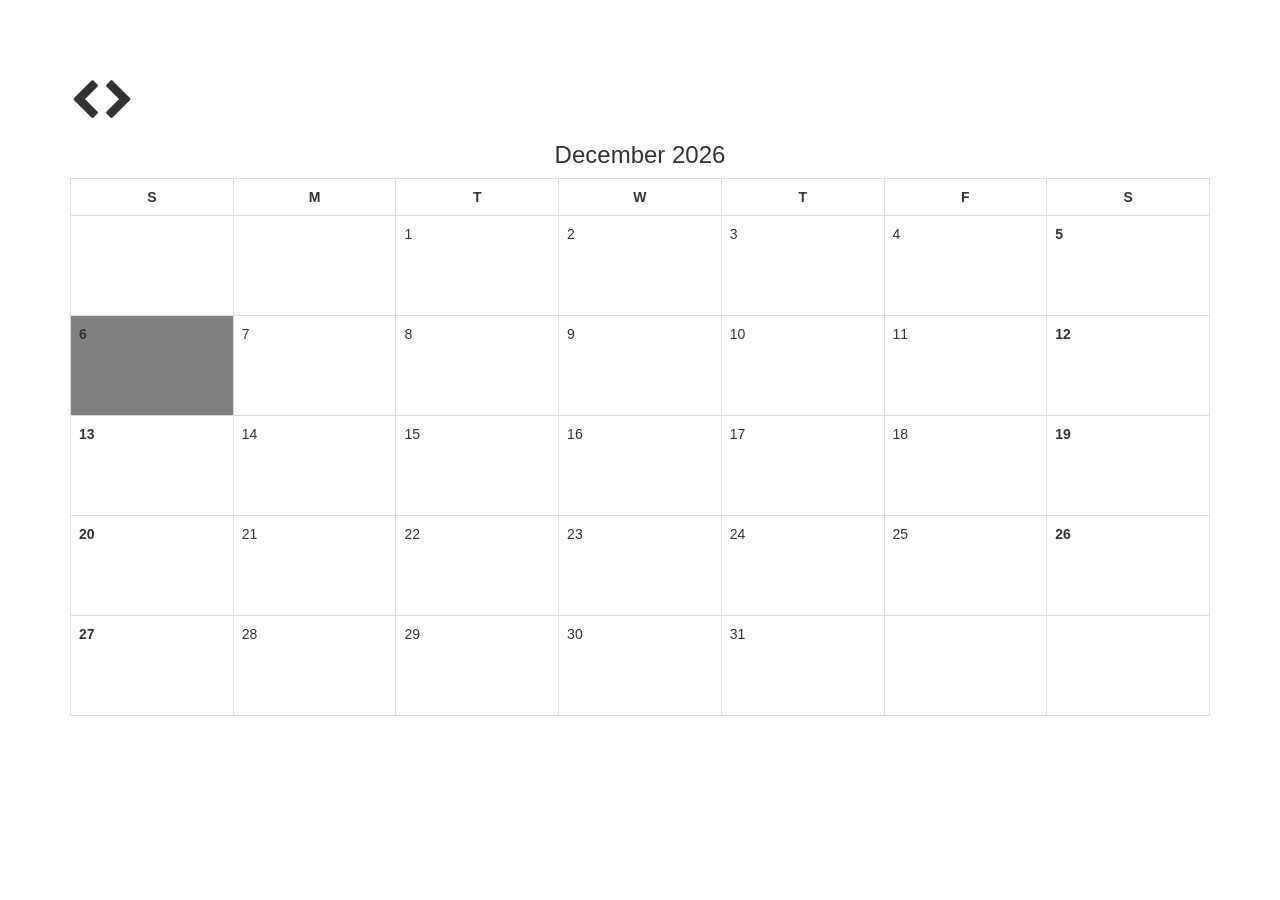
==== commit d85ff7b3: "calendar-jquery" ====
--- a/index.html
+++ b/index.html
@@ -1,114 +1,32 @@
 <!DOCTYPE html>
 <html>
 <head>
-	<meta charset="UTF-8">
-	<meta name="viewport" content="width=device-width, initial-scale=1.0">
-	<title>Insert title here</title>
-	<link rel="stylesheet" href="style.css">
-	<link href="https://cdn.jsdelivr.net/npm/bootstrap@5.2.1/dist/css/bootstrap.min.css" rel="stylesheet">
-	<script src="https://ajax.googleapis.com/ajax/libs/jquery/1.7.0/jquery.min.js"></script>
-	<script src="https://cdnjs.cloudflare.com/ajax/libs/jquery/3.4.1/jquery.min.js"></script>
-	<script src="https://ajax.googleapis.com/ajax/libs/jquery/1.7.0/jquery.min.js"></script>
-	<script src="https://code.jquery.com/jquery-3.6.1.js"integrity="sha256-3zlB5s2uwoUzrXK3BT7AX3FyvojsraNFxCc2vC/7pNI=" crossorigin="anonymous"></script>
-	<script src="https://code.jquery.com/jquery-1.11.1.min.js"></script>
-	<script src="https://cdn.jsdelivr.net/jquery.validation/1.16.0/jquery.validate.min.js"></script>
-	<script src="https://cdn.jsdelivr.net/jquery.validation/1.16.0/additional-methods.min.js"></script>
-	<script src="https://code.jquery.com/jquery-1.11.1.min.js"></script>
-	<script src="https://cdn.jsdelivr.net/jquery.validation/1.16.0/jquery.validate.min.js"></script>
-	<link rel="stylesheet" href="build/css/intlTelInput.css">
+<meta charset="UTF-8">
+<title>Insert title here</title>
+<link rel="stylesheet" type="text/css" href="https://maxcdn.bootstrapcdn.com/font-awesome/4.7.0/css/font-awesome.min.css">
+<link rel="stylesheet" type="text/css" href="https://maxcdn.bootstrapcdn.com/bootstrap/3.3.7/css/bootstrap.min.css">
+<script src="https://ajax.googleapis.com/ajax/libs/jquery/2.1.1/jquery.min.js"></script>
+<script src="https://maxcdn.bootstrapcdn.com/bootstrap/3.3.7/js/bootstrap.min.js"></script>
+<link rel="stylesheet" href="style.css">
 </head>
 <body>
-	<form name="form1" id="myform" method="POST">
-		<div class="container manage-contain">
-			<span class="manage-text">Your Face</span>
-			<div class="container manage-color">
-				<span class="sp">image preview : <img id="output" src="user.png" alt="preview"><img src="" id="ouput1"></span>
-				 <span class="contain-img required-field">your image :</span> <input id="input-id" name="photo" type="file" accept="image/*" onchange="document.getElementById('output').src = window.URL.createObjectURL(this.files[0])" required>
-			</div>
-		</div>
-		<div class="container mt-4 general-details">
-			<span class="manage-text">Your General Details</span>
-			<div class="container manage-name">
-				<!-- <span class="contain-name">Name :<span class="profile-info">*</span><input type="text" id="name"
-					maxlength="30" 
-					onclick="validatenamevalue();"
-					required /></span>-->
-				<div class="contain-name">
-					<span>Name :<span class="profile-info">*</span></span>
-					<input type="text" onkeyup="validateName()" id="contact-name" required />
-					<span id="name-error"></span>
-				</div>
-                <br> <br> <span id="span-gender"><input type="button" value="Gender:" id="span-btn"> 
-					<span class="profile-info">*</span><label><input type="radio" name="gender" value="male">Male</label>
-					<label><input type="radio" name="gender" value="female">Female</label> </span><br>
-				<br>
-				<div class="post-age">
-					<label for="field" class="contain-age">Age:<span class="profile-info">*</span></label> <input type="text" class="left" id="field" name="field"><br>
-				</div>
-				<div class="post-age mt-2">
-					<label for="head">Favourite color :</label> <input type="color" id="head" name="head" value="#e66465">
-				</div>
-                <span class="post-age"> <label for="birthdate">Date of birth:</label><span class="profile-info">*</span>
-				<input type="date" id="birthdate" name="birthdate" required />
-				<button id="check" hidden required></button>
-				<br> <br>
-				<div class="post-age">
-					<span>Which country :<span class="profile-info">*</span><select id="counrty" required >
-				    </select></span> state:<select id="state" required>
-						<option value="0">--select--</option>
-					</select>
-				</div>
-			</div>
-		</div>
-		<div class="container mt-4 indicate-profile">
-			<span class="manage-text">Your Indicators</span>
-			<div class="inner-wrapper">
-				<p class="post-age mt-4">
-					<label for="range_weight">Height: </label> <span class="slider_label1">5</span> <input type="range" min="150" max="170" step="2" value="150" oninput="showheight(this.value)" required /> 
-					<span id="slider_label">150</span>
-				</p>
-                <div class="salary-slide">
-					<div class="slider">
-						<p>Salary</p>
-						<div class="range-slider">
-							<span class="rangeValues"></span> <input value="10000" min="10000" max="50000" step="500"
-								type="range" name="username" required /> <input value="50000" min="10000" max="61000"
-								step="5000" type="range" name="username" required /> <span class="rangeValues1"></span>
-						</div>
-					</div>
-				</div>
-			</div>
-		</div>
-		<div class="container mt-4 contact-info">
-			<span class="manage-text">Your Contact Information</span>
-			<div class="inner-info">
-				<label for="field1" class="post-age mt-4">Email :<span class="profile-info">*</span> </label> 
-				<input class="left" id="field1" name="field1"> <br />
-				 <label for="phone" class="post-age mt-4">Mobile:<span class="profile-info">*</span></label> 
-				 <input id="phone" name="phone" type="tel" required /><br>
-				<div class="post-age mt-3">
-					<span class="post-address">Address:</span><br> 
-					<span class="post-age"><textarea rows="4" cols="50" name="comment" form="usrform" class="address-info"></textarea></span>
-				</div>
-				<div style="display: flex">
-					<div class="post-age">Method to contact you :<span class="profile-info">*</span> 
-						<input type="checkbox" id="scales" name="scales" checked> <label for="scales">Email</label>
-					</div>
-					<div>
-						<input type="checkbox" id="horns" name="horns"> <label for="horns">Whatsapp</label>
-					</div>
-					<div>
-						<input type="checkbox" id="horns" name="horns"> <label for="horns">In-app chat</label>
-					</div>
-               </div>
-			</div>
-		</div>
-		<div id="manage-footer">
-			<input type="submit" value="Submit">
-		</div>
-	</form>
-	<script src="build/js/intlTelInput.js"></script>
-	<script src="script.js"></script>
-	<script type="test/javascript" src="https://cdnjs.cloudflare.com/ajax/libs/jquery-validate/1.19.5/jquery.validate.min.js"></script>
+  <div class="container">
+    <i class="prev-month fa fa-chevron-left fa-3x"></i> <i class="next-month fa fa-chevron-right fa-3x"></i>
+    <br>
+    <div class="month-year text-center">
+      <h3></h3></div>
+    <table class="table table-bordered">
+      <tr>
+        <th>S</th>
+        <th>M</th>
+        <th>T</th>
+        <th>W</th>
+        <th>T</th>
+        <th>F</th>
+        <th>S</th>
+      </tr>
+    </table>
+  </div>
+  <script src="script.js"></script>
 </body>
 </html>
--- a/style.css
+++ b/style.css
@@ -1,227 +1,33 @@
 * {
-	box-sizing: border-box;
-	font-family: sans-serif;
-	margin: 5px;
-	padding: 0px;
-}
-
-#output {
-	border: none;
-	height: 50px;
-	top: -15px;
-	position: absolute;
-}
-
-#name-error{
-	color:red;
-}
-
-/*.sp img{
-	display:none;
-}*/
-
-#input-id {
-	margin-left: 20px;
-	position: absolute;
-	top: 80px;
-}
-
-.sp {
-	left: 120px;
-	position: relative;
-	top: 100px;
-}
-
-.manage-contain {
-	background: yellow;
-	height: 190px;
-}
-
-.general-details {
-	background: yellow;
-	height: 380px;
-}
-
-.manage-name {
-	background: #FFFFCC;
-	height: 350px;
-	margin-left: 20px;
-	margin-right: 20px;
-	margin-top: -5px;
-	padding-top: 10px;
-	position: relative;
-}
-
-.manage-color {
-	background: #FFFFCC;
-	height: 150px;
-	margin-left: 20px;
-	margin-right: 20px;
-}
-
-.required-field::after {
-	content: "*";
-	color: red;
-	margin-left: -10px;
-	position: relative;
-}
-
-.contain-img {
-	position: relative;
-	top: 40px;
-}
-
-.contain-name {
-	left: 110px;
-	position: absolute;
-	top: 30px;
-}
-
-.manage-text {
-	margin-left: 50px;
-}
-
-#span-btn {
-	background: #FFFFCC;
-	border: 0;
-}
-
-#span-gender {
-	left: 62px;
-	margin-left: 40px;
-	position: relative;
-	top: 20px;
-}
-
-.contain-age {
-	margin-left: 20px;
-}
-
-.post-age {
-	margin-left: 40px;
-	padding-left: 40px;
-}
-
-.indicate-profile {
-	background: yellow;
-	height: 190px;
-}
-
-.inner-wrapper {
-	background: #FFFFCC;
-	height: 160px;
-	padding-top: 10px;
-	position: relative;
-	margin-top: -5px;
-}
-
-.salary-slide .slider {
-	margin-left: 40px;
-	padding-left: 40px;
-	position: relative;
-}
-
-.salary-slide .range-slider {
-	margin-left: 40px;
-	padding-left: 40px;
-	position: relative;
-	text-align: center;
-	top: -40px;
-	width: 300px;
-}
-
-.salary-slide .range-slider .rangeValues {
-	box-shadow: 0 0 20px rgb(0 139 253/ 25%);
-	font-size: 15px;
-	display: block;
-	float: left;
-	margin-bottom: 35px; margin : -10px -20px;
-	padding: 5px;
-	margin: -10px -20px;
-}
-
-.salary-slide .range-slider .rangeValues1 {
-	box-shadow: 0 0 20px rgb(0 139 253/ 25%);
-	font-size: 15px; float : right; margin : -10px 10px;
-	padding: 5px;
-	float: right;
-	margin: -10px 10px;
-}
-
-.salary-slide input[type=range] {
-	border: 1px solid white;
-	left: 30%;
-	position: absolute;
-	width: 130px;
-	-webkit-appearance: none;
-}
-
-.salary-slide input[type=range]::-webkit-slider-runnable-track {
-	background: #ddd;
-	border: none;
-	border-radius: 3px;
-	height: 5px;
-	width: 300px;
-}
-
-#birthdate{
-	color:black;
-}
-
-#field1{
-	color:black;
-}
-
-
-.error{
-	color:red;
-}
-.profile-info{color: red;
-    margin-left: -9px;
-}
-
-
-.salary-slide input[type=range]::-webkit-slider-thumb {
-	background: #21c1ff;
-	border: none;
-	border-radius: 50%;
-	cursor: pointer;
-	height: 18px;
-	margin-top: -6px;
-	position: relative;
-	-webkit-appearance: none;
-	width: 18px;
-	z-index: 1;
-}
-
-.contact-info {
-	background: yellow;
-	height: 280px;
-}
-
-.inner-info {
-	background: #FFFFCC;
-	height: 250px;
-	margin-top: -5px;
-	padding-top: 10px;
-	position: relative;
-}
-
-textarea {
-	height: 50px;
-	margin: 20px 40px;
-}
-
-.post-address {
-	margin-top: -40px;
-}
-
-.address-info {
-	margin-top: -20px;
-}
-
-#manage-footer{
-	 margin-left:40px;
-	 padding-left:40px;
-	
-}
+    margin: 0;
+    padding: 0;
+  }
+  
+  .container {
+    margin-top: 80px;
+  }
+  
+  th {
+    font-weight: 700;
+    height: 30px;
+    text-align: center;
+    }
+  
+  td {
+    height: 100px;
+  }
+  
+  .today {
+    background-color: gray;
+  }
+  
+  th:nth-of-type(7),
+  td:nth-of-type(7) {
+    font-weight: bold;
+  }
+  
+  th:nth-of-type(1),
+  td:nth-of-type(1) {
+    font-weight: bold;
+  }
+  
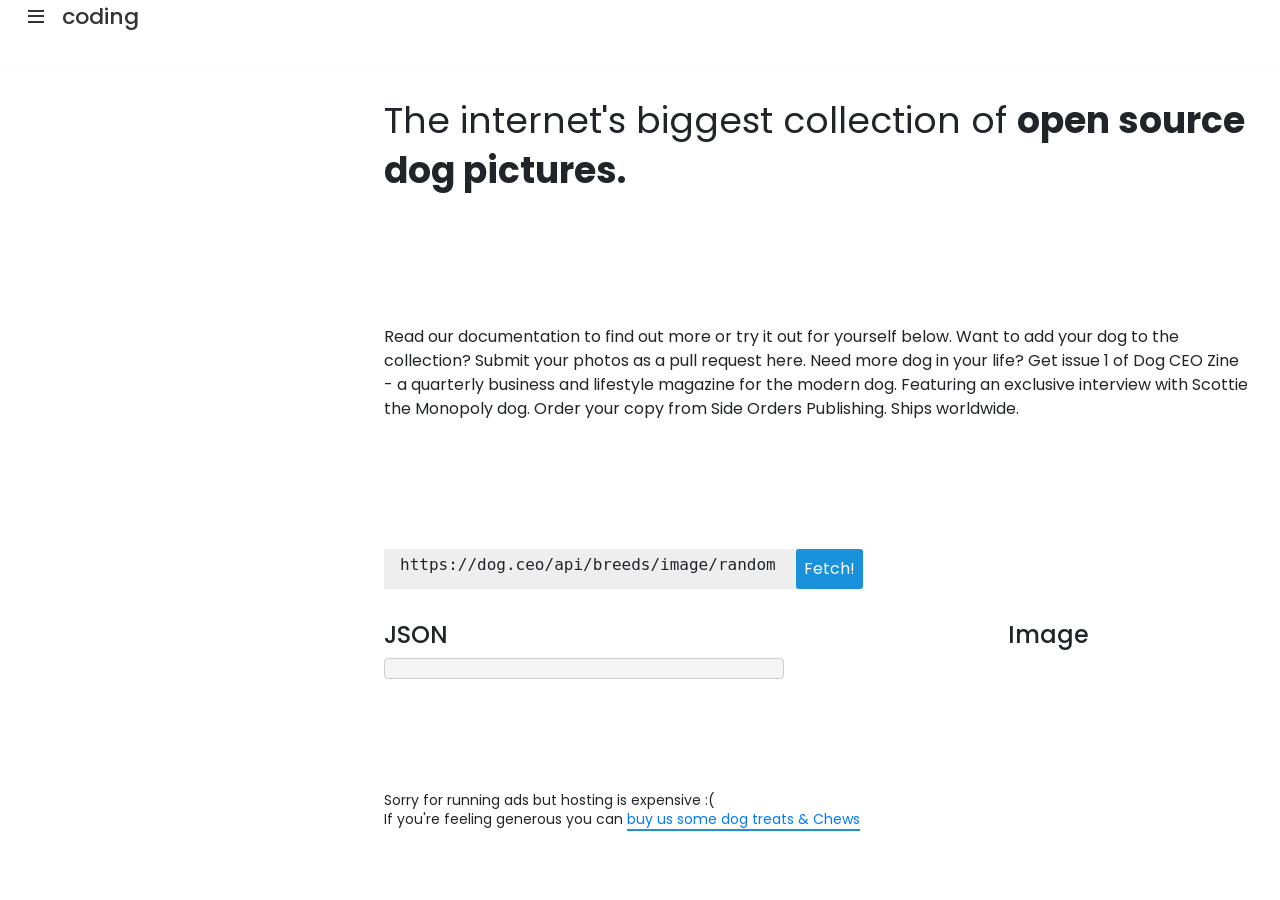
==== commit 086a8e7c: "save-changes" ====
--- a/index.html
+++ b/index.html
@@ -1,32 +1,126 @@
 <!DOCTYPE html>
-<html>
+<html lang="en">
 <head>
-<meta charset="UTF-8">
-<title>Insert title here</title>
-<link rel="stylesheet" type="text/css" href="https://maxcdn.bootstrapcdn.com/font-awesome/4.7.0/css/font-awesome.min.css">
-<link rel="stylesheet" type="text/css" href="https://maxcdn.bootstrapcdn.com/bootstrap/3.3.7/css/bootstrap.min.css">
-<script src="https://ajax.googleapis.com/ajax/libs/jquery/2.1.1/jquery.min.js"></script>
-<script src="https://maxcdn.bootstrapcdn.com/bootstrap/3.3.7/js/bootstrap.min.js"></script>
-<link rel="stylesheet" href="style.css">
+  <meta charset="UTF-8">
+  <meta http-equiv="X-UA-Compatible" content="IE=edge">
+  <meta name="viewport" content="width=device-width, initial-scale=1.0">
+  <title>Document</title>
+  <link rel="stylesheet" href="style.css">
+  <link href='https://unpkg.com/boxicons@2.1.4/css/boxicons.min.css' rel='stylesheet'>
+  <link rel="stylesheet" href="https://maxcdn.bootstrapcdn.com/bootstrap/4.0.0/css/bootstrap.min.css">
+  <!-- Font Awesome for loader -->
+  <link rel="stylesheet" href="https://cdnjs.cloudflare.com/ajax/libs/font-awesome/5.13.0/css/all.min.css">
+  <!-- Jquery Library  -->
+  <script src="https://code.jquery.com/jquery-3.5.1.min.js"
+    integrity="sha256-9/aliU8dGd2tb6OSsuzixeV4y/faTqgFtohetphbbj0=" crossorigin="anonymous"></script>
 </head>
 <body>
-  <div class="container">
-    <i class="prev-month fa fa-chevron-left fa-3x"></i> <i class="next-month fa fa-chevron-right fa-3x"></i>
-    <br>
-    <div class="month-year text-center">
-      <h3></h3></div>
-    <table class="table table-bordered">
-      <tr>
-        <th>S</th>
-        <th>M</th>
-        <th>T</th>
-        <th>W</th>
-        <th>T</th>
-        <th>F</th>
-        <th>S</th>
-      </tr>
-    </table>
-  </div>
-  <script src="script.js"></script>
+  <nav>
+    <div class="logo">
+      <i class='bx bx-menu menu-icon'></i>
+      <span class="logo-name">coding</span>
+    </div>
+    <div class="sidebar">
+      <div class="logo">
+        <i class="bx bx-menu menu-icon"></i>
+        <span class="logo-name">CodingLab</span>
+      </div>
+      <div class="sidebar-content">
+        <ul>
+          <li>
+            <a href="index.html"><img src="img/images.jpeg" /></a>
+            <h3>Dog Api</h3>
+          </li>
+          <li>
+            <a href="document.html" class="nav-link">
+              <i class="bx bx-home-alt"></i>
+              <span>Documentation</span>
+            </a>
+          </li>
+          <li>
+            <a href="browse-list.html" class="nav-link">
+              <i class="bx bx-bar-chart-alt-2"></i>
+              <span>Breeds list</span>
+            </a>
+          </li>
+          <li>
+            <a href="about.html" class="nav-link">
+              <i class="bx bx-bell"></i>
+              <span>About</span>
+            </a>
+          </li>
+          <li>
+            <a href="https://github.com/jigsawpieces/dog-api-images#dog-api-images" class="nav-link">
+              <i class="bx bx-message-rounded"></i>
+              <span>Submit your dog</span>
+            </a>
+          </li>
+        </ul>
+        <div class="bottom-cotent">
+          <ul>
+            <li>
+              <a href="https://sideorders.co.uk/collections/frontpage/products/dog-ceo-issue-1">
+                <i class="bx bx-heart"></i>
+                <span >Dog CEO Zine</span>
+              </a>
+            </li>
+            <li>
+              <a href="https://www.paypal.com/paypalme/dogapi">
+                <i class="bx bx-folder-open"></i>
+                <span>Buy me a dog treat</span>
+              </a>
+            </li>
+            <li>
+              <a href="https://github.com/ElliottLandsborough/dog-ceo-api">
+                <i class="bx bx-cog"></i>
+                <span>View on GitHub</span>
+              </a>
+            </li>
+            <li>
+              <a href="https://twitter.com/dog__CEO">
+                <i class="bx bx-log-out"></i>
+                <span>Follow on Twitter</span>
+              </a>
+            </li>
+          </ul>
+        </div>
+      </div>
+    </div>
+  </nav>
+  <section class="overlay"></section>
+  <div class="collection">
+    <p class="collect-data">
+      The internet's biggest collection of
+      <b>open source dog pictures.</b>
+    </p>
+    <p class="manage-text"></p> 
+      Read our documentation to find out more or try it out for yourself below.
+      Want to add your dog to the collection? Submit your photos as a pull request here.
+      Need more dog in your life? Get issue 1 of Dog CEO Zine - a quarterly business and lifestyle magazine for the modern
+      dog. Featuring an exclusive interview with Scottie the Monopoly dog. Order your copy from Side Orders Publishing.
+      Ships worldwide.
+    </p>
+    <div class="random-wrapper">
+      <span class="code">https://dog.ceo/api/breeds/image/random</span>
+      <a href='javascript:void(0);' class='get-dog button'>Fetch!</a>
+    </div>
+    <div class="try">
+      <div class="json">
+        <h4>JSON</h4>
+        <pre></pre>
+      </div>
+      <div class="image">
+        <h4>Image</h4>
+        <div class="image-wrapper">
+          <img src="" class="">
+        </div>
+      </div>
+    </div>
+    <div class="google-ad">
+      <p>Sorry for running ads but hosting is expensive :( <br>If you're feeling generous you can
+         <a href="https://www.petsy.online/collections/dog-treats">buy us some dog treats & Chews</a>
+      </p>
+    </div>
+    <script src="script.js"></script>
 </body>
 </html>
--- a/style.css
+++ b/style.css
@@ -1,33 +1,285 @@
-* {
-    margin: 0;
-    padding: 0;
+ @import url('https://fonts.googleapis.com/css2?family=Poppins:wght@300;400;500&display=swap');
+
+ * {
+   box-sizing: border-box;
+   font-family: 'Poppins', sans-serif;
+   margin: 0;
+   padding: 0;
+
+ }
+
+ .dialog-centered {
+   margin-left: 40px;
+ }
+
+ body {
+   background: #799db6;
+   min-height: 100%;
+ }
+
+ nav {
+   align-items: center;
+   box-shadow: 0 0px 1px 0 rgb(0, 0, 0, 0.1);
+   background: #fff;
+   display: flex;
+   height: 70px;
+   left: 0;
+   position: fixed;
+   top: 0;
+   width: 100%;
+ }
+
+ nav .logo {
+   align-items: center;
+   display: flex;
+   margin: 0 24px;
+ }
+
+ .logo .menu-icon {
+   color: #333;
+   cursor: pointer;
+   font-size: 24px;
+   margin-right: 14px;
+ }
+
+ .logo .logo-name {
+   color: #333;
+   cursor: pointer;
+   font-size: 22px;
+   font-weight: 500;
+ }
+
+ nav .sidebar {
+   background-color: #f2efef;
+   box-shadow: 0 5px 1px rgba(0, 0, 0, 0.1);
+   height: 100%;
+   left: -100%;
+   position: fixed;
+   overflow-y: scroll;
+   padding: 20px 0;
+   top: 0;
+   transition: all 0.4s ease;
+   width: 260px;
+   -webkit-overflow-scrolling: touch;
+ }
+
+ .bx-class {
+   border-bottom: none;
+   color: #707070;
+ }
+
+ nav.open .sidebar {
+   left: 0;
+ }
+ 
+ .sidebar-content li h3 {
+  margin-left: 40px;
+}
+
+ .sidebar-content li {
+   list-style: none;
   }
-  
-  .container {
-    margin-top: 80px;
+
+ .sidebar-content li {
+   list-style: none;
+ }
+
+ .sidebar-content img {
+   height: 100px;
+   width: 100px;
+ }
+
+ .sidebar-content a {
+   margin-left: 40px;
+ }
+
+ .sidebar .sidebar-content {
+   flex-direction: column;
+   display: flex;
+   height: 100%;
+   justify-content: space-between;
+   padding: 30px 16px;
+ }
+
+ .bottom-cotent ul li a {
+   border-bottom: none;
+   color: #707070;
+   margin-left: -0px;
   }
-  
-  th {
-    font-weight: 700;
-    height: 30px;
-    text-align: center;
-    }
-  
-  td {
-    height: 100px;
+
+ .sidebar-content .list {
+   list-style: none;
   }
-  
-  .today {
-    background-color: gray;
-  }
-  
-  th:nth-of-type(7),
-  td:nth-of-type(7) {
-    font-weight: bold;
-  }
-  
-  th:nth-of-type(1),
-  td:nth-of-type(1) {
-    font-weight: bold;
-  }
-  +
+ li .nav-link {
+   align-items: center;
+   display: flex;
+   margin: 8px 0;
+   padding: 14px 12px;
+   text-decoration: none;
+ }
+
+ li .nav-link:hover {
+   background-color: #4070f4;
+ }
+
+.bottom-cotent a:hover { 
+  color: #007bff;
+  text-decoration: none; 
+}
+
+li:hover i,li:hover span{
+  color: white
+}
+.bottom-cotent li:hover i,
+.bottom-cotent li:hover span {
+  color: #007bff;
+}
+ .nav-link i {
+   color: #707070;
+   font-size: 20px;
+   margin-right: 14px;
+ }
+
+ .nav-link span {
+   color: #707070;
+   font-size: 16px;
+   font-weight: 400;
+ }
+
+ .lists .nav-link:hover .icon,
+ .lists .nav-link:hover .link {
+   color: #fff;
+ }
+
+ .overlay {
+   background: rgba(0, 0, 0, 0.3);
+   height: 1000vh;
+   left: 0;
+   opacity: 0;
+   pointer-events: none;
+   position: fixed;
+   top: 0;
+   transition: all 0.4s ease;
+   width: 200%;
+ }
+
+ nav.open~.overlay {
+   left: 260px;
+   pointer-events: auto;
+ }
+
+ .collection {
+   height: 100%;
+   overflow-y: scroll;
+   padding-left: 4rem;
+   padding-right: 2rem;
+   padding-bottom: 4rem;
+   position: absolute;
+   right: 0;
+   width: 75%;
+   -webkit-overflow-scrolling: touch;
+ }
+
+ .collection p {
+   line-height: 1.4;
+   margin: 2rem 0;
+   padding-top: 4rem;
+}
+
+ p {
+   font-size: 36px;
+ }
+
+ .manage-text {
+   font-size: 30px;
+ }
+
+ a {
+   border-bottom: 2px solid #1a91db;
+   color: #333;
+   transition: all 300ms ease-out;
+   text-decoration: none;
+ }
+
+ .random-wrapper {
+   background-color: #eee;
+   border-top-right-radius: 3px;
+   border-bottom-right-radius: 3px;
+   display: inline-block;
+   height: 40px;
+   line-height: 1;
+ }
+
+ .random-wrapper span {
+   font-family: mono, monospace;
+   display: inline-block;
+   height: 40px;
+   padding: 0.5rem 1rem;
+ }
+
+ pre {
+   display: block;
+   padding: 9.5px;
+   margin: 0 0 10px;
+   font-size: 13px;
+   line-height: 1.42857143;
+   color: #333;
+   word-break: break-all;
+   word-wrap: break-word;
+   background-color: #f5f5f5;
+   border: 1px solid #ccc;
+   border-radius: 4px;
+ }
+
+ .random-wrapper .button {
+   background-color: #1a91db;
+   color: #fff;
+   height: 40px;
+   line-height: 30px;
+   margin: 0;
+   padding-top: 5px;
+   padding-bottom: 5px;
+   vertical-align: top;
+ }
+
+ .button {
+   background-color: #eee;
+   border-radius: 3px;
+   border-bottom: 0;
+   display: inline-block;
+   margin-bottom: 5px;
+   padding: 0.25rem 0.5rem;
+ }
+
+ .try {
+   background-color: #fff;
+   flex-direction: row;
+   flex-wrap: wrap;
+   display: flex;
+   margin-top: 2rem;
+ }
+
+ .try .json {
+   padding-right: 2rem;
+   width: 50%;
+ }
+
+ .try .image {
+   padding-left: 2rem;
+   text-align: center;
+   width: 50%;
+ }
+
+ .try .image img {
+   height: auto;
+   max-height: 300px;
+   max-width: 100%;
+   margin-bottom: 1rem;
+ }
+
+ .google-ad p {
+   font-size: 14px;
+   line-height: 1.4;
+   margin-bottom: 1rem;
+ }
